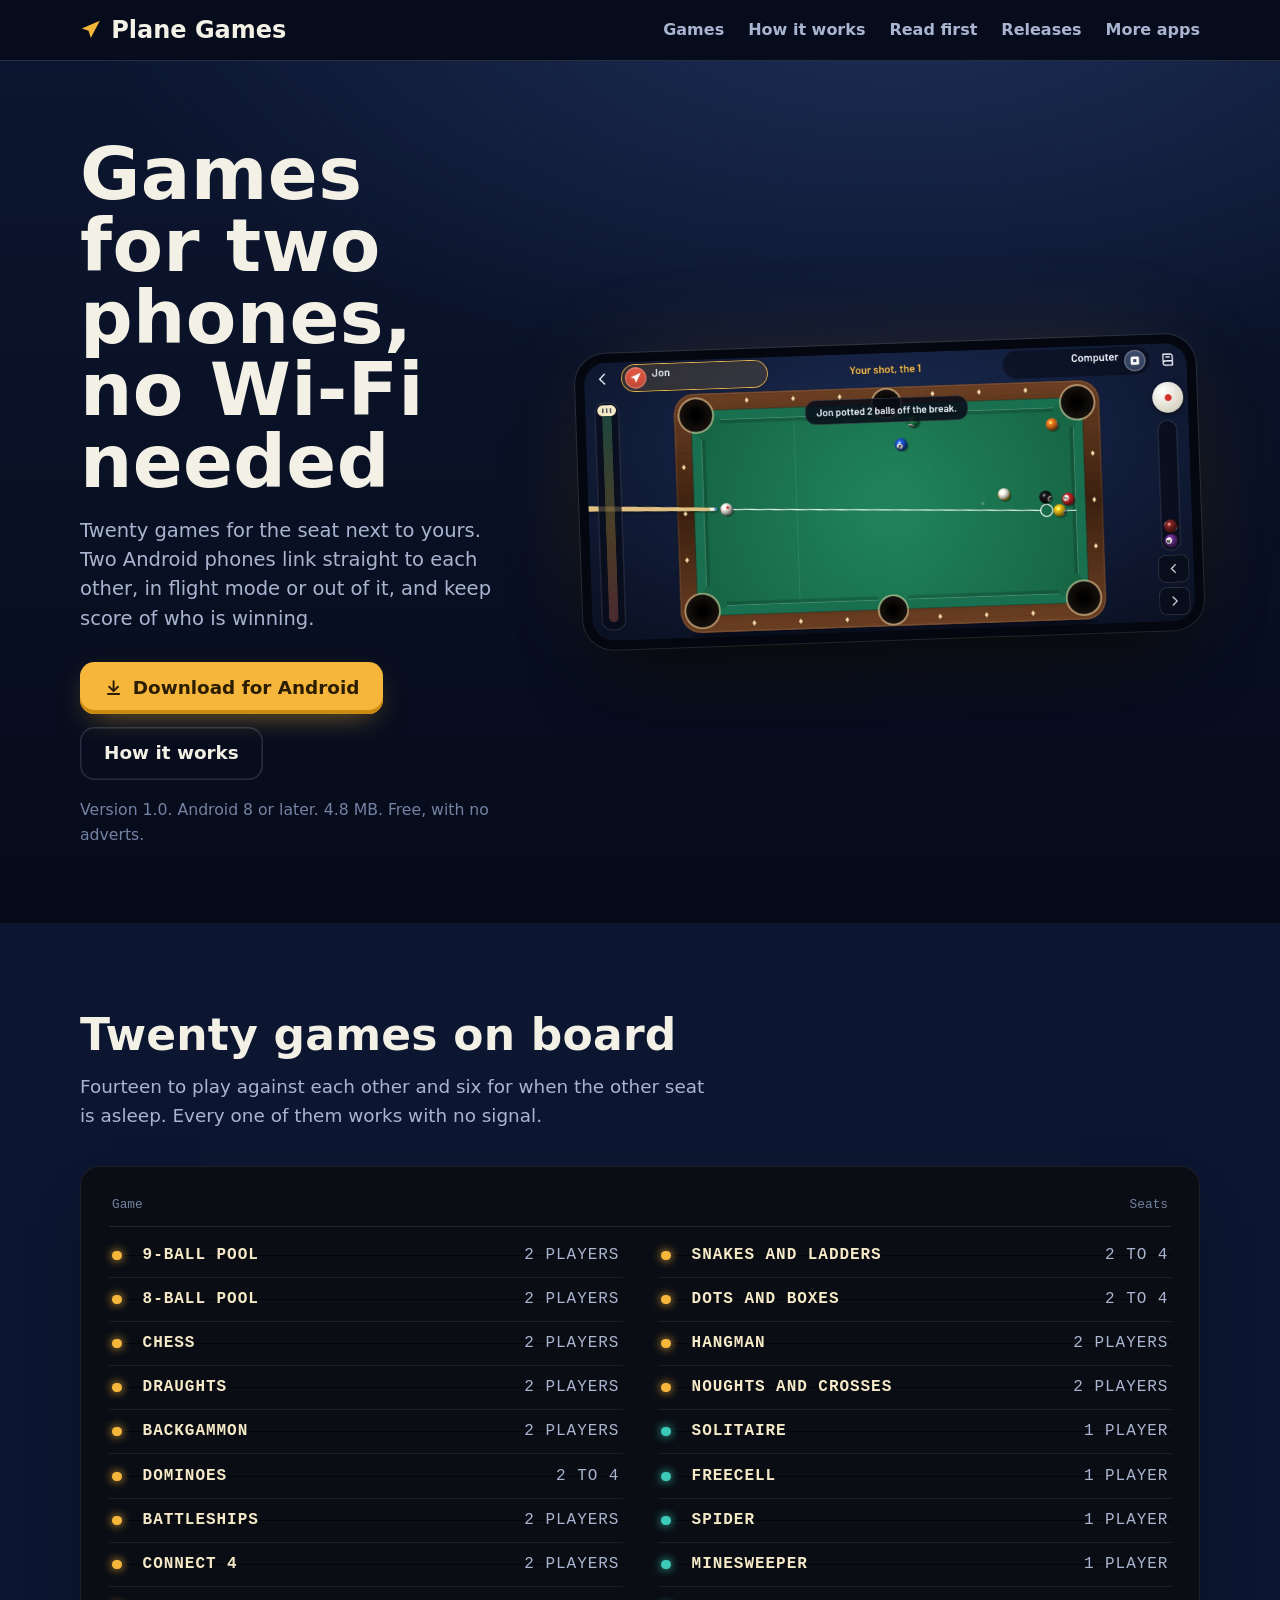
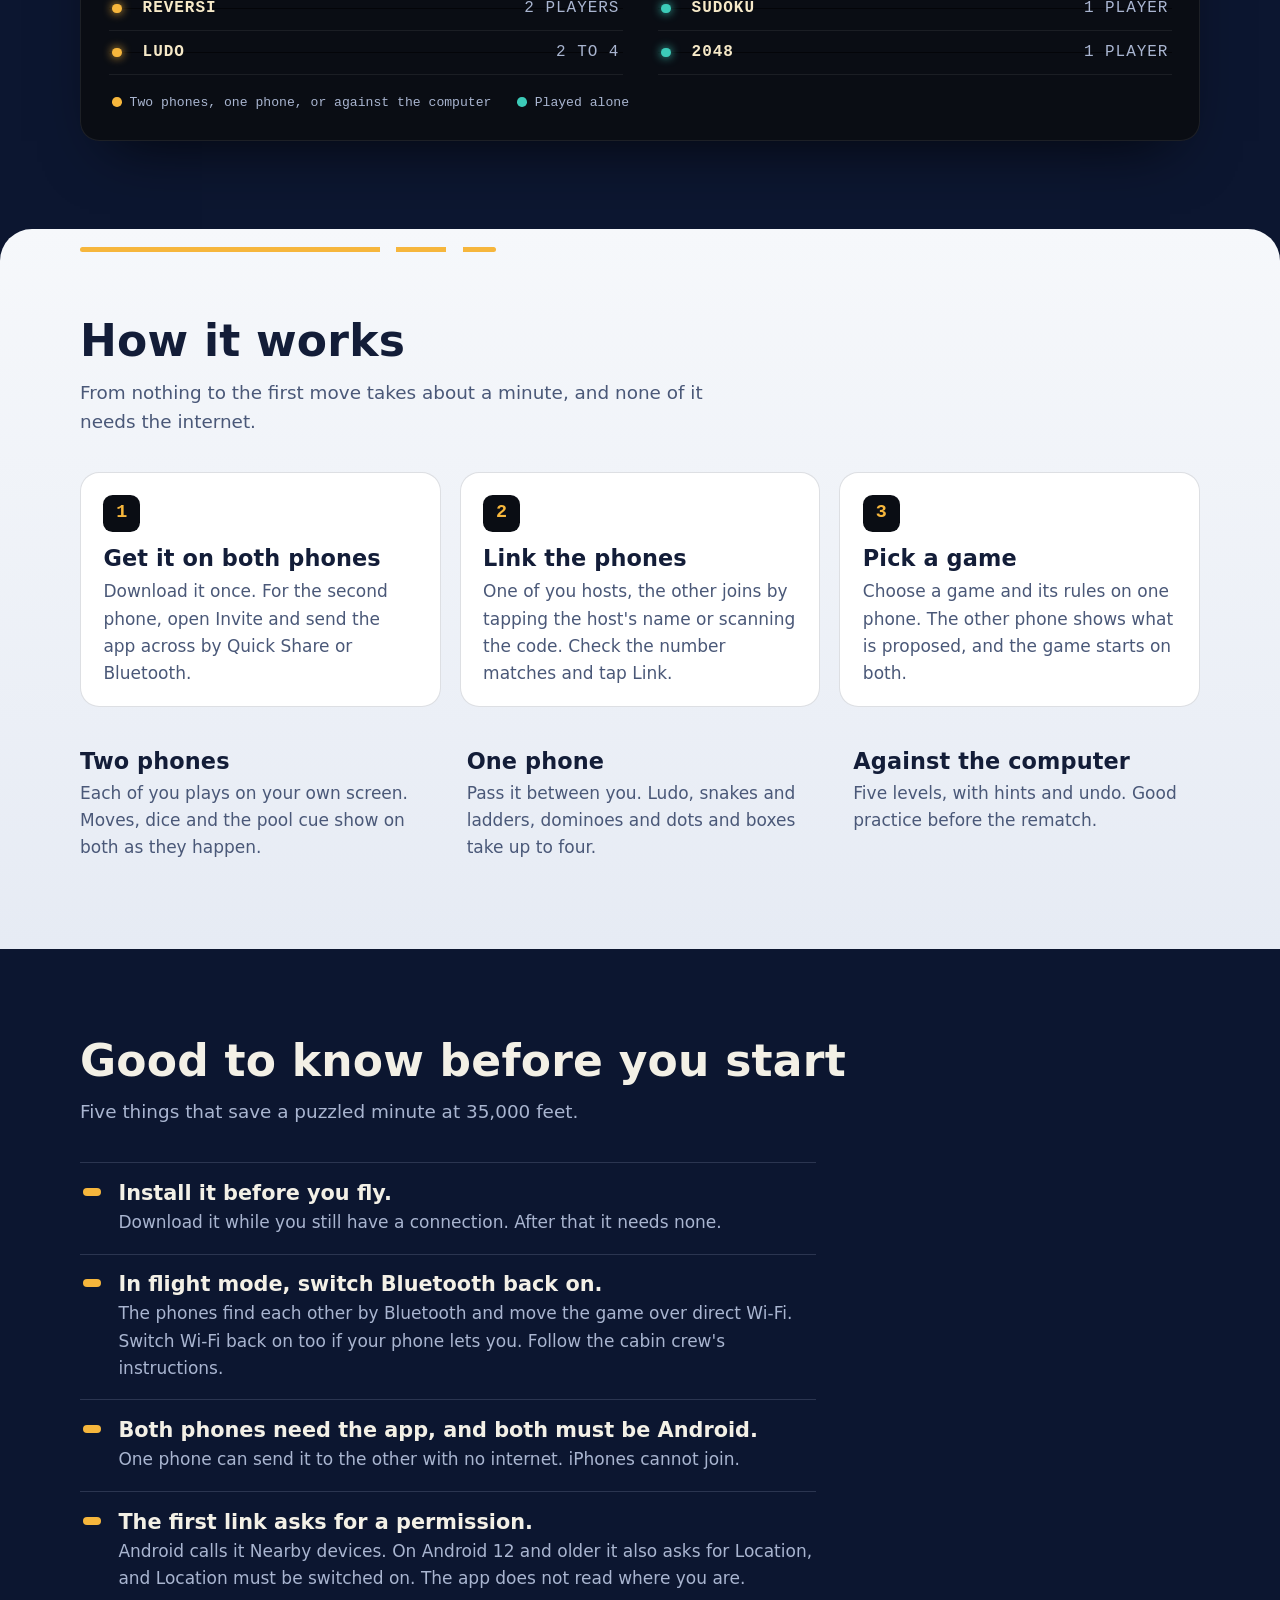
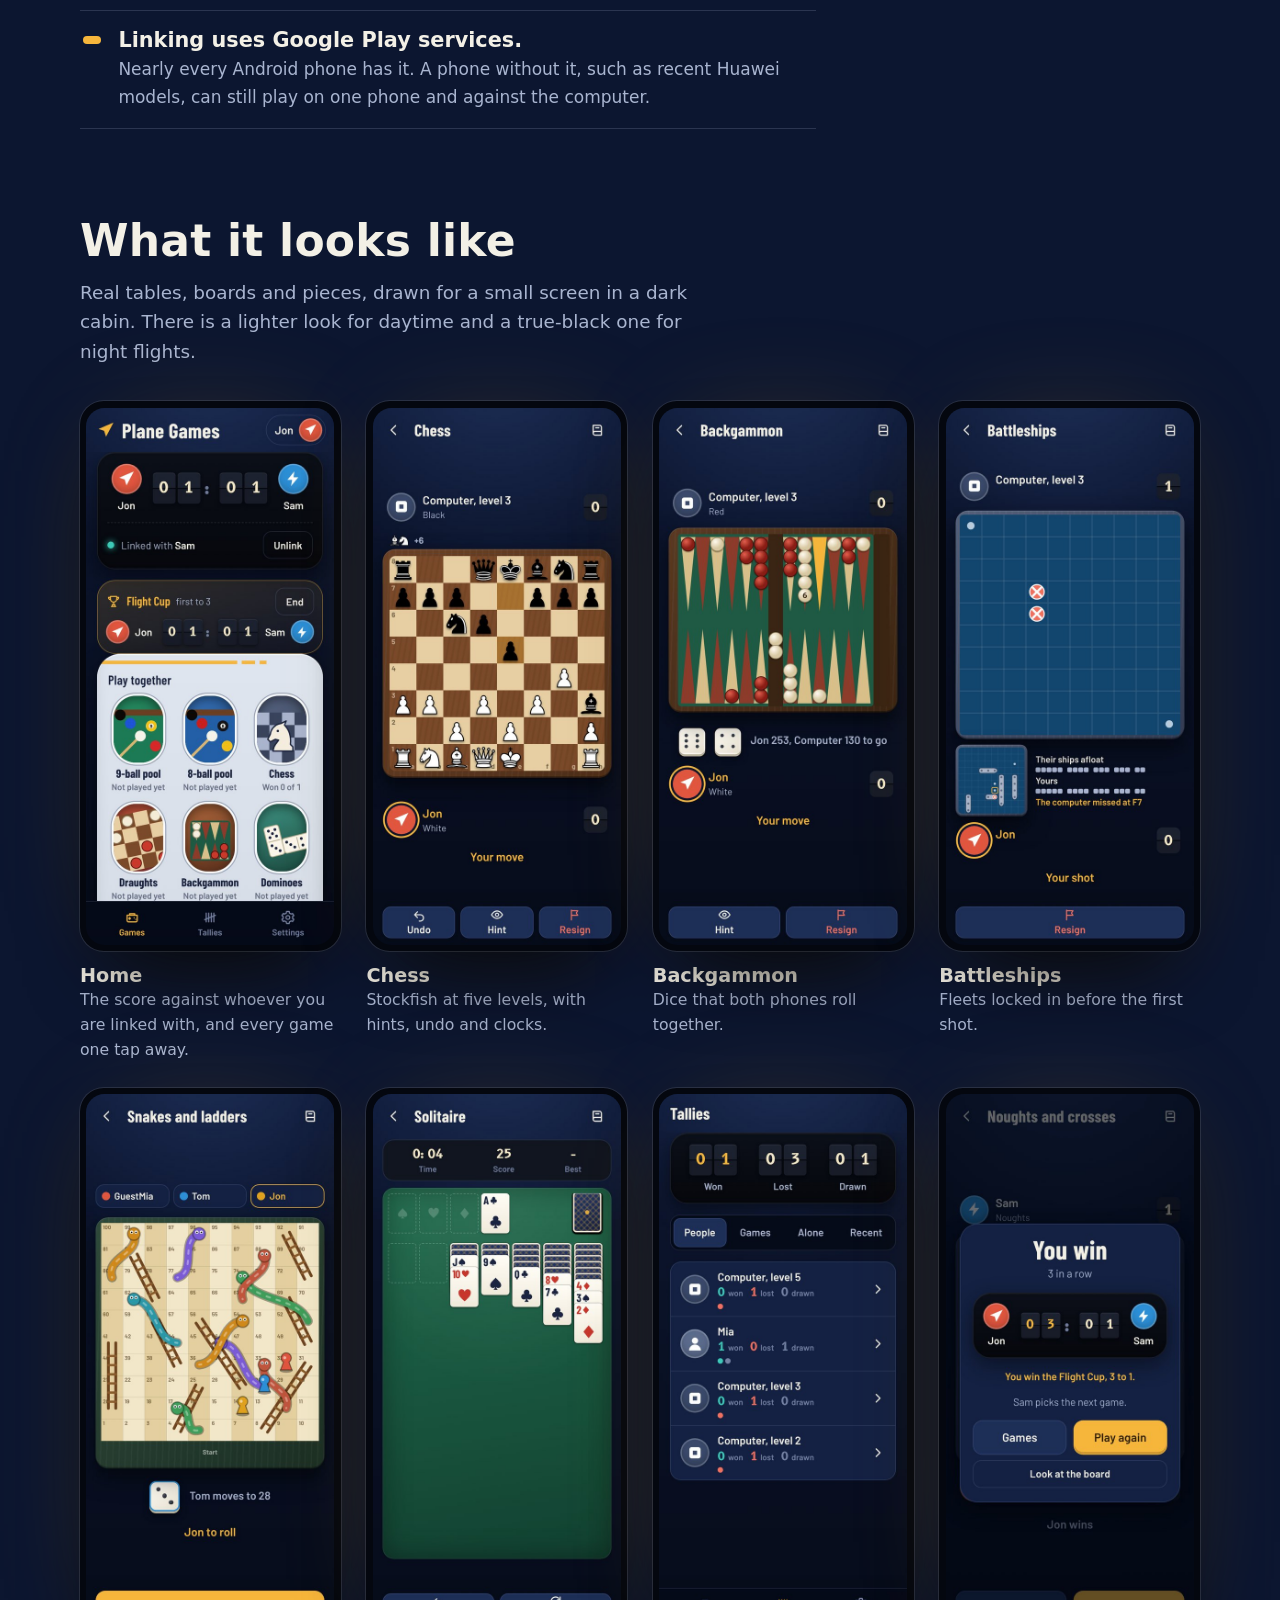
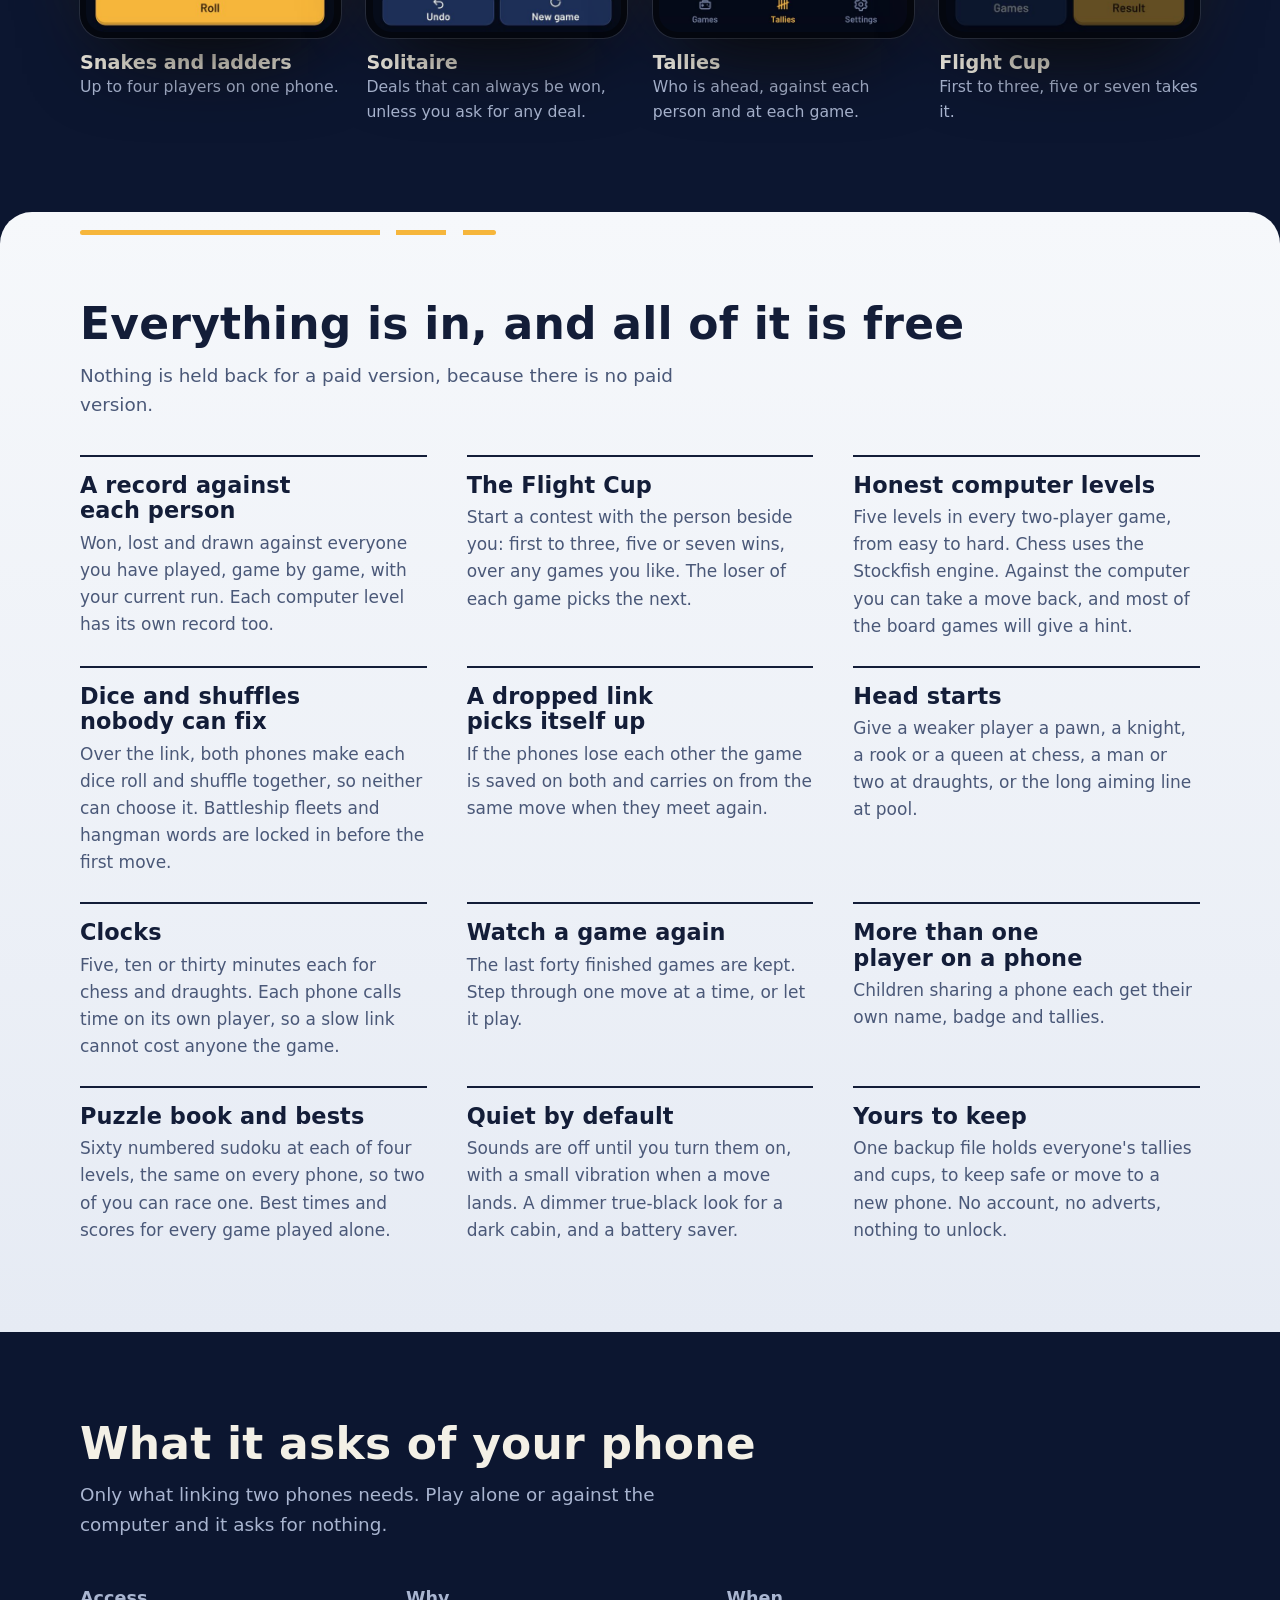
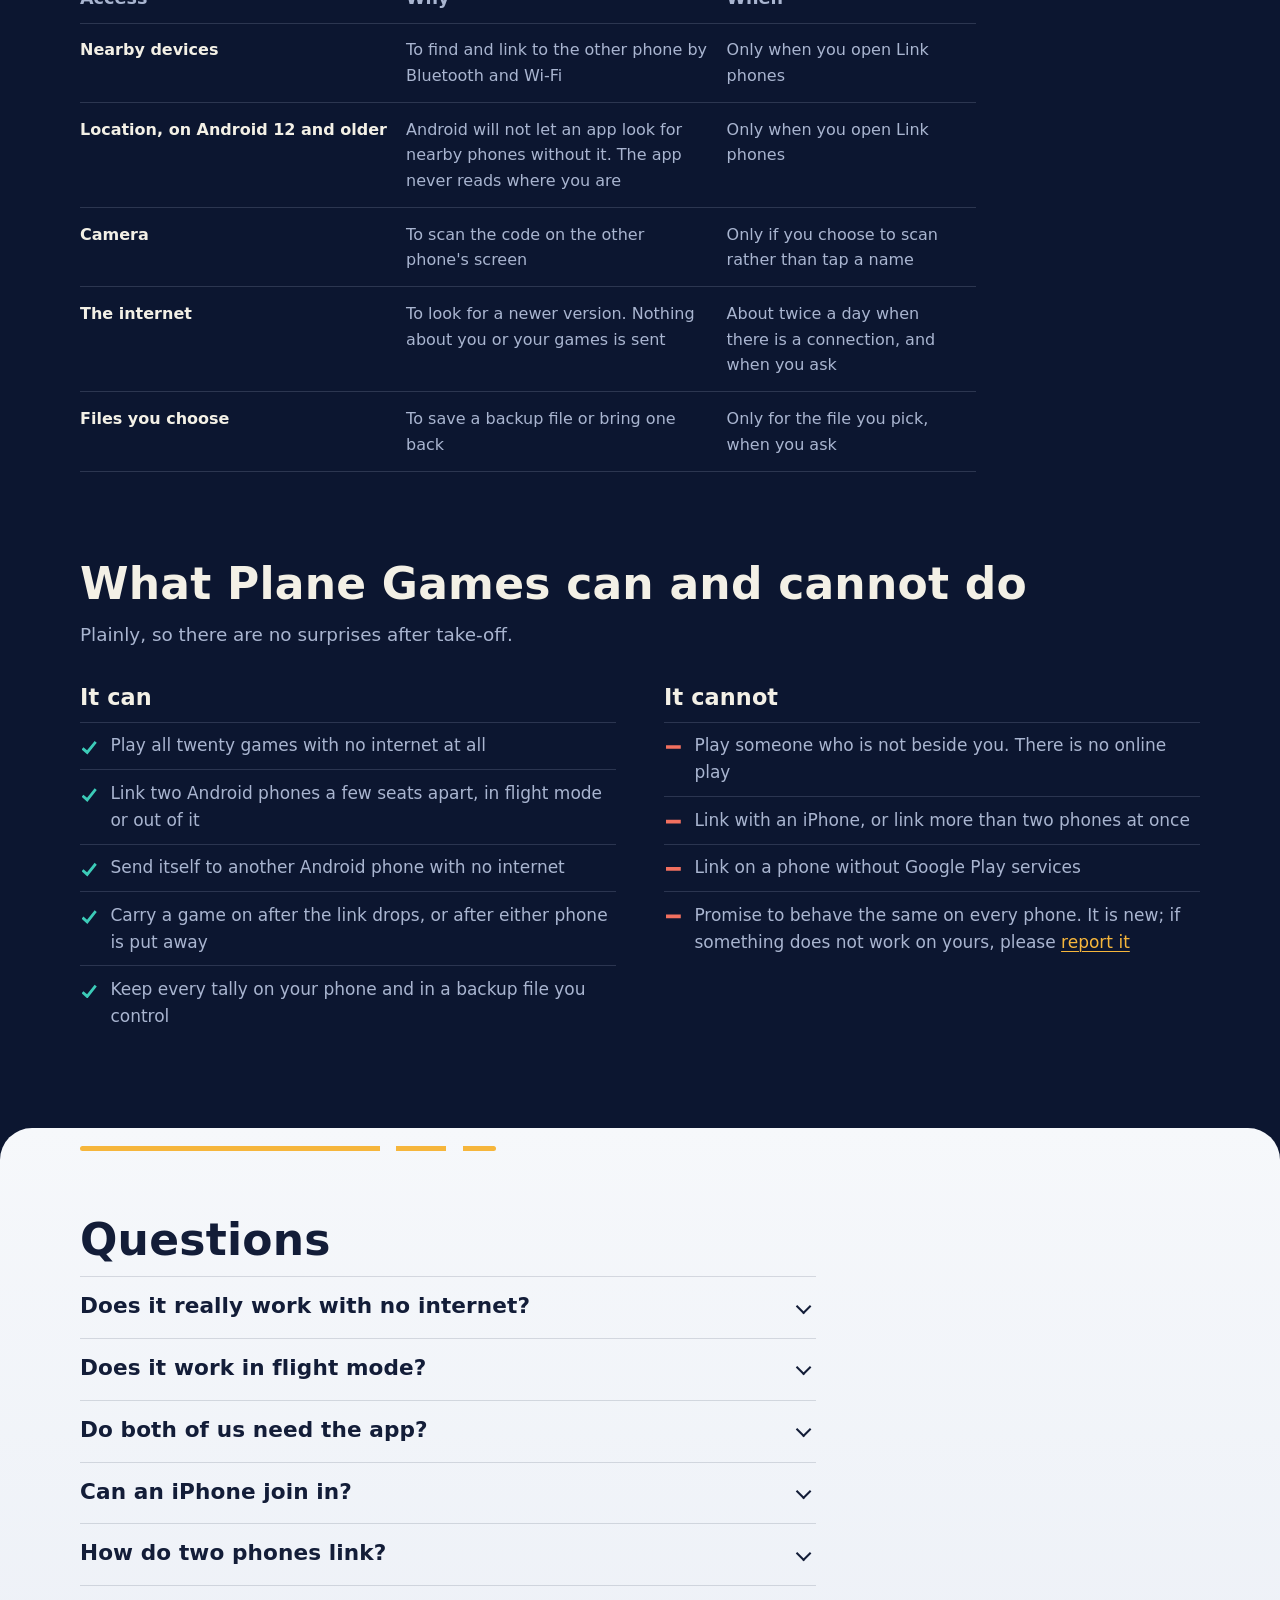
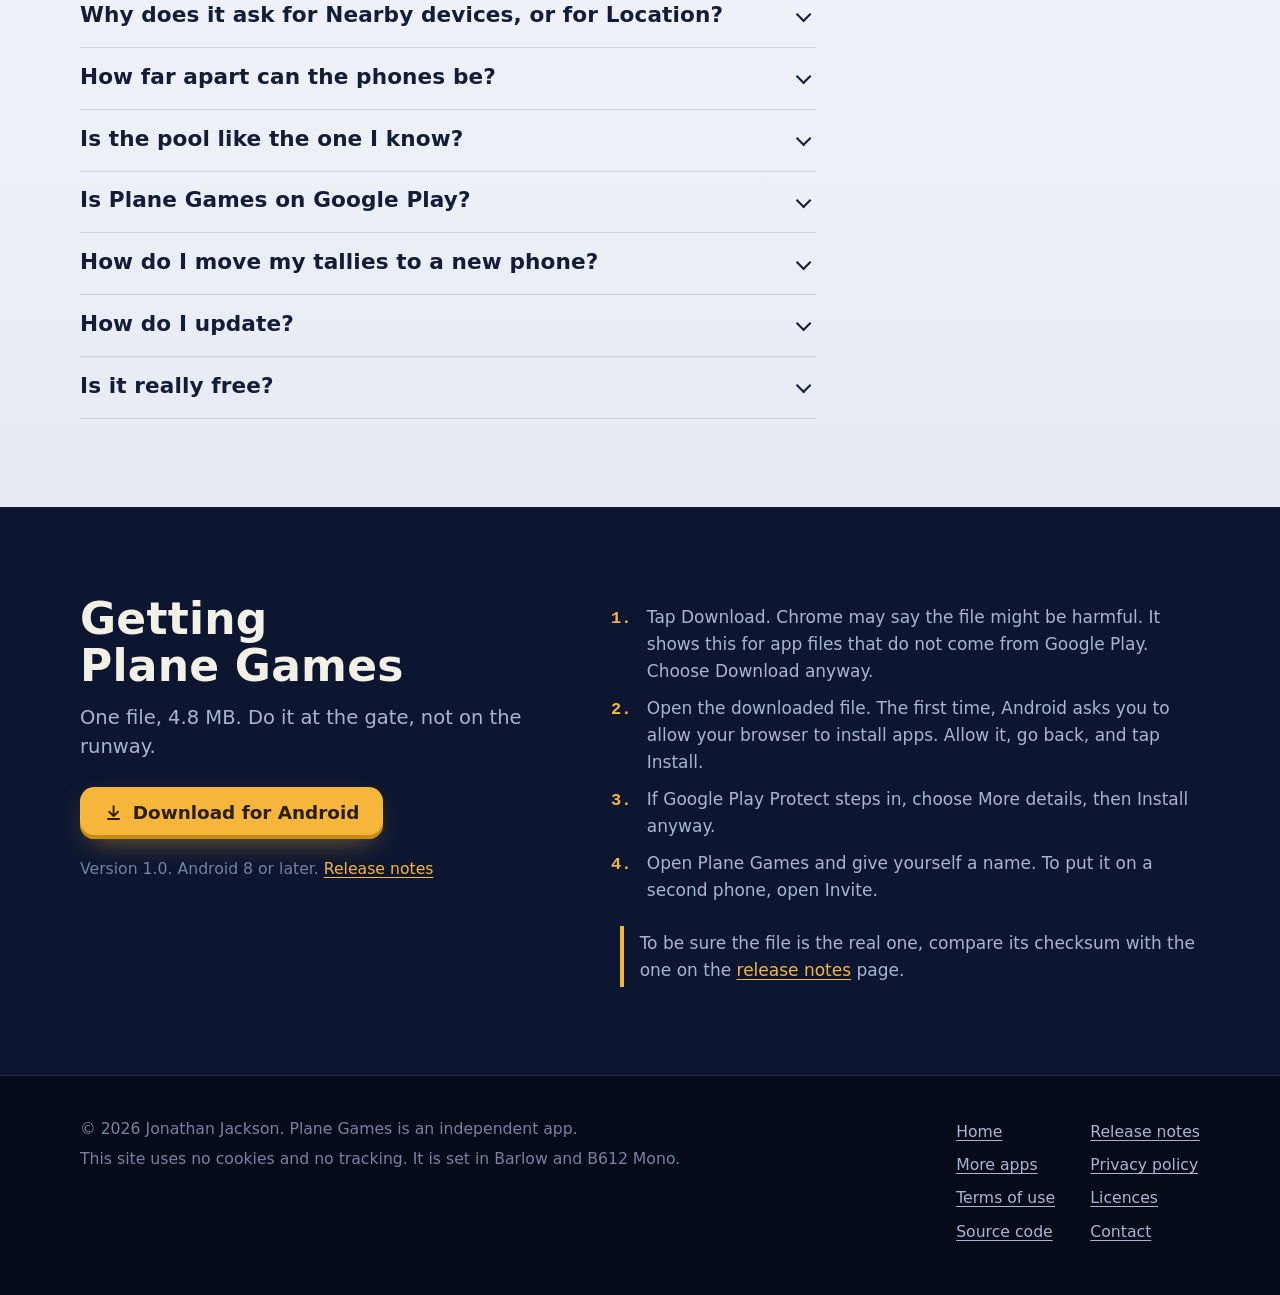
==== index.html @ 4ca59b84 "Plane Games 1.0: first public release" ====
<!DOCTYPE html>
<html lang="en-GB">
<head>
<meta charset="utf-8">
<meta name="viewport" content="width=device-width, initial-scale=1">
<title>Plane Games: offline games for two Android phones</title>
<meta name="description" content="Plane Games is a free Android app with twenty games for two phones or one, made to work with no internet. Pool, chess, draughts, backgammon, battleships and more. No adverts.">
<meta name="author" content="Jonathan Jackson">
<link rel="canonical" href="https://customgpter.github.io/plane-games/">
<meta name="theme-color" content="#0c1630">
<meta property="og:type" content="website">
<meta property="og:site_name" content="Plane Games">
<meta property="og:title" content="Plane Games: offline games for two Android phones">
<meta property="og:description" content="Plane Games is a free Android app with twenty games for two phones or one, made to work with no internet. Pool, chess, draughts, backgammon, battleships and more. No adverts.">
<meta property="og:url" content="https://customgpter.github.io/plane-games/">
<meta property="og:image" content="https://customgpter.github.io/plane-games/assets/og.png">
<meta property="og:image:width" content="1200">
<meta property="og:image:height" content="630">
<meta property="og:image:alt" content="The Plane Games paper-plane icon beside the words: games for two phones, no Wi-Fi needed">
<meta property="og:locale" content="en_GB">
<meta name="twitter:card" content="summary_large_image">
<link rel="icon" href="assets/favicon.svg" type="image/svg+xml">
<link rel="apple-touch-icon" href="assets/apple-touch-icon.png">
<link rel="preload" href="assets/fonts/barlow-condensed-latin-700-normal.woff2" as="font" type="font/woff2" crossorigin>
<link rel="preload" href="assets/fonts/barlow-latin-400-normal.woff2" as="font" type="font/woff2" crossorigin>
<link rel="stylesheet" href="assets/site.css?v=1">
<script type="application/ld+json">{"@context":"https://schema.org","@type":"SoftwareApplication","name":"Plane Games","url":"https://customgpter.github.io/plane-games/","description":"Plane Games is a free Android app with twenty games for two phones or one, made to work with no internet. Pool, chess, draughts, backgammon, battleships and more. No adverts.","applicationCategory":"GameApplication","operatingSystem":"Android 8 or later","softwareVersion":"1.0","downloadUrl":"https://github.com/CustomGPTer/plane-games/releases/latest/download/PlaneGames.apk","releaseNotes":"https://customgpter.github.io/plane-games/releases.html","offers":{"@type":"Offer","price":"0","priceCurrency":"GBP"},"inLanguage":"en-GB","image":"https://customgpter.github.io/plane-games/assets/og.png","author":{"@type":"Person","name":"Jonathan Jackson"}}</script>
</head>
<body>
<a class="skip" href="#main">Skip to content</a>
<header class="masthead">
<div class="wrap">
<a class="brand" href="./"><svg viewBox="0 0 24 24" aria-hidden="true"><path d="M22 2 2 10.5l7.5 2.5L12 21z"/></svg>Plane Games</a>
<nav aria-label="Main"><ul><li><a href="./#games">Games</a></li><li><a href="./#how">How it works</a></li><li><a href="./#first">Read first</a></li><li><a href="releases.html">Releases</a></li><li><a href="more-apps.html">More apps</a></li></ul></nav>
</div>
</header>
<main id="main">
<div class="hero">
<div class="wrap">
<div>
<h1>Games for two phones, no Wi&#8209;Fi needed</h1>
<p class="lede">Twenty games for the seat next to yours. Two Android phones link straight to each other, in flight mode or out of it, and keep score of who is winning.</p>
<p class="go"><a class="button" href="https://github.com/CustomGPTer/plane-games/releases/latest/download/PlaneGames.apk"><svg viewBox="0 0 24 24" aria-hidden="true"><path d="M12 4v12M6.5 11 12 16.5 17.5 11M5 20h14"/></svg>Download for Android</a><a class="button quiet" href="#how">How it works</a></p>
<p class="facts">Version 1.0. Android 8 or later. 4.8 MB. Free, with no adverts.</p>
</div>
<figure class="handset wide"><img src="assets/shots/pool.jpg" width="1560" height="720" alt="A game of 9-ball pool in Plane Games: the cue lined up on the 1 ball, with the power bar on the left and the spin control on the right"></figure>
</div>
</div>

<section id="games" aria-labelledby="games-h">
<div class="wrap">
<h2 id="games-h">Twenty games on board</h2>
<p class="intro">Fourteen to play against each other and six for when the other seat is asleep. Every one of them works with no signal.</p>
<div class="board">
<div class="board-head" aria-hidden="true"><span>Game</span><span>Seats</span></div>
<ul><li style="--i:0"><span>9-ball pool</span><span class="seats">2 players</span></li><li style="--i:1"><span>8-ball pool</span><span class="seats">2 players</span></li><li style="--i:2"><span>Chess</span><span class="seats">2 players</span></li><li style="--i:3"><span>Draughts</span><span class="seats">2 players</span></li><li style="--i:4"><span>Backgammon</span><span class="seats">2 players</span></li><li style="--i:5"><span>Dominoes</span><span class="seats">2 to 4</span></li><li style="--i:6"><span>Battleships</span><span class="seats">2 players</span></li><li style="--i:7"><span>Connect 4</span><span class="seats">2 players</span></li><li style="--i:8"><span>Reversi</span><span class="seats">2 players</span></li><li style="--i:9"><span>Ludo</span><span class="seats">2 to 4</span></li><li style="--i:10"><span>Snakes and ladders</span><span class="seats">2 to 4</span></li><li style="--i:11"><span>Dots and boxes</span><span class="seats">2 to 4</span></li><li style="--i:12"><span>Hangman</span><span class="seats">2 players</span></li><li style="--i:13"><span>Noughts and crosses</span><span class="seats">2 players</span></li><li style="--i:14" class="alone"><span>Solitaire</span><span class="seats">1 player</span></li><li style="--i:15" class="alone"><span>FreeCell</span><span class="seats">1 player</span></li><li style="--i:16" class="alone"><span>Spider</span><span class="seats">1 player</span></li><li style="--i:17" class="alone"><span>Minesweeper</span><span class="seats">1 player</span></li><li style="--i:18" class="alone"><span>Sudoku</span><span class="seats">1 player</span></li><li style="--i:19" class="alone"><span>2048</span><span class="seats">1 player</span></li></ul>
<p class="board-key"><span><i></i>Two phones, one phone, or against the computer</span><span><i class="t"></i>Played alone</span></p>
</div>
</div>
</section>

<section id="how" class="cloud" aria-labelledby="how-h">
<div class="wrap">
<h2 id="how-h">How it works</h2>
<p class="intro">From nothing to the first move takes about a minute, and none of it needs the internet.</p>
<ol class="steps">
<li><h3>Get it on both phones</h3><p>Download it once. For the second phone, open Invite and send the app across by Quick Share or Bluetooth.</p></li>
<li><h3>Link the phones</h3><p>One of you hosts, the other joins by tapping the host's name or scanning the code. Check the number matches and tap Link.</p></li>
<li><h3>Pick a game</h3><p>Choose a game and its rules on one phone. The other phone shows what is proposed, and the game starts on both.</p></li>
</ol>
<div class="ways">
<div><h3>Two phones</h3><p>Each of you plays on your own screen. Moves, dice and the pool cue show on both as they happen.</p></div>
<div><h3>One phone</h3><p>Pass it between you. Ludo, snakes and ladders, dominoes and dots and boxes take up to four.</p></div>
<div><h3>Against the computer</h3><p>Five levels, with hints and undo. Good practice before the rematch.</p></div>
</div>
</div>
</section>

<section id="first" aria-labelledby="first-h">
<div class="wrap">
<h2 id="first-h">Good to know before you start</h2>
<p class="intro">Five things that save a puzzled minute at 35,000 feet.</p>
<ul class="notes">
<li><strong>Install it before you fly.</strong><span>Download it while you still have a connection. After that it needs none.</span></li>
<li><strong>In flight mode, switch Bluetooth back on.</strong><span>The phones find each other by Bluetooth and move the game over direct Wi-Fi. Switch Wi-Fi back on too if your phone lets you. Follow the cabin crew's instructions.</span></li>
<li><strong>Both phones need the app, and both must be Android.</strong><span>One phone can send it to the other with no internet. iPhones cannot join.</span></li>
<li><strong>The first link asks for a permission.</strong><span>Android calls it Nearby devices. On Android 12 and older it also asks for Location, and Location must be switched on. The app does not read where you are.</span></li>
<li><strong>Linking uses Google Play services.</strong><span>Nearly every Android phone has it. A phone without it, such as recent Huawei models, can still play on one phone and against the computer.</span></li>
</ul>
</div>
</section>

<section id="look" aria-labelledby="look-h" style="padding-top:0">
<div class="wrap">
<h2 id="look-h">What it looks like</h2>
<p class="intro">Real tables, boards and pieces, drawn for a small screen in a dark cabin. There is a lighter look for daytime and a true-black one for night flights.</p>
<div class="screens">
<figure><div class="handset"><img loading="lazy" src="assets/shots/home.jpg" width="540" height="1170" alt="The home screen: a scoreboard against the linked player, a Flight Cup in progress, and the games shown as aeroplane windows"></div><figcaption><b>Home</b>The score against whoever you are linked with, and every game one tap away.</figcaption></figure>
<figure><div class="handset"><img loading="lazy" src="assets/shots/chess.jpg" width="540" height="1170" alt="A chess game against the computer on a walnut board"></div><figcaption><b>Chess</b>Stockfish at five levels, with hints, undo and clocks.</figcaption></figure>
<figure><div class="handset"><img loading="lazy" src="assets/shots/backgammon.jpg" width="540" height="1170" alt="A backgammon board with dice rolled and the pip count for each side"></div><figcaption><b>Backgammon</b>Dice that both phones roll together.</figcaption></figure>
<figure><div class="handset"><img loading="lazy" src="assets/shots/battleships.jpg" width="540" height="1170" alt="Battleships: the grid being fired at, with two hits, and the player's own fleet below"></div><figcaption><b>Battleships</b>Fleets locked in before the first shot.</figcaption></figure>
<figure><div class="handset"><img loading="lazy" src="assets/shots/snakes.jpg" width="540" height="1170" alt="Snakes and ladders with three players' counters on the board"></div><figcaption><b>Snakes and ladders</b>Up to four players on one phone.</figcaption></figure>
<figure><div class="handset"><img loading="lazy" src="assets/shots/solitaire.jpg" width="540" height="1170" alt="A game of solitaire on green felt, with the time and score above"></div><figcaption><b>Solitaire</b>Deals that can always be won, unless you ask for any deal.</figcaption></figure>
<figure><div class="handset"><img loading="lazy" src="assets/shots/tallies.jpg" width="540" height="1170" alt="The tallies screen, listing won, lost and drawn against each opponent"></div><figcaption><b>Tallies</b>Who is ahead, against each person and at each game.</figcaption></figure>
<figure><div class="handset"><img loading="lazy" src="assets/shots/cup.jpg" width="540" height="1170" alt="The result card at the end of a game, announcing the winner of a Flight Cup by three games to one"></div><figcaption><b>Flight Cup</b>First to three, five or seven takes it.</figcaption></figure>
</div>
</div>
</section>

<section id="features" class="cloud" aria-labelledby="features-h">
<div class="wrap">
<h2 id="features-h">Everything is in, and all of it is free</h2>
<p class="intro">Nothing is held back for a paid version, because there is no paid version.</p>
<ul class="features"><li><h3>A record against each person</h3><p>Won, lost and drawn against everyone you have played, game by game, with your current run. Each computer level has its own record too.</p></li><li><h3>The Flight Cup</h3><p>Start a contest with the person beside you: first to three, five or seven wins, over any games you like. The loser of each game picks the next.</p></li><li><h3>Honest computer levels</h3><p>Five levels in every two-player game, from easy to hard. Chess uses the Stockfish engine. Against the computer you can take a move back, and most of the board games will give a hint.</p></li><li><h3>Dice and shuffles nobody can fix</h3><p>Over the link, both phones make each dice roll and shuffle together, so neither can choose it. Battleship fleets and hangman words are locked in before the first move.</p></li><li><h3>A dropped link picks itself up</h3><p>If the phones lose each other the game is saved on both and carries on from the same move when they meet again.</p></li><li><h3>Head starts</h3><p>Give a weaker player a pawn, a knight, a rook or a queen at chess, a man or two at draughts, or the long aiming line at pool.</p></li><li><h3>Clocks</h3><p>Five, ten or thirty minutes each for chess and draughts. Each phone calls time on its own player, so a slow link cannot cost anyone the game.</p></li><li><h3>Watch a game again</h3><p>The last forty finished games are kept. Step through one move at a time, or let it play.</p></li><li><h3>More than one player on a phone</h3><p>Children sharing a phone each get their own name, badge and tallies.</p></li><li><h3>Puzzle book and bests</h3><p>Sixty numbered sudoku at each of four levels, the same on every phone, so two of you can race one. Best times and scores for every game played alone.</p></li><li><h3>Quiet by default</h3><p>Sounds are off until you turn them on, with a small vibration when a move lands. A dimmer true-black look for a dark cabin, and a battery saver.</p></li><li><h3>Yours to keep</h3><p>One backup file holds everyone's tallies and cups, to keep safe or move to a new phone. No account, no adverts, nothing to unlock.</p></li></ul>
</div>
</section>

<section id="permissions" aria-labelledby="permissions-h">
<div class="wrap">
<h2 id="permissions-h">What it asks of your phone</h2>
<p class="intro">Only what linking two phones needs. Play alone or against the computer and it asks for nothing.</p>
<div class="tablewrap"><table>
<thead><tr><th scope="col">Access</th><th scope="col">Why</th><th scope="col">When</th></tr></thead>
<tbody>
<tr><th scope="row">Nearby devices</th><td>To find and link to the other phone by Bluetooth and Wi-Fi</td><td>Only when you open Link phones</td></tr>
<tr><th scope="row">Location, on Android 12 and older</th><td>Android will not let an app look for nearby phones without it. The app never reads where you are</td><td>Only when you open Link phones</td></tr>
<tr><th scope="row">Camera</th><td>To scan the code on the other phone's screen</td><td>Only if you choose to scan rather than tap a name</td></tr>
<tr><th scope="row">The internet</th><td>To look for a newer version. Nothing about you or your games is sent</td><td>About twice a day when there is a connection, and when you ask</td></tr>
<tr><th scope="row">Files you choose</th><td>To save a backup file or bring one back</td><td>Only for the file you pick, when you ask</td></tr>
</tbody></table></div>
</div>
</section>

<section id="limits" aria-labelledby="limits-h" style="padding-top:0">
<div class="wrap">
<h2 id="limits-h">What Plane Games can and cannot do</h2>
<p class="intro">Plainly, so there are no surprises after take-off.</p>
<div class="pair">
<div><h3>It can</h3><ul>
<li>Play all twenty games with no internet at all</li>
<li>Link two Android phones a few seats apart, in flight mode or out of it</li>
<li>Send itself to another Android phone with no internet</li>
<li>Carry a game on after the link drops, or after either phone is put away</li>
<li>Keep every tally on your phone and in a backup file you control</li>
</ul></div>
<div class="no"><h3>It cannot</h3><ul>
<li>Play someone who is not beside you. There is no online play</li>
<li>Link with an iPhone, or link more than two phones at once</li>
<li>Link on a phone without Google Play services</li>
<li>Promise to behave the same on every phone. It is new; if something does not work on yours, please <a href="https://github.com/CustomGPTer/plane-games/issues">report it</a></li>
</ul></div>
</div>
</div>
</section>

<section id="questions" class="cloud" aria-labelledby="questions-h">
<div class="wrap">
<h2 id="questions-h">Questions</h2>
<div class="faq"><details><summary><h3>Does it really work with no internet?</h3></summary><div><p>Yes. Every game is inside the app. Two phones link straight to each other by Bluetooth and Wi-Fi, without a router, a hotspot or mobile data. The only time the app uses the internet is to look for a newer version, and it carries on quietly if there is none.</p></div></details><details><summary><h3>Does it work in flight mode?</h3></summary><div><p>Yes. Switch flight mode on, then switch Bluetooth back on, and Wi-Fi as well if your phone lets you. The link screen shows what is switched off and has a button for each. Games against the computer, games on one phone and the one-player games need nothing switched on at all.</p><p>Always follow the cabin crew's instructions about phones.</p></div></details><details><summary><h3>Do both of us need the app?</h3></summary><div><p>To play on two phones, yes. If the other person does not have it, open Invite in the app and choose Send the app: it goes from your phone to theirs by Quick Share or Bluetooth, with no internet. You can also play on one phone, passing it between you.</p></div></details><details><summary><h3>Can an iPhone join in?</h3></summary><div><p>No. Plane Games is for Android only, and two phones can link only if both run it. An iPhone owner can still play on your phone in pass-and-play.</p></div></details><details><summary><h3>How do two phones link?</h3></summary><div><p>Both open Link phones. One taps Host and the other taps Join, then taps the host's name or scans the code on the host's screen. Both phones show the same short number; check it matches and tap Link. Phones that have linked before can skip the number check.</p></div></details><details><summary><h3>Why does it ask for Nearby devices, or for Location?</h3></summary><div><p>Android will not let any app find a phone nearby without it. On Android 13 and later the permission is called Nearby devices. On Android 12 and older, Android also asks for Location and needs Location switched on while the phones find each other. Plane Games never reads where you are.</p></div></details><details><summary><h3>How far apart can the phones be?</h3></summary><div><p>Keep them within a few seats of each other. Walls, seat backs and people in between shorten the range.</p></div></details><details><summary><h3>Is the pool like the one I know?</h3></summary><div><p>It is 9-ball and 8-ball played by touch: drag to aim, set spin on the cue ball, pull the power bar back and let go. 8-ball can be played by UK pub rules, with two shots after a foul, or with ball in hand. The aiming line can be long, short or off.</p></div></details><details><summary><h3>Is Plane Games on Google Play?</h3></summary><div><p>No. It is downloaded from this site as an app file. That is why Chrome and Play Protect ask you to confirm when you install it.</p></div></details><details><summary><h3>How do I move my tallies to a new phone?</h3></summary><div><p>In Settings choose Save a backup file and send that file to the new phone. There, choose Bring back a backup and pick the file.</p></div></details><details><summary><h3>How do I update?</h3></summary><div><p>When there is internet the app looks for a newer version about twice a day and says so on the home screen. Download the new file from this site and open it; it installs over the old one and keeps your tallies. Settings also has Check for a newer version, and a button that copies the link where every version is published.</p></div></details><details><summary><h3>Is it really free?</h3></summary><div><p>Yes. There are no adverts, no purchases and no account, and the source code is published.</p></div></details></div>
</div>
</section>

<section id="get" aria-labelledby="get-h">
<div class="wrap">
<div class="get-card">
<div>
<h2 id="get-h">Getting Plane Games</h2>
<p class="lede" style="margin:.8rem 0 1.6rem">One file, 4.8 MB. Do it at the gate, not on the runway.</p>
<p class="go"><a class="button" href="https://github.com/CustomGPTer/plane-games/releases/latest/download/PlaneGames.apk"><svg viewBox="0 0 24 24" aria-hidden="true"><path d="M12 4v12M6.5 11 12 16.5 17.5 11M5 20h14"/></svg>Download for Android</a></p>
<p class="facts">Version 1.0. Android 8 or later. <a href="releases.html">Release notes</a></p>
</div>
<div>
<ol>
<li>Tap Download. Chrome may say the file might be harmful. It shows this for app files that do not come from Google Play. Choose Download anyway.</li>
<li>Open the downloaded file. The first time, Android asks you to allow your browser to install apps. Allow it, go back, and tap Install.</li>
<li>If Google Play Protect steps in, choose More details, then Install anyway.</li>
<li>Open Plane Games and give yourself a name. To put it on a second phone, open Invite.</li>
</ol>
<p class="warn">To be sure the file is the real one, compare its checksum with the one on the <a href="releases.html#checking">release notes</a> page.</p>
</div>
</div>
</div>
</section>
</main>
<footer class="colophon">
<div class="wrap">
<div>
<p>&copy; 2026 Jonathan Jackson. Plane Games is an independent app.</p>
<p>This site uses no cookies and no tracking. It is set in Barlow and B612 Mono.</p>
</div>
<nav aria-label="Footer"><ul>
<li><a href="./">Home</a></li>
<li><a href="releases.html">Release notes</a></li>
<li><a href="more-apps.html">More apps</a></li>
<li><a href="privacy.html">Privacy policy</a></li>
<li><a href="terms.html">Terms of use</a></li>
<li><a href="licences.html">Licences</a></li>
<li><a href="https://github.com/CustomGPTer/plane-games">Source code</a></li>
<li><a href="https://github.com/CustomGPTer/plane-games/issues">Contact</a></li>
</ul></nav>
</div>
</footer>
</body>
</html>
---- assets/site.css ----
/* Plane Games website. Night sky, amber, and a departures board. */
@font-face{font-family:"Barlow";font-weight:400;font-style:normal;font-display:swap;src:url(fonts/barlow-latin-400-normal.woff2) format("woff2")}
@font-face{font-family:"Barlow";font-weight:600;font-style:normal;font-display:swap;src:url(fonts/barlow-latin-600-normal.woff2) format("woff2")}
@font-face{font-family:"Barlow Condensed";font-weight:600;font-style:normal;font-display:swap;src:url(fonts/barlow-condensed-latin-600-normal.woff2) format("woff2")}
@font-face{font-family:"Barlow Condensed";font-weight:700;font-style:normal;font-display:swap;src:url(fonts/barlow-condensed-latin-700-normal.woff2) format("woff2")}
@font-face{font-family:"B612 Mono";font-weight:400;font-style:normal;font-display:swap;src:url(fonts/b612-mono-latin-400-normal.woff2) format("woff2")}
@font-face{font-family:"B612 Mono";font-weight:700;font-style:normal;font-display:swap;src:url(fonts/b612-mono-latin-700-normal.woff2) format("woff2")}

:root{
  --night:#060b19;--sky:#0c1630;--dusk:#142142;--haze:#1d2e57;
  --line:rgba(169,181,208,.2);
  --ink:#f3f0e6;--soft:#a9b5d0;--faint:#7482a3;
  --amber:#f6b63c;--amber-deep:#c98a12;--amber-ink:#2b1d00;
  --teal:#3ccbb8;--coral:#f2705f;
  --flap:#0a0d14;--flap-ink:#f6e9c8;
  --cloud:#e6ebf4;--cloud-2:#f6f8fb;--cloud-ink:#131d38;--cloud-soft:#4a5878;--cloud-line:rgba(19,29,56,.14);
  --body:"Barlow",system-ui,-apple-system,"Segoe UI",sans-serif;
  --head:"Barlow Condensed","Barlow",system-ui,sans-serif;
  --mono:"B612 Mono",ui-monospace,"SFMono-Regular",Menlo,monospace;
  --wrap:70rem;--measure:40rem;
}
*,*::before,*::after{box-sizing:border-box}
html{-webkit-text-size-adjust:100%;scroll-behavior:smooth;scroll-padding-top:5rem}
body{margin:0;font:400 1.0625rem/1.6 var(--body);color:var(--ink);background:var(--sky);-webkit-font-smoothing:antialiased}
img,svg{max-width:100%;height:auto;display:block}
a{color:var(--amber);text-underline-offset:.18em;text-decoration-thickness:.07em}
a:hover{color:#ffd17a}
:focus-visible{outline:3px solid var(--amber);outline-offset:3px;border-radius:4px}
h1,h2,h3{font-family:var(--head);font-weight:600;line-height:1.08;margin:0;letter-spacing:.005em;text-wrap:balance}
h1{font-size:clamp(2.7rem,6.4vw,4.6rem);font-weight:700;line-height:.98}
h2{font-size:clamp(2rem,3.6vw,2.75rem)}
h3{font-size:1.4rem;line-height:1.15}
p{margin:0 0 1em}
ul,ol{margin:0 0 1em;padding-left:1.2em}
li{margin:.3em 0}
strong{font-weight:600}
.wrap{width:min(100% - 2.5rem,var(--wrap));margin-inline:auto}
.measure{max-width:var(--measure)}
.skip{position:absolute;left:-999px;top:0;background:var(--amber);color:var(--amber-ink);padding:.6rem 1rem;font-weight:600;z-index:20}
.skip:focus{left:.5rem;top:.5rem}
.lede{font-size:1.22rem;line-height:1.5;color:var(--soft);max-width:34rem}

/* ---------- masthead */
.masthead{position:sticky;top:0;z-index:10;background:rgba(6,11,25,.86);backdrop-filter:blur(10px);-webkit-backdrop-filter:blur(10px);border-bottom:1px solid var(--line)}
.masthead .wrap{display:flex;align-items:center;gap:1rem;min-height:3.75rem}
.brand{display:flex;align-items:center;gap:.6rem;font:700 1.5rem/1 var(--head);color:var(--ink);text-decoration:none;margin-right:auto}
.brand:hover{color:var(--ink)}
.brand svg{width:1.35rem;height:1.35rem;fill:var(--amber)}
.masthead nav ul{display:flex;gap:.2rem 1.5rem;list-style:none;margin:0;padding:0;font-weight:600;font-size:1rem}
.masthead nav li{margin:0}
.masthead nav a{color:var(--soft);text-decoration:none;display:inline-block;padding:.5rem 0}
.masthead nav a:hover,.masthead nav a[aria-current]{color:var(--ink)}
.masthead nav a[aria-current]{box-shadow:inset 0 -2px 0 var(--amber)}
@media (max-width:47rem){
  .masthead .wrap{flex-wrap:wrap;padding-block:.5rem;min-height:0;gap:.1rem 1rem}
  .masthead nav{flex:0 0 100%;overflow-x:auto;scrollbar-width:none}
  .masthead nav::-webkit-scrollbar{display:none}
  .masthead nav ul{flex-wrap:nowrap;white-space:nowrap;gap:1.3rem}
  html{scroll-padding-top:7rem}
}

/* ---------- buttons */
.button{display:inline-flex;align-items:center;justify-content:center;gap:.6rem;font:600 1.15rem/1.2 var(--body);color:var(--amber-ink);background:var(--amber);padding:.95rem 1.5rem;border-radius:.9rem;text-decoration:none;box-shadow:inset 0 -4px 0 var(--amber-deep),0 10px 30px -12px rgba(246,182,60,.6);transition:transform .12s ease,background .12s ease}
.button:hover{color:var(--amber-ink);background:#ffc655;transform:translateY(-1px)}
.button:active{transform:translateY(2px);box-shadow:inset 0 -1px 0 var(--amber-deep)}
.button svg{width:1.2rem;height:1.2rem;fill:none;stroke:currentColor;stroke-width:2.4;stroke-linecap:round;stroke-linejoin:round}
.button.quiet{background:transparent;color:var(--ink);box-shadow:inset 0 0 0 1.5px var(--line)}
.button.quiet:hover{background:rgba(255,255,255,.06);color:var(--ink)}
.facts{font-size:.98rem;color:var(--faint);margin:1rem 0 0}

/* ---------- hero */
.hero{position:relative;overflow:hidden;background:radial-gradient(90% 70% at 70% -10%,var(--haze),transparent 70%),linear-gradient(var(--sky),var(--night))}
.hero .wrap{display:grid;gap:2.5rem;padding-block:clamp(2.5rem,6vw,5rem) clamp(3rem,6vw,5.5rem);align-items:center}
@media (min-width:62rem){.hero .wrap{grid-template-columns:minmax(0,5fr) minmax(0,7fr);gap:3.5rem}}
.hero h1{margin-bottom:1.1rem}
.hero .lede{margin-bottom:1.8rem}
.hero .go{display:flex;flex-wrap:wrap;gap:.8rem 1rem;align-items:center}
.handset{position:relative;margin:0;border-radius:1.9rem;padding:.55rem;background:#04070f;box-shadow:0 0 0 1px rgba(255,255,255,.1),0 40px 80px -30px rgba(0,0,0,.9),0 0 120px -40px rgba(246,182,60,.25)}
.handset img{border-radius:1.4rem;width:100%}
.handset.wide{transform:rotate(-2deg)}
@media (max-width:62rem){.handset.wide{transform:none}}

/* ---------- sections */
section{padding-block:clamp(3.2rem,7vw,5.5rem)}
section > .wrap > h2{margin-bottom:.8rem}
section .intro{color:var(--soft);font-size:1.15rem;max-width:var(--measure);margin-bottom:2.2rem}
.cloud{background:linear-gradient(var(--cloud-2),var(--cloud));color:var(--cloud-ink);border-radius:2rem 2rem 0 0;position:relative}
.cloud + section:not(.cloud){margin-top:0}
.cloud::before{content:"";position:absolute;left:max(1.25rem,calc(50% - var(--wrap) / 2));top:1.1rem;width:min(26rem,60%);height:5px;border-radius:3px;background:linear-gradient(90deg,var(--amber) 0 72%,transparent 72% 76%,var(--amber) 76% 88%,transparent 88% 92%,var(--amber) 92% 100%)}
.cloud .intro,.cloud .soft{color:var(--cloud-soft)}
.cloud a{color:#8a5a00}
.cloud a:hover{color:#5e3d00}
.cloud .button{color:var(--amber-ink)}
.cloud.end{border-radius:2rem}
.gap{height:2rem}

/* ---------- departures board */
.board{background:var(--flap);border-radius:1.2rem;padding:clamp(1rem,2.5vw,1.8rem);box-shadow:inset 0 0 0 1px rgba(255,255,255,.08),0 30px 60px -30px rgba(0,0,0,.8);font-family:var(--mono);color:var(--flap-ink)}
.board-head{display:flex;justify-content:space-between;gap:1rem;font-size:.8rem;color:var(--faint);padding:0 .2rem .7rem;border-bottom:1px solid rgba(255,255,255,.1);margin-bottom:.4rem}
.board ul{list-style:none;margin:0;padding:0;display:grid;column-gap:2.2rem}
@media (min-width:52rem){.board ul{grid-template-columns:1fr 1fr;grid-auto-flow:column;grid-template-rows:repeat(10,auto)}}
.board li{margin:0;display:grid;grid-template-columns:1.1rem minmax(0,1fr) auto;align-items:center;gap:.8rem;padding:.55rem .2rem;border-bottom:1px solid rgba(255,255,255,.07);background:linear-gradient(transparent calc(50% - .5px),rgba(0,0,0,.55) calc(50% - .5px) calc(50% + .5px),transparent calc(50% + .5px));text-transform:uppercase;font-size:clamp(.82rem,1.6vw,1rem);font-weight:700;letter-spacing:.06em}
.board li::before{content:"";width:.6rem;height:.6rem;border-radius:50%;background:var(--amber);box-shadow:0 0 10px var(--amber)}
.board li.alone::before{background:var(--teal);box-shadow:0 0 10px var(--teal)}
.board .seats{font-weight:400;color:var(--soft);white-space:nowrap}
.board-key{display:flex;flex-wrap:wrap;gap:.4rem 1.6rem;margin:1rem .2rem 0;font-size:.82rem;color:var(--soft)}
.board-key span{display:inline-flex;align-items:center;gap:.5rem}
.board-key i{width:.6rem;height:.6rem;border-radius:50%;background:var(--amber)}
.board-key i.t{background:var(--teal)}
@media (prefers-reduced-motion:no-preference){
  .board li{animation:flap .5s both cubic-bezier(.2,.7,.2,1);animation-delay:calc(var(--i) * 45ms)}
  @keyframes flap{from{opacity:0;transform:perspective(30rem) rotateX(-80deg);transform-origin:50% 0}to{opacity:1;transform:none}}
}

/* ---------- steps */
.steps{list-style:none;margin:0;padding:0;display:grid;gap:1.2rem;counter-reset:step}
@media (min-width:52rem){.steps{grid-template-columns:repeat(3,1fr)}}
.steps li{margin:0;background:#fff;border:1px solid var(--cloud-line);border-radius:1.2rem;padding:1.4rem 1.4rem 1.2rem;counter-increment:step}
.steps li::before{content:counter(step);display:grid;place-items:center;width:2.3rem;height:2.3rem;border-radius:.6rem;background:var(--flap);color:var(--amber);font:700 1.15rem/1 var(--mono);margin-bottom:.9rem}
.steps h3{margin-bottom:.4rem}
.steps p{margin:0;color:var(--cloud-soft)}
.ways{display:grid;gap:1rem 2.5rem;margin-top:2.6rem}
@media (min-width:52rem){.ways{grid-template-columns:repeat(3,1fr)}}
.ways h3{margin-bottom:.3rem}
.ways p{margin:0;color:var(--cloud-soft)}

/* ---------- notes list */
.notes{list-style:none;margin:0;padding:0;display:grid;gap:0;max-width:46rem}
.notes li{margin:0;padding:1.1rem 0 1.1rem 2.4rem;border-top:1px solid var(--line);position:relative}
.notes li:last-child{border-bottom:1px solid var(--line)}
.notes li::before{content:"";position:absolute;left:.2rem;top:1.55rem;width:1.1rem;height:.5rem;border-radius:.25rem;background:var(--amber)}
.notes strong{display:block;font:600 1.3rem/1.2 var(--head);margin-bottom:.2rem}
.notes span{color:var(--soft)}

/* ---------- screens */
.screens{display:grid;grid-template-columns:repeat(2,minmax(0,1fr));gap:1.2rem}
@media (min-width:52rem){.screens{grid-template-columns:repeat(4,minmax(0,1fr));gap:1.6rem}}
.screens figure{margin:0}
.screens .handset{border-radius:1.5rem;padding:.4rem}
.screens .handset img{border-radius:1.15rem}
.screens figcaption{margin-top:.8rem;font-size:.98rem;color:var(--soft)}
.screens figcaption b{display:block;color:var(--ink);font:600 1.2rem/1.2 var(--head)}
.screens .span{grid-column:1 / -1}
@media (min-width:52rem){.screens .span{grid-column:span 2}}

/* ---------- features */
.features{display:grid;gap:1.6rem 2.5rem;margin:0;padding:0;list-style:none}
@media (min-width:44rem){.features{grid-template-columns:repeat(2,1fr)}}
@media (min-width:66rem){.features{grid-template-columns:repeat(3,1fr)}}
.features li{margin:0;padding-top:1rem;border-top:2px solid var(--cloud-ink)}
.features h3{margin-bottom:.35rem}
.features p{margin:0;color:var(--cloud-soft)}

/* ---------- tables */
.tablewrap{overflow-x:auto}
table{border-collapse:collapse;width:100%;max-width:56rem;font-size:1rem}
th,td{text-align:left;vertical-align:top;padding:.85rem 1.2rem .85rem 0;border-top:1px solid var(--line)}
thead th{border-top:0;font:600 1.1rem/1.2 var(--head);color:var(--soft)}
tbody th{font-weight:600;white-space:nowrap}
tbody tr:last-child > *{border-bottom:1px solid var(--line)}
td{color:var(--soft)}
.cloud th,.cloud td{border-color:var(--cloud-line)}
.cloud td,.cloud thead th{color:var(--cloud-soft)}
@media (max-width:40rem){
  table,thead,tbody{display:block}
  thead{position:absolute;left:-999rem}
  tr{display:block;padding:.9rem 0;border-top:1px solid var(--line)}
  .cloud tr{border-color:var(--cloud-line)}
  th,td{display:block;border:0 !important;padding:0 0 .2rem;white-space:normal !important}
}

/* ---------- two columns: can and cannot */
.pair{display:grid;gap:2rem 3rem}
@media (min-width:52rem){.pair{grid-template-columns:1fr 1fr}}
.pair h3{margin-bottom:.7rem}
.pair ul{list-style:none;padding:0;margin:0}
.pair li{padding:.6rem 0 .6rem 1.9rem;border-top:1px solid var(--line);position:relative;margin:0;color:var(--soft)}
.pair li::before{content:"";position:absolute;left:.1rem;top:1.05rem;width:.95rem;height:.95rem;background:var(--teal);clip-path:polygon(12% 52%,0 66%,38% 100%,100% 22%,86% 10%,36% 72%)}
.pair .no li::before{background:var(--coral);clip-path:polygon(0 38%,100% 38%,100% 62%,0 62%)}

/* ---------- questions */
.faq{max-width:46rem}
.faq details{border-top:1px solid var(--cloud-line)}
.faq details:last-child{border-bottom:1px solid var(--cloud-line)}
.faq summary{cursor:pointer;list-style:none;padding:1.05rem 2.5rem 1.05rem 0;position:relative}
.faq summary::-webkit-details-marker{display:none}
.faq summary h3{display:inline;font-size:1.35rem}
.faq summary::after{content:"";position:absolute;right:.4rem;top:1.45rem;width:.7rem;height:.7rem;border-right:2.5px solid var(--cloud-ink);border-bottom:2.5px solid var(--cloud-ink);transform:rotate(45deg);transition:transform .15s ease}
.faq details[open] summary::after{transform:translateY(.3rem) rotate(-135deg)}
.faq details > div{padding:0 0 1.1rem;color:var(--cloud-soft);max-width:var(--measure)}
.faq details > div p:last-child{margin-bottom:0}

/* ---------- get */
.get-card{display:grid;gap:2rem 3.5rem;align-items:start}
@media (min-width:56rem){.get-card{grid-template-columns:5fr 6fr}}
.get-card ol{padding-left:1.3em;color:var(--soft);margin:0}
.get-card ol li{padding-left:.3em;margin:.55em 0}
.get-card ol li::marker{font-family:var(--mono);font-weight:700;color:var(--amber)}
.warn{border-left:4px solid var(--amber);padding:.2rem 0 .2rem 1rem;color:var(--soft);margin:1.4rem 0 0;max-width:var(--measure)}

/* ---------- document pages */
.doc{padding-block:clamp(2.5rem,6vw,4.5rem) 4rem}
.doc h1{font-size:clamp(2.4rem,5vw,3.5rem);margin-bottom:1rem}
.doc h2{font-size:1.9rem;margin:2.6rem 0 .7rem}
.doc h3{margin:1.8rem 0 .4rem}
.doc .measure > p,.doc .measure > ul,.doc .measure > ol{color:var(--soft)}
.doc .measure > .lede{color:var(--soft)}
.doc .measure{max-width:44rem}
.toc{background:var(--dusk);border:1px solid var(--line);border-radius:1rem;padding:1.1rem 1.4rem;margin:1.8rem 0}
.toc strong{display:block;font:600 1.2rem/1.2 var(--head);margin-bottom:.4rem}
.toc ul{list-style:none;padding:0;margin:0;columns:2;column-gap:2rem}
.toc li{margin:.25rem 0;break-inside:avoid}
@media (max-width:36rem){.toc ul{columns:1}}
.release{border-top:1px solid var(--line);padding-top:1.6rem;margin-top:2.4rem}
.release .when{color:var(--faint);margin:0 0 .6rem}
.pill{display:inline-block;font:700 .78rem/1 var(--mono);color:var(--amber-ink);background:var(--amber);border-radius:.4rem;padding:.3rem .5rem;margin-right:.6rem;vertical-align:.15em}
code,.sum{font-family:var(--mono);font-size:.88em;overflow-wrap:anywhere}
.sum{display:block;background:var(--flap);color:var(--flap-ink);padding:.8rem 1rem;border-radius:.6rem;margin:.6rem 0 1rem}
.dl{background:var(--dusk);border:1px solid var(--line);border-radius:1.2rem;padding:1.4rem 1.5rem;margin:1.6rem 0 0}
.dl p{color:var(--soft)}
.dl p:last-child{margin-bottom:0}

/* ---------- more apps */
.mapps{list-style:none;margin:2.4rem 0 0;padding:0;display:grid;gap:1.4rem}
@media (min-width:50rem){.mapps{grid-template-columns:repeat(2,minmax(0,1fr))}}
.mapp{margin:0;display:flex;flex-direction:column;background:var(--dusk);border:1px solid var(--line);border-radius:1.2rem;overflow:hidden}
.mapp-cover{position:relative;height:6.5rem;background:linear-gradient(135deg,var(--b),var(--b2));overflow:hidden}
.mapp-cover svg{position:absolute;right:-1.2rem;top:-1.6rem;width:11rem;height:11rem;max-width:none;opacity:.22}
.mapp-body{display:flex;flex-direction:column;flex:1;padding:0 1.5rem 1.4rem}
.mapp-icon{width:4.25rem;height:4.25rem;border-radius:1rem;margin-top:-2.1rem;position:relative;box-shadow:0 0 0 4px var(--dusk)}
.doc .mapp h2{font-size:1.7rem;margin:.9rem 0 .1rem}
.mapp-kind{color:var(--ink);margin:0 0 .8rem;font-weight:600}
.mapp-say{color:var(--soft);margin:0 0 1.2rem}
.mapp-go{display:flex;flex-wrap:wrap;align-items:center;gap:.7rem 1.4rem;margin:auto 0 0;font-weight:600}
.mapp-go .button{font-size:1rem;padding:.75rem 1.15rem}
.mapp-needs{font-size:.92rem;color:var(--faint);margin:.9rem 0 0}

/* ---------- footer */
.colophon{background:var(--night);border-top:1px solid var(--line);padding-block:2.5rem 3rem;color:var(--faint);font-size:.98rem}
.colophon .wrap{display:grid;gap:1.5rem 3rem}
@media (min-width:52rem){.colophon .wrap{grid-template-columns:1fr auto}}
.colophon p{margin:0 0 .3rem}
.colophon ul{list-style:none;margin:0;padding:0;display:grid;grid-template-columns:repeat(2,auto);gap:.1rem 2.2rem}
.colophon li{margin:0}
.colophon a{color:var(--soft);display:inline-block;padding-block:.2rem}
.colophon a:hover{color:var(--ink)}
.lost{min-height:60vh;display:grid;align-content:center}
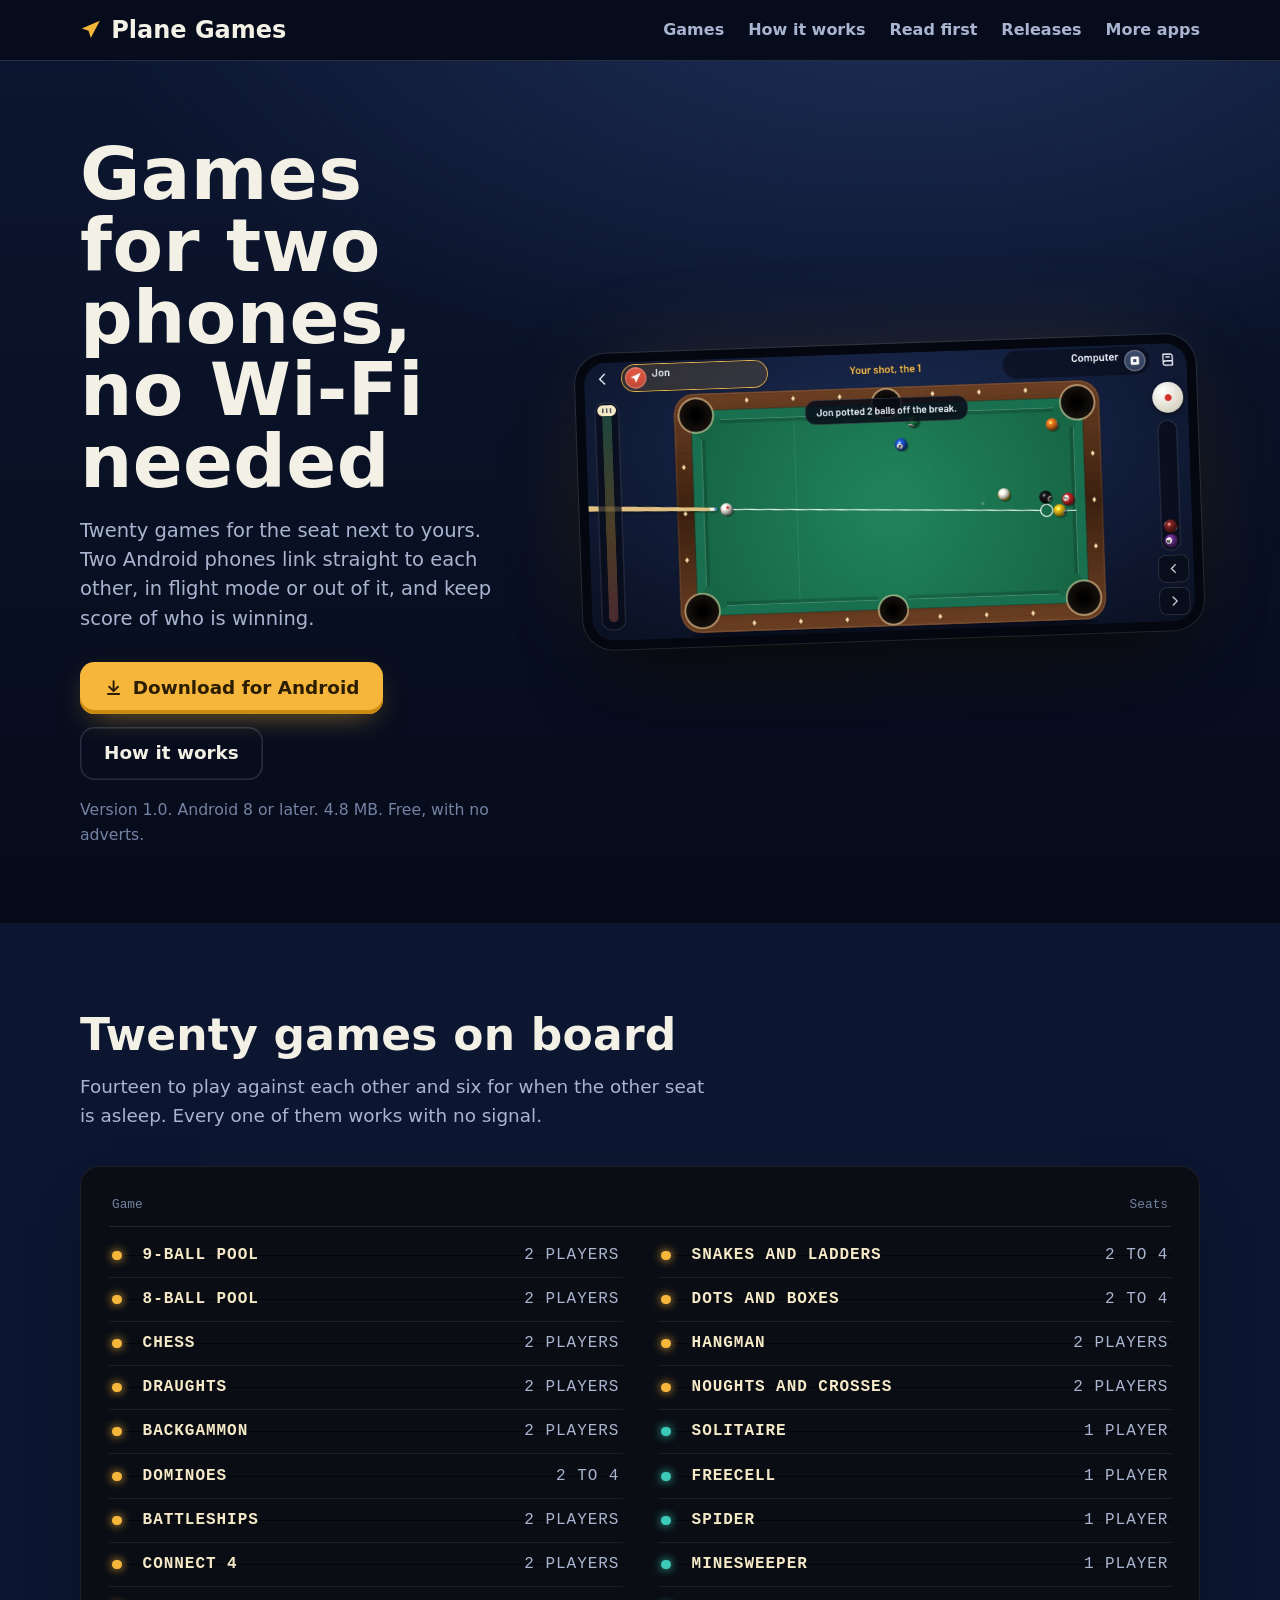
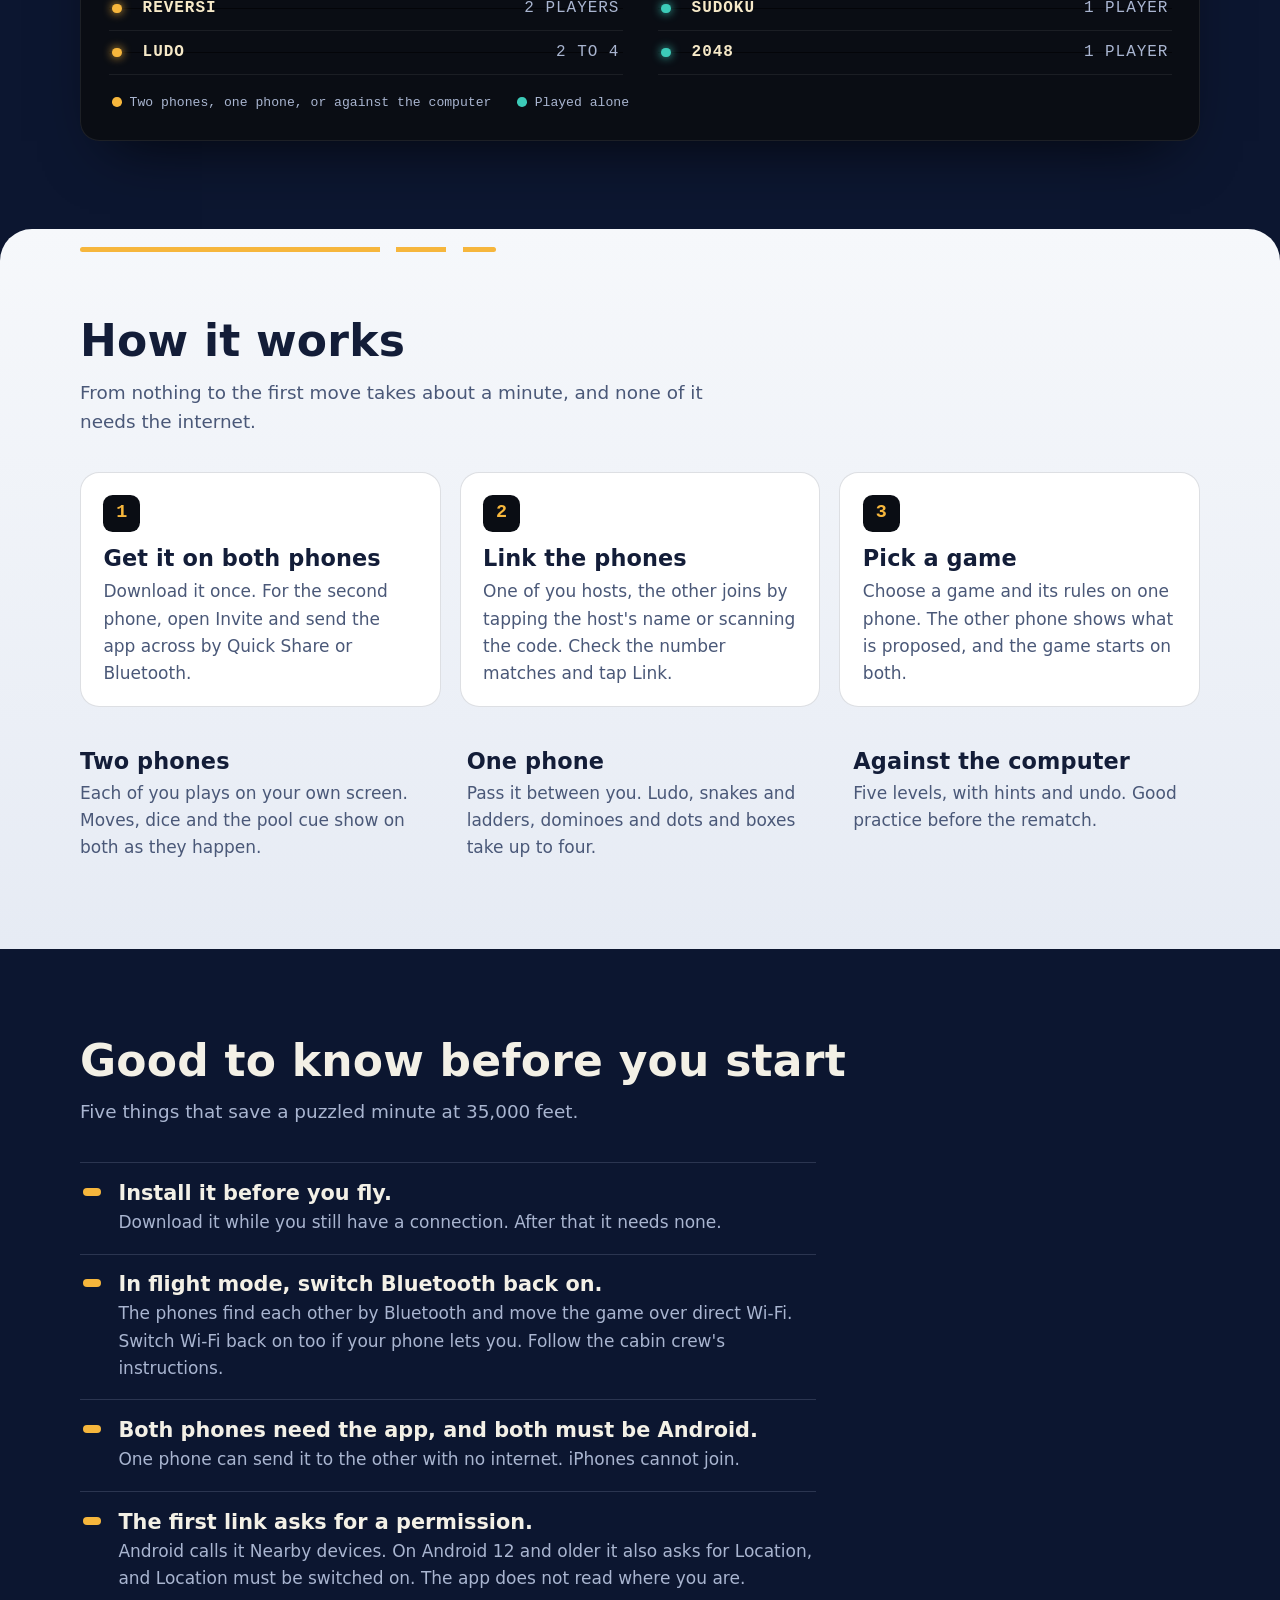
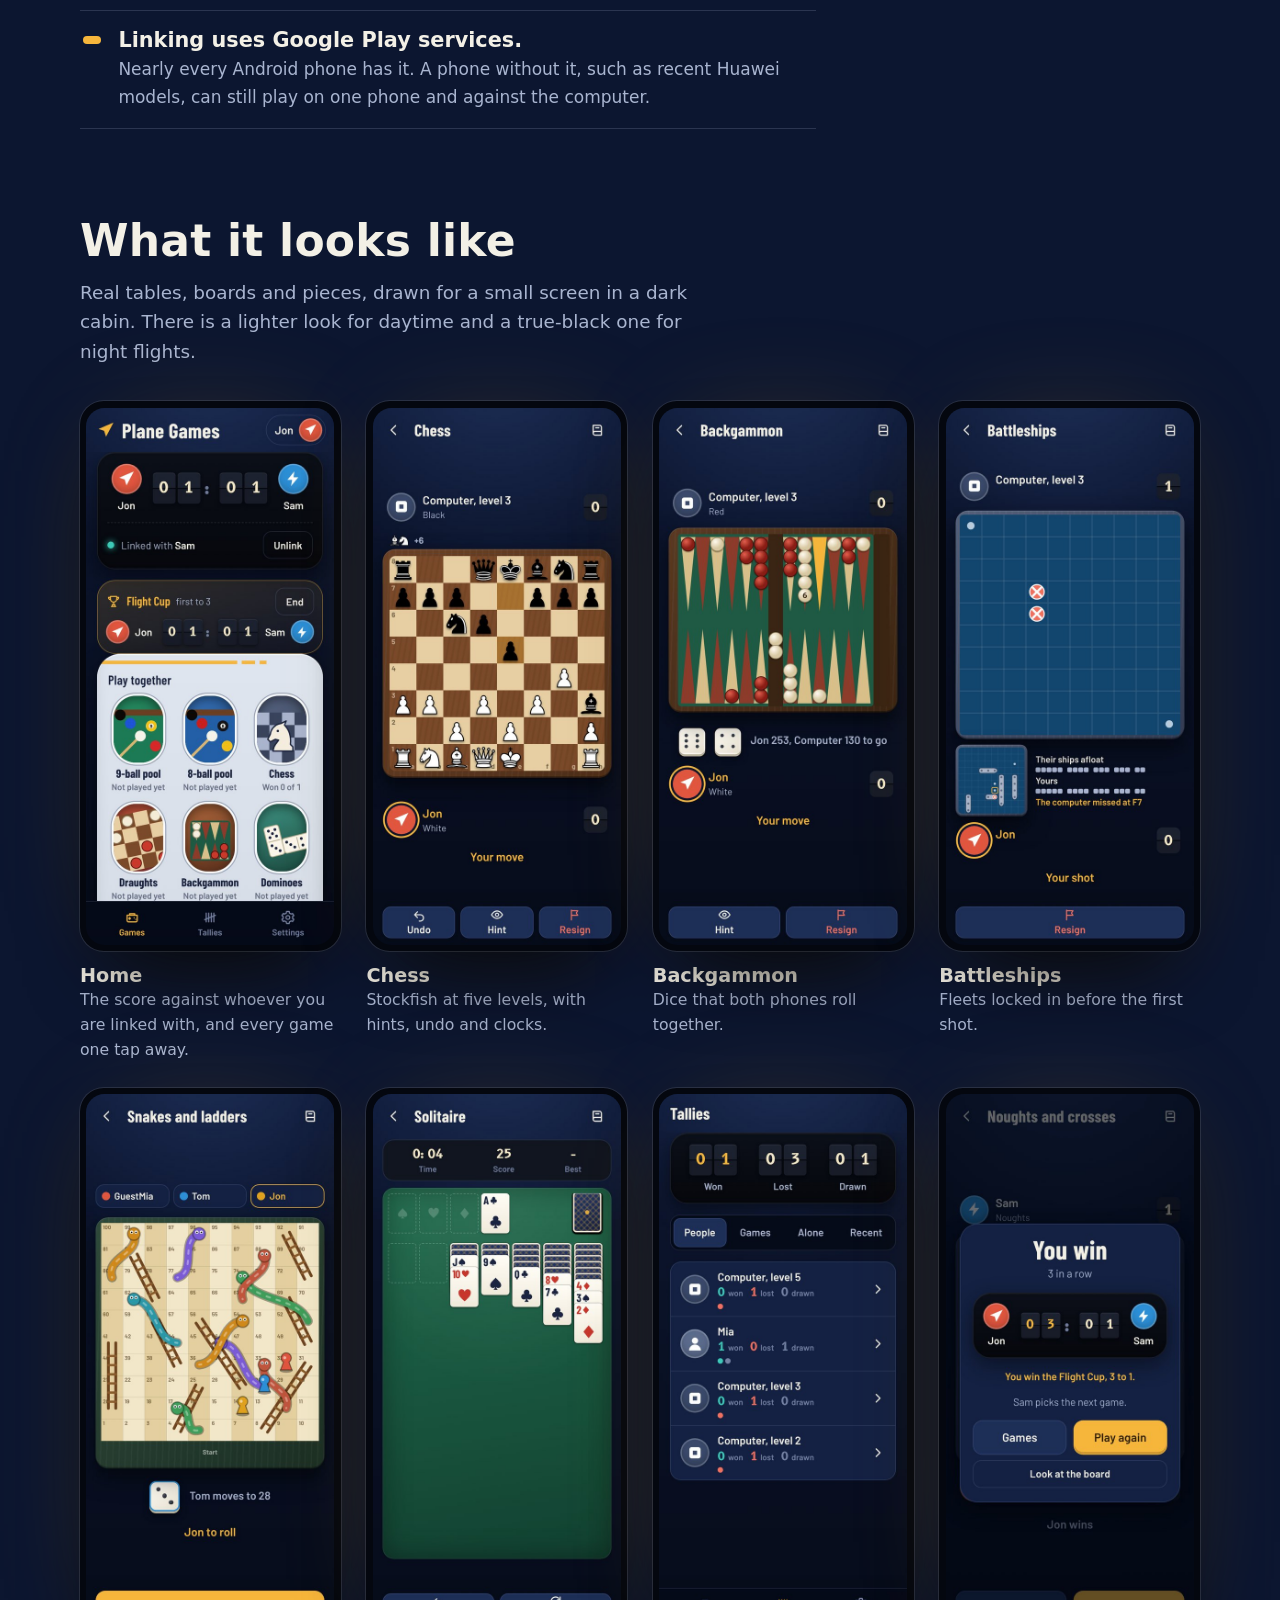
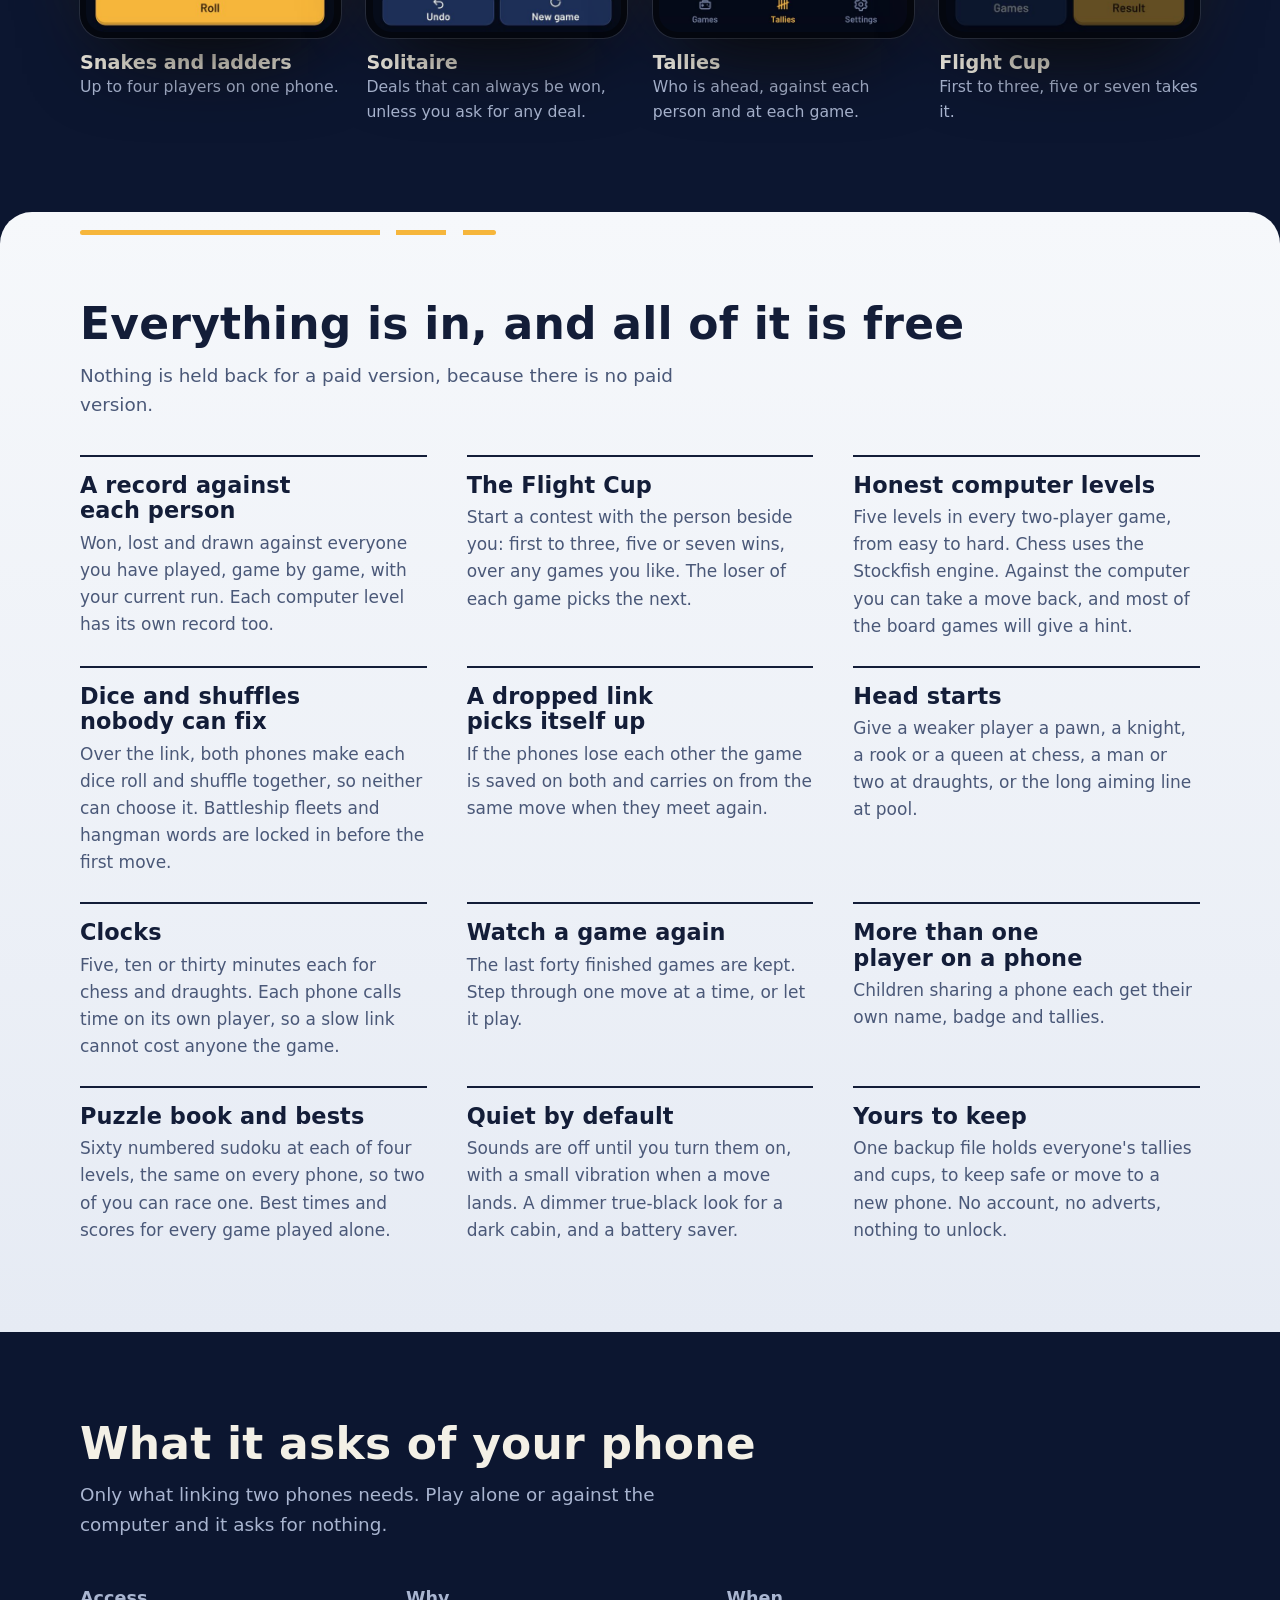
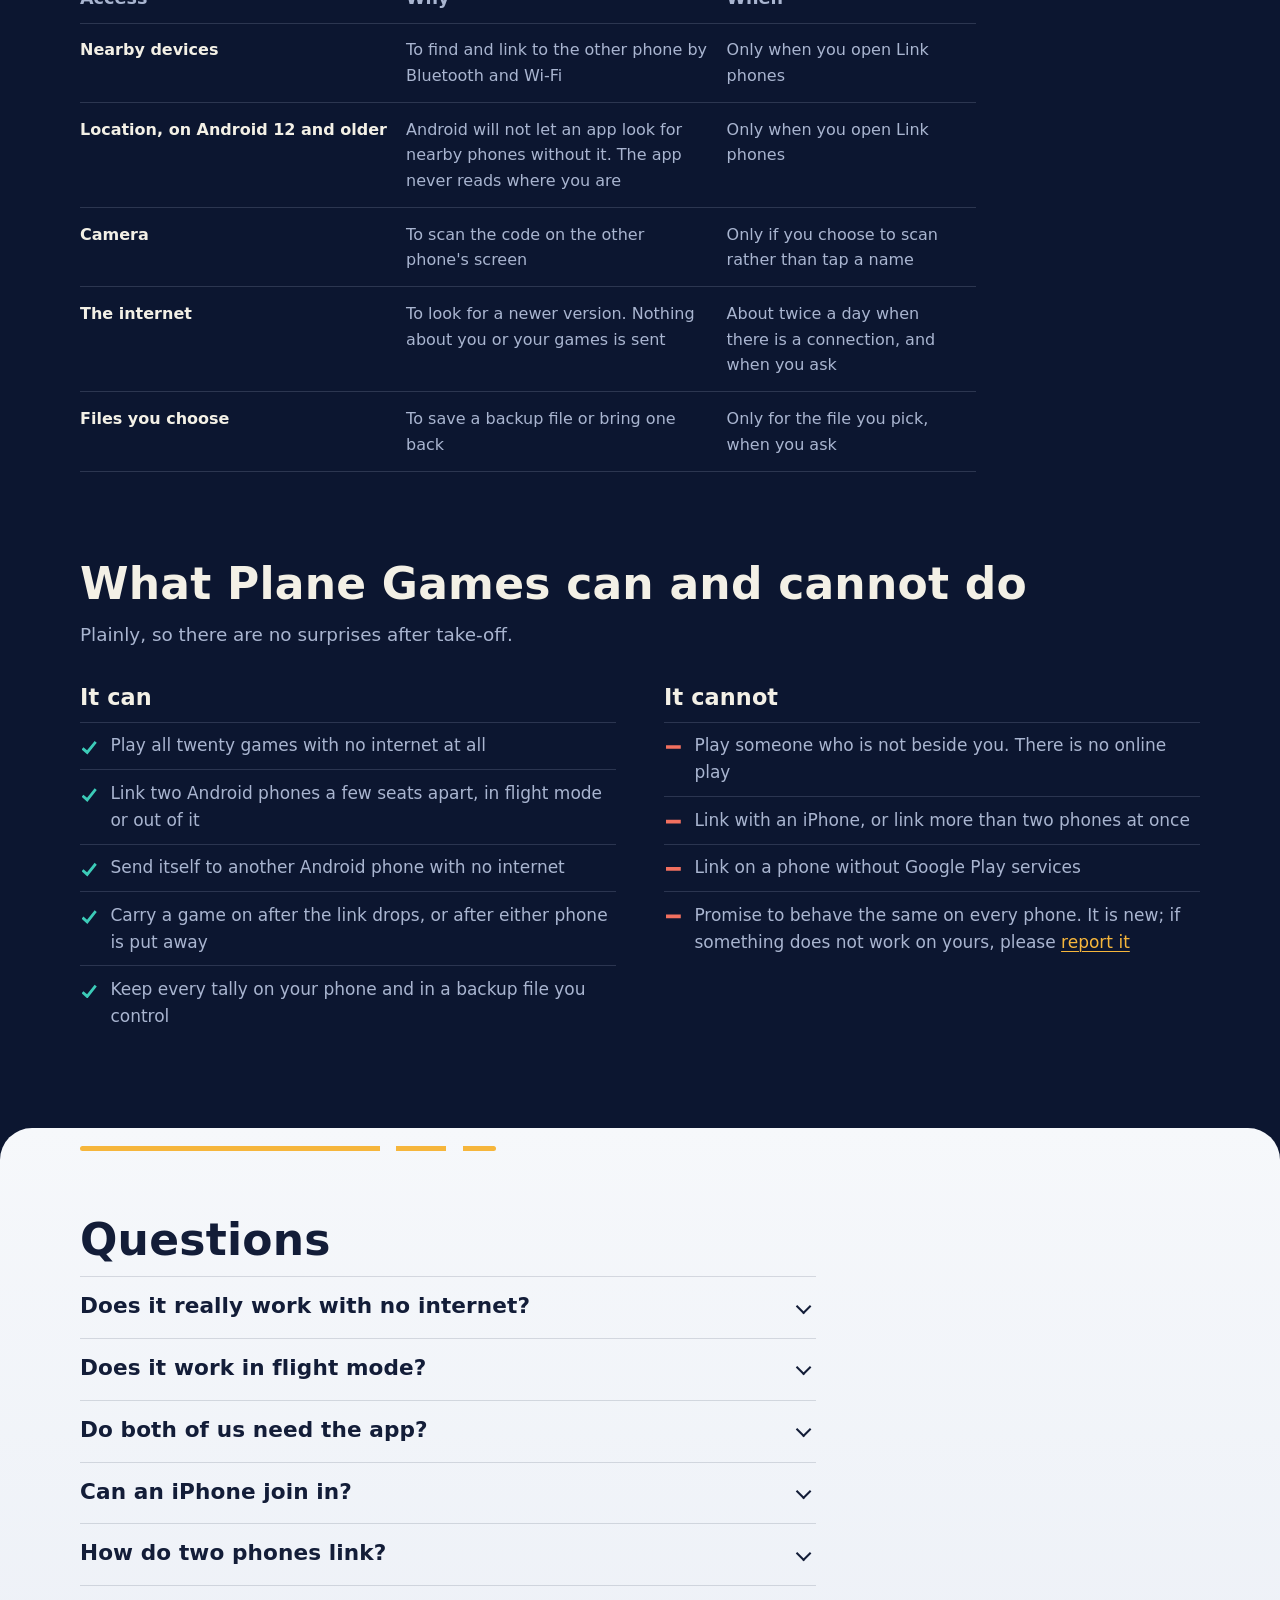
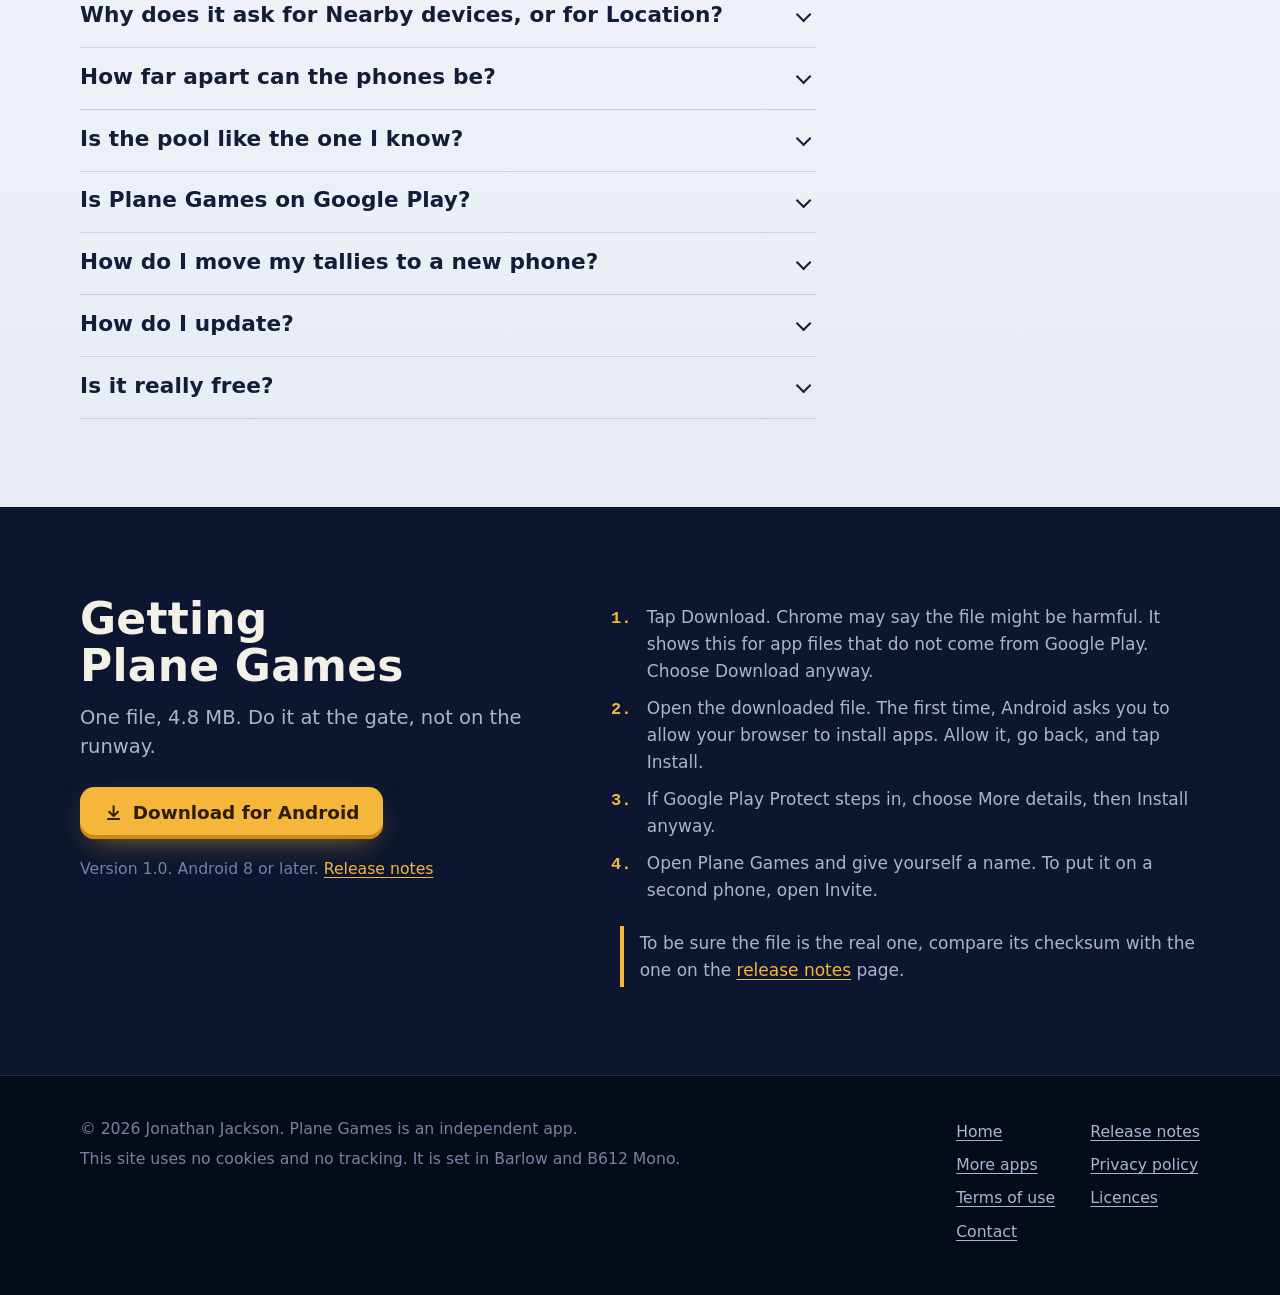
==== commit 61bdfc84: "Website and app releases only: the app's source code is no longer published" ====
--- a/index.html
+++ b/index.html
@@ -156,7 +156,7 @@
 <section id="questions" class="cloud" aria-labelledby="questions-h">
 <div class="wrap">
 <h2 id="questions-h">Questions</h2>
-<div class="faq"><details><summary><h3>Does it really work with no internet?</h3></summary><div><p>Yes. Every game is inside the app. Two phones link straight to each other by Bluetooth and Wi-Fi, without a router, a hotspot or mobile data. The only time the app uses the internet is to look for a newer version, and it carries on quietly if there is none.</p></div></details><details><summary><h3>Does it work in flight mode?</h3></summary><div><p>Yes. Switch flight mode on, then switch Bluetooth back on, and Wi-Fi as well if your phone lets you. The link screen shows what is switched off and has a button for each. Games against the computer, games on one phone and the one-player games need nothing switched on at all.</p><p>Always follow the cabin crew's instructions about phones.</p></div></details><details><summary><h3>Do both of us need the app?</h3></summary><div><p>To play on two phones, yes. If the other person does not have it, open Invite in the app and choose Send the app: it goes from your phone to theirs by Quick Share or Bluetooth, with no internet. You can also play on one phone, passing it between you.</p></div></details><details><summary><h3>Can an iPhone join in?</h3></summary><div><p>No. Plane Games is for Android only, and two phones can link only if both run it. An iPhone owner can still play on your phone in pass-and-play.</p></div></details><details><summary><h3>How do two phones link?</h3></summary><div><p>Both open Link phones. One taps Host and the other taps Join, then taps the host's name or scans the code on the host's screen. Both phones show the same short number; check it matches and tap Link. Phones that have linked before can skip the number check.</p></div></details><details><summary><h3>Why does it ask for Nearby devices, or for Location?</h3></summary><div><p>Android will not let any app find a phone nearby without it. On Android 13 and later the permission is called Nearby devices. On Android 12 and older, Android also asks for Location and needs Location switched on while the phones find each other. Plane Games never reads where you are.</p></div></details><details><summary><h3>How far apart can the phones be?</h3></summary><div><p>Keep them within a few seats of each other. Walls, seat backs and people in between shorten the range.</p></div></details><details><summary><h3>Is the pool like the one I know?</h3></summary><div><p>It is 9-ball and 8-ball played by touch: drag to aim, set spin on the cue ball, pull the power bar back and let go. 8-ball can be played by UK pub rules, with two shots after a foul, or with ball in hand. The aiming line can be long, short or off.</p></div></details><details><summary><h3>Is Plane Games on Google Play?</h3></summary><div><p>No. It is downloaded from this site as an app file. That is why Chrome and Play Protect ask you to confirm when you install it.</p></div></details><details><summary><h3>How do I move my tallies to a new phone?</h3></summary><div><p>In Settings choose Save a backup file and send that file to the new phone. There, choose Bring back a backup and pick the file.</p></div></details><details><summary><h3>How do I update?</h3></summary><div><p>When there is internet the app looks for a newer version about twice a day and says so on the home screen. Download the new file from this site and open it; it installs over the old one and keeps your tallies. Settings also has Check for a newer version, and a button that copies the link where every version is published.</p></div></details><details><summary><h3>Is it really free?</h3></summary><div><p>Yes. There are no adverts, no purchases and no account, and the source code is published.</p></div></details></div>
+<div class="faq"><details><summary><h3>Does it really work with no internet?</h3></summary><div><p>Yes. Every game is inside the app. Two phones link straight to each other by Bluetooth and Wi-Fi, without a router, a hotspot or mobile data. The only time the app uses the internet is to look for a newer version, and it carries on quietly if there is none.</p></div></details><details><summary><h3>Does it work in flight mode?</h3></summary><div><p>Yes. Switch flight mode on, then switch Bluetooth back on, and Wi-Fi as well if your phone lets you. The link screen shows what is switched off and has a button for each. Games against the computer, games on one phone and the one-player games need nothing switched on at all.</p><p>Always follow the cabin crew's instructions about phones.</p></div></details><details><summary><h3>Do both of us need the app?</h3></summary><div><p>To play on two phones, yes. If the other person does not have it, open Invite in the app and choose Send the app: it goes from your phone to theirs by Quick Share or Bluetooth, with no internet. You can also play on one phone, passing it between you.</p></div></details><details><summary><h3>Can an iPhone join in?</h3></summary><div><p>No. Plane Games is for Android only, and two phones can link only if both run it. An iPhone owner can still play on your phone in pass-and-play.</p></div></details><details><summary><h3>How do two phones link?</h3></summary><div><p>Both open Link phones. One taps Host and the other taps Join, then taps the host's name or scans the code on the host's screen. Both phones show the same short number; check it matches and tap Link. Phones that have linked before can skip the number check.</p></div></details><details><summary><h3>Why does it ask for Nearby devices, or for Location?</h3></summary><div><p>Android will not let any app find a phone nearby without it. On Android 13 and later the permission is called Nearby devices. On Android 12 and older, Android also asks for Location and needs Location switched on while the phones find each other. Plane Games never reads where you are.</p></div></details><details><summary><h3>How far apart can the phones be?</h3></summary><div><p>Keep them within a few seats of each other. Walls, seat backs and people in between shorten the range.</p></div></details><details><summary><h3>Is the pool like the one I know?</h3></summary><div><p>It is 9-ball and 8-ball played by touch: drag to aim, set spin on the cue ball, pull the power bar back and let go. 8-ball can be played by UK pub rules, with two shots after a foul, or with ball in hand. The aiming line can be long, short or off.</p></div></details><details><summary><h3>Is Plane Games on Google Play?</h3></summary><div><p>No. It is downloaded from this site as an app file. That is why Chrome and Play Protect ask you to confirm when you install it.</p></div></details><details><summary><h3>How do I move my tallies to a new phone?</h3></summary><div><p>In Settings choose Save a backup file and send that file to the new phone. There, choose Bring back a backup and pick the file.</p></div></details><details><summary><h3>How do I update?</h3></summary><div><p>When there is internet the app looks for a newer version about twice a day and says so on the home screen. Download the new file from this site and open it; it installs over the old one and keeps your tallies. Settings also has Check for a newer version, and a button that copies the link where every version is published.</p></div></details><details><summary><h3>Is it really free?</h3></summary><div><p>Yes. There are no adverts, no purchases and no account.</p></div></details></div>
 </div>
 </section>
 
@@ -195,7 +195,6 @@
 <li><a href="privacy.html">Privacy policy</a></li>
 <li><a href="terms.html">Terms of use</a></li>
 <li><a href="licences.html">Licences</a></li>
-<li><a href="https://github.com/CustomGPTer/plane-games">Source code</a></li>
 <li><a href="https://github.com/CustomGPTer/plane-games/issues">Contact</a></li>
 </ul></nav>
 </div>
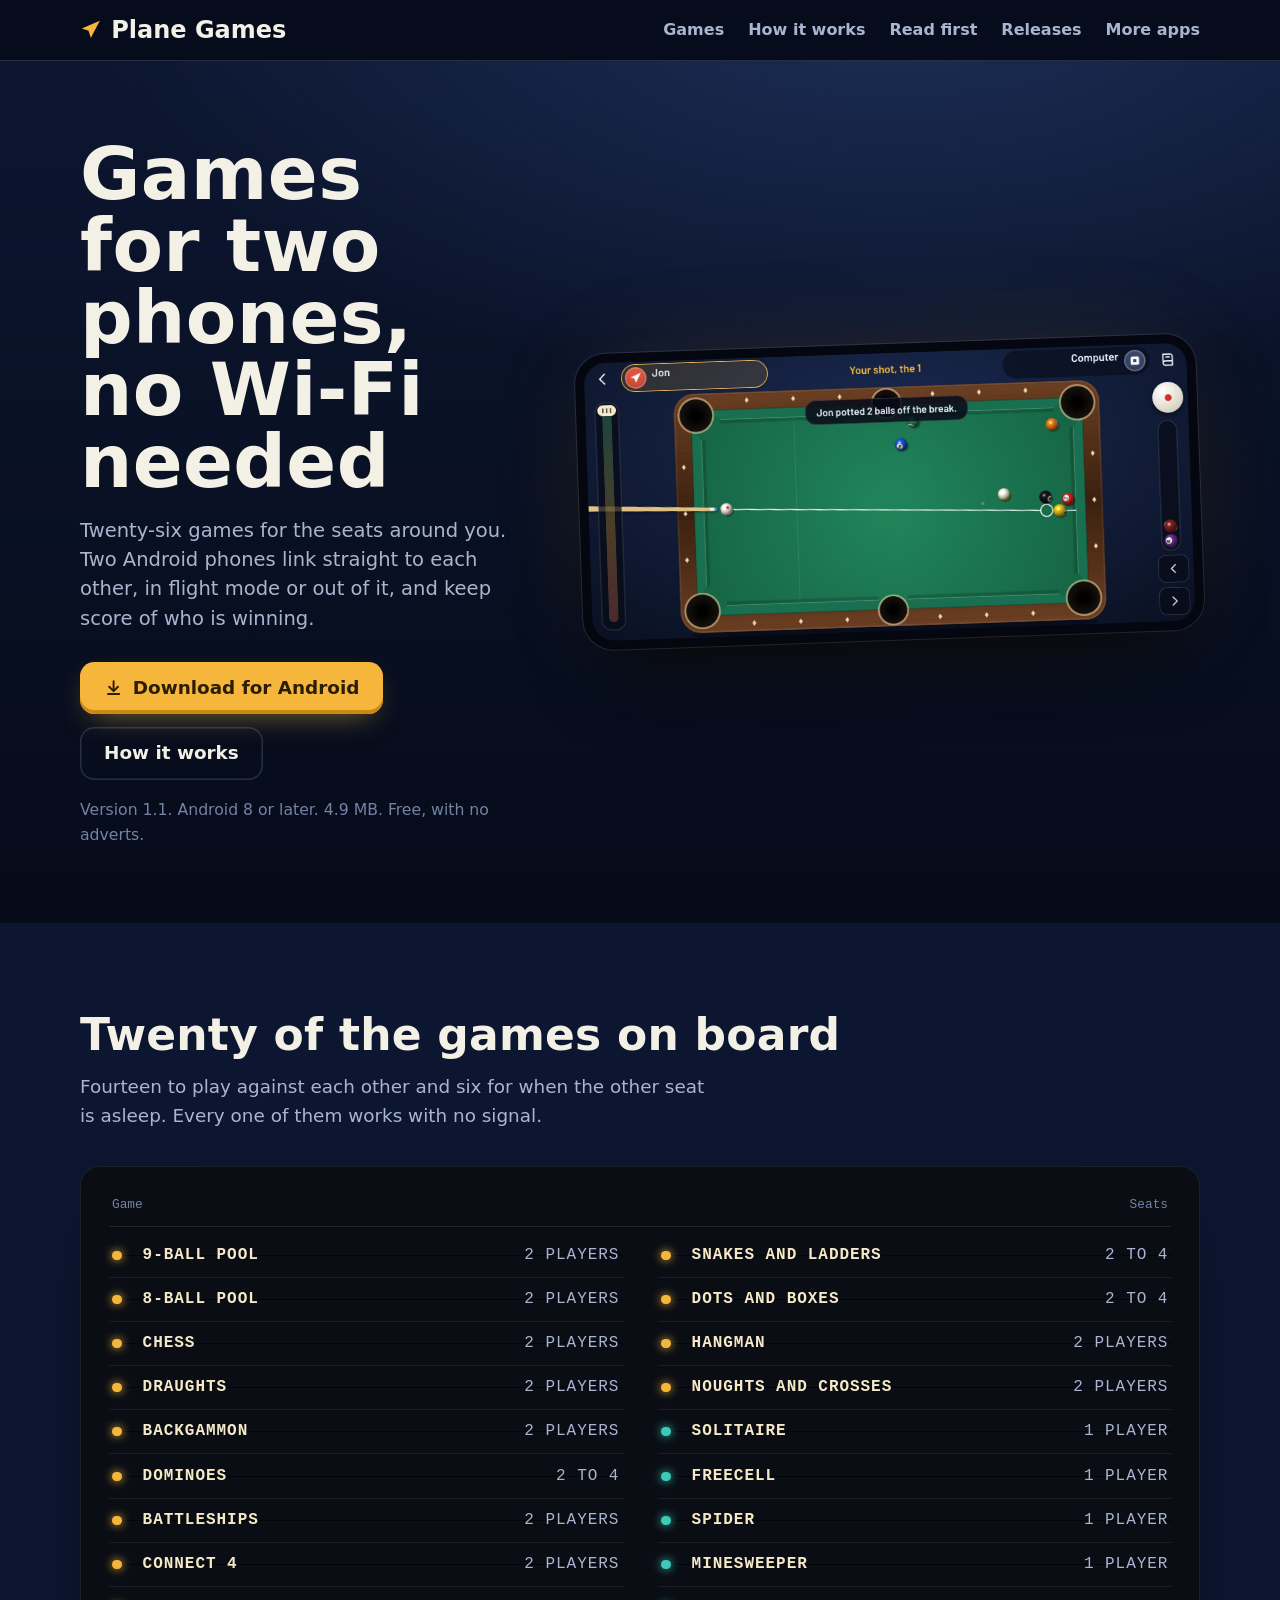
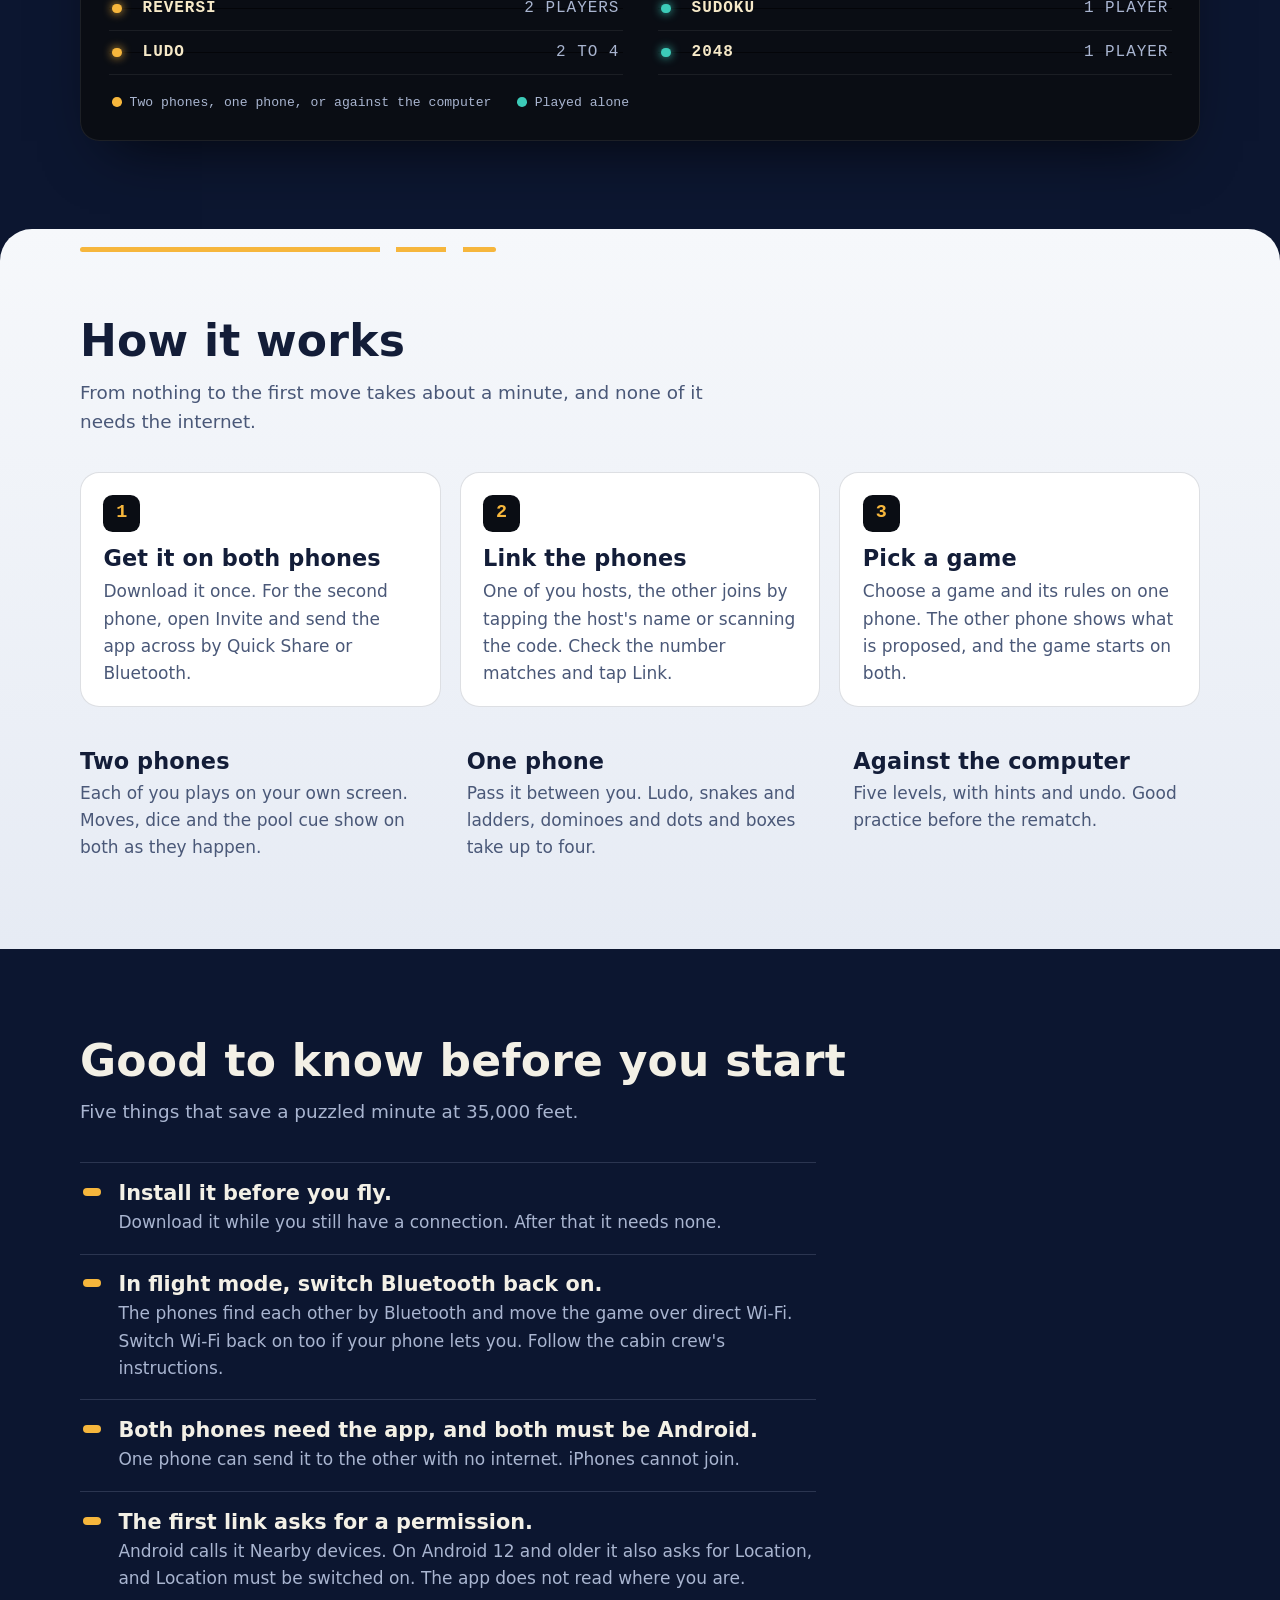
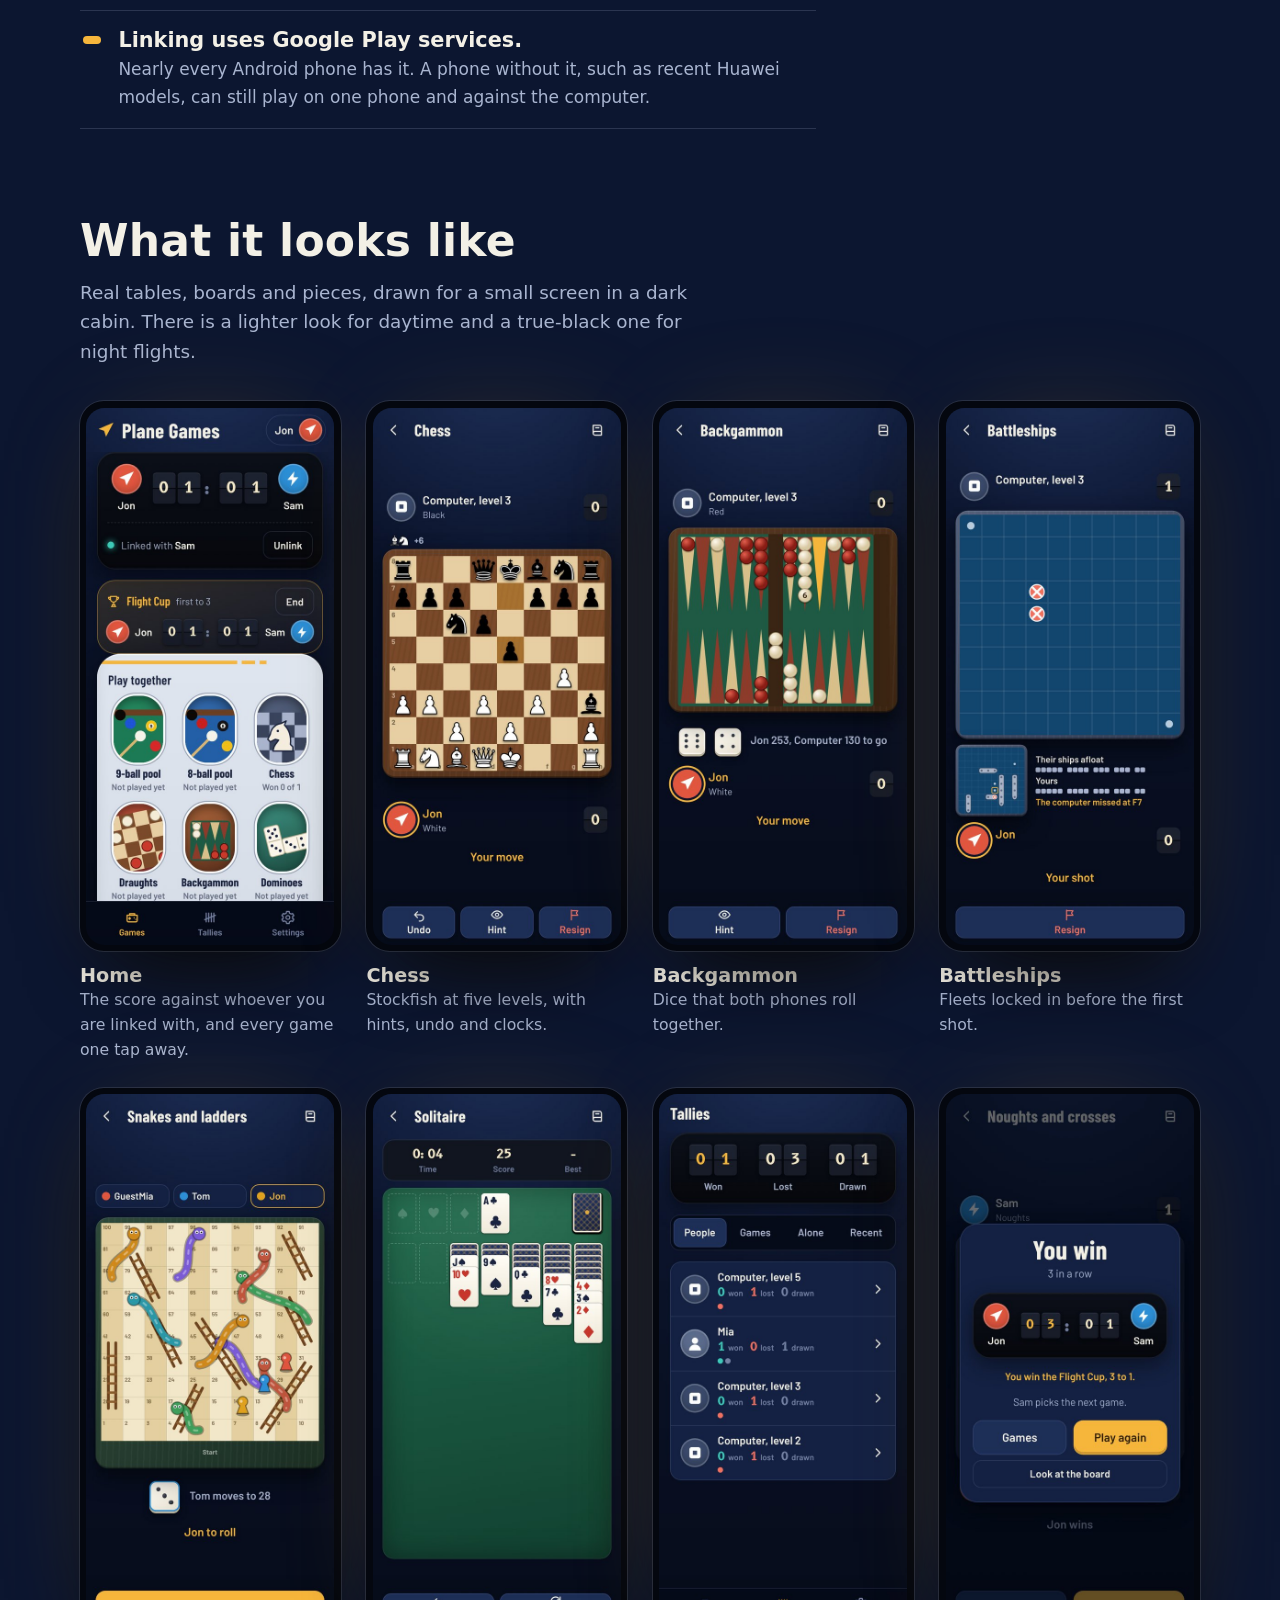
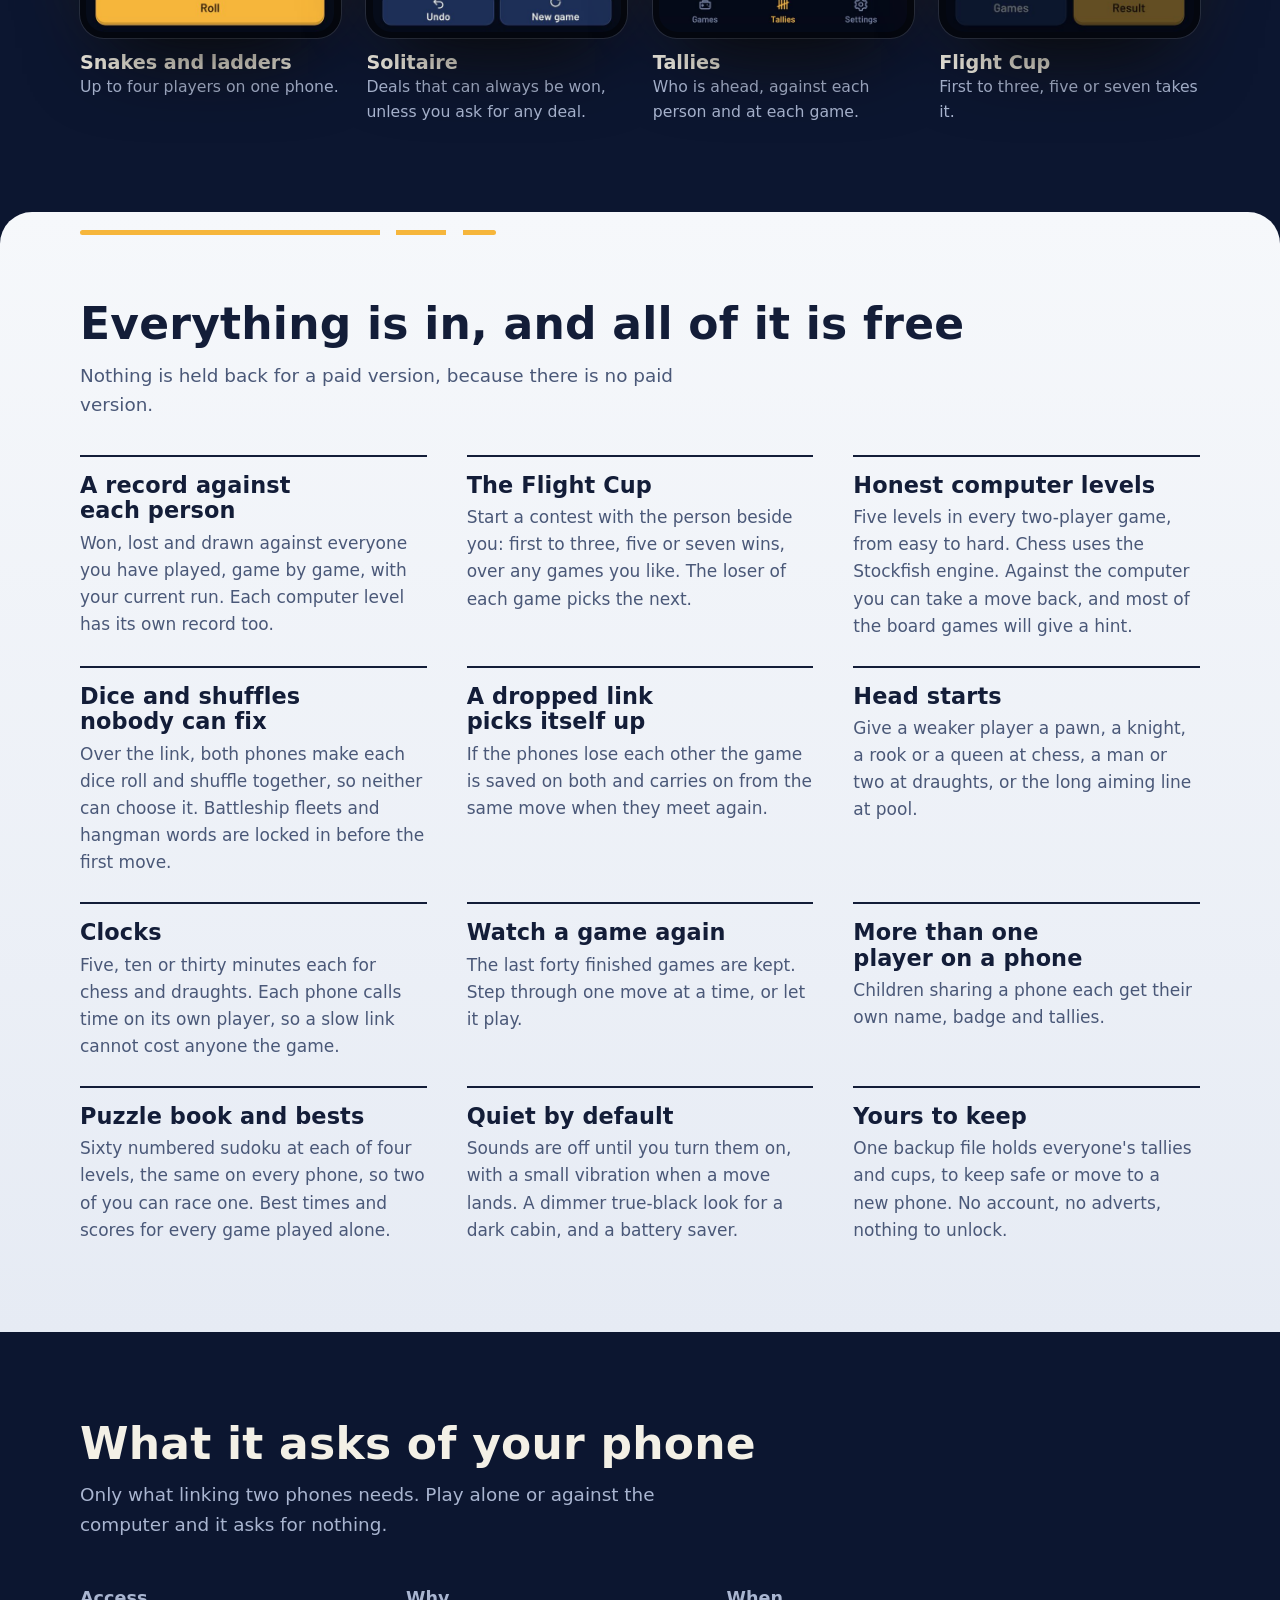
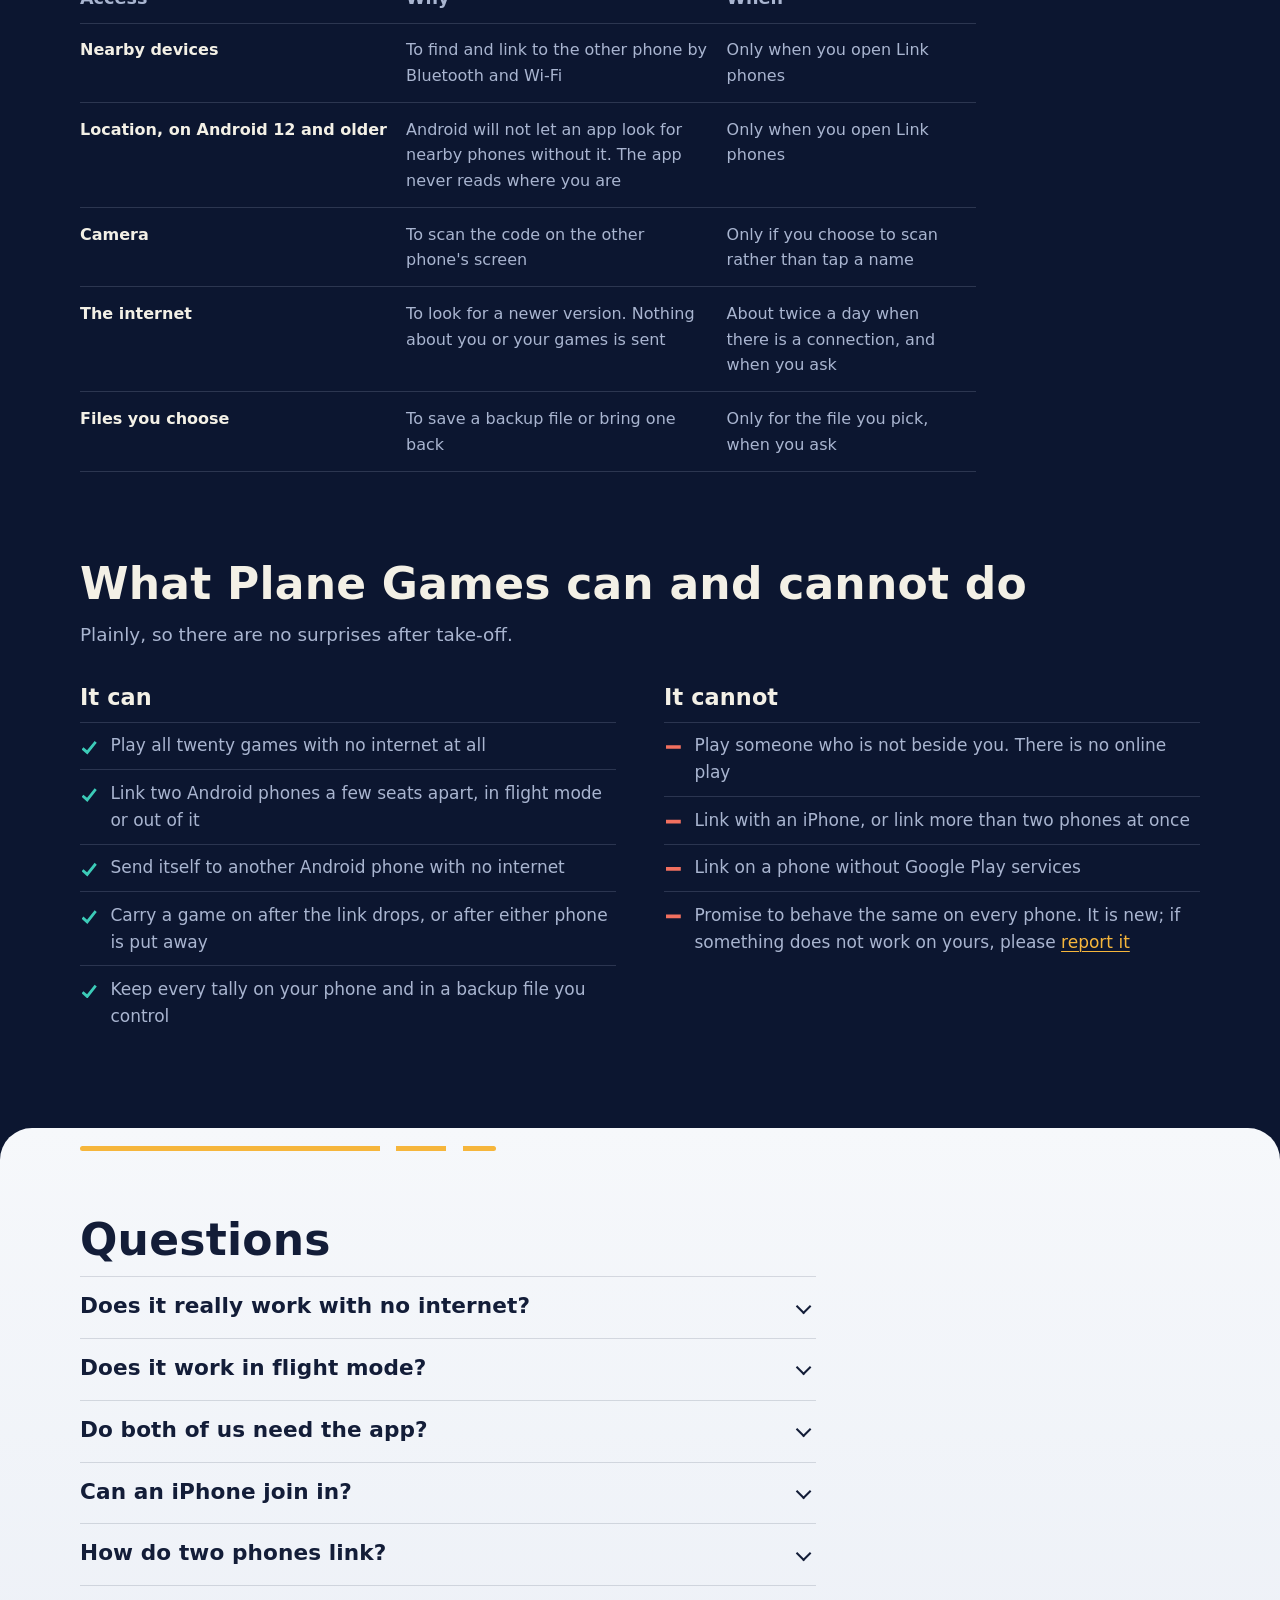
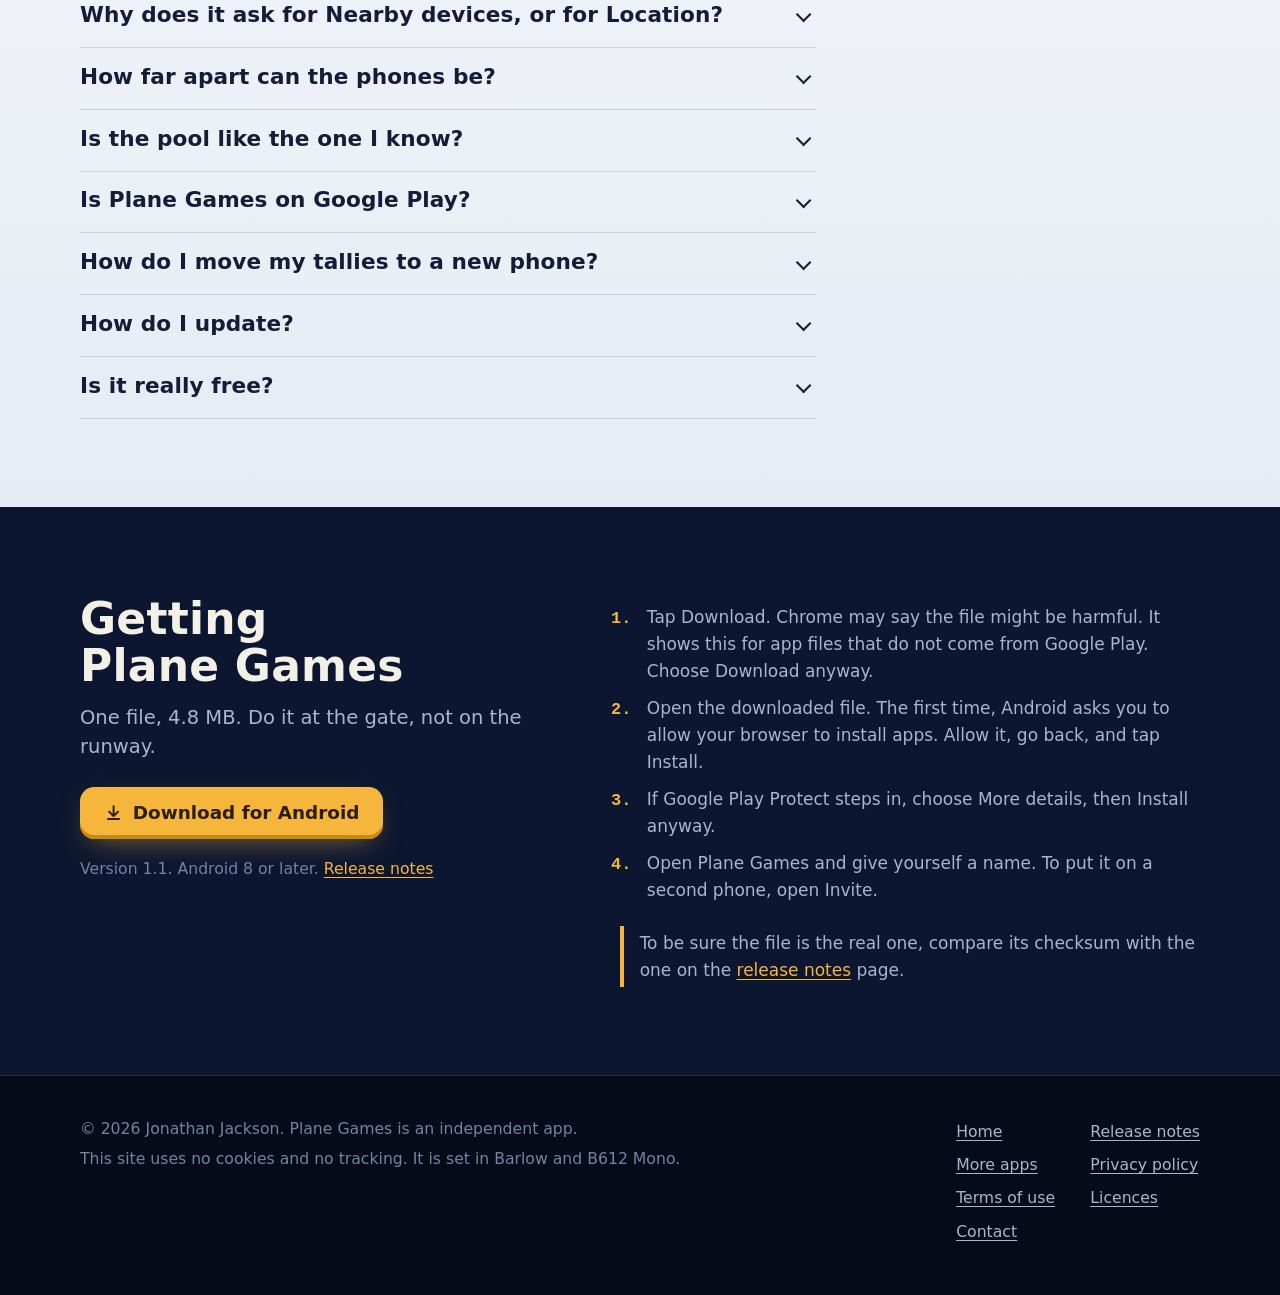
==== commit 92cb8c3b: "Plane Games 1.1 on the site, and the full app list" ====
--- a/index.html
+++ b/index.html
@@ -4,14 +4,14 @@
 <meta charset="utf-8">
 <meta name="viewport" content="width=device-width, initial-scale=1">
 <title>Plane Games: offline games for two Android phones</title>
-<meta name="description" content="Plane Games is a free Android app with twenty games for two phones or one, made to work with no internet. Pool, chess, draughts, backgammon, battleships and more. No adverts.">
+<meta name="description" content="Plane Games is a free Android app with twenty-six games for up to four phones or one, made to work with no internet. Pool, chess, draughts, backgammon, battleships and more. No adverts.">
 <meta name="author" content="Jonathan Jackson">
 <link rel="canonical" href="https://customgpter.github.io/plane-games/">
 <meta name="theme-color" content="#0c1630">
 <meta property="og:type" content="website">
 <meta property="og:site_name" content="Plane Games">
 <meta property="og:title" content="Plane Games: offline games for two Android phones">
-<meta property="og:description" content="Plane Games is a free Android app with twenty games for two phones or one, made to work with no internet. Pool, chess, draughts, backgammon, battleships and more. No adverts.">
+<meta property="og:description" content="Plane Games is a free Android app with twenty-six games for up to four phones or one, made to work with no internet. Pool, chess, draughts, backgammon, battleships and more. No adverts.">
 <meta property="og:url" content="https://customgpter.github.io/plane-games/">
 <meta property="og:image" content="https://customgpter.github.io/plane-games/assets/og.png">
 <meta property="og:image:width" content="1200">
@@ -24,7 +24,7 @@
 <link rel="preload" href="assets/fonts/barlow-condensed-latin-700-normal.woff2" as="font" type="font/woff2" crossorigin>
 <link rel="preload" href="assets/fonts/barlow-latin-400-normal.woff2" as="font" type="font/woff2" crossorigin>
 <link rel="stylesheet" href="assets/site.css?v=1">
-<script type="application/ld+json">{"@context":"https://schema.org","@type":"SoftwareApplication","name":"Plane Games","url":"https://customgpter.github.io/plane-games/","description":"Plane Games is a free Android app with twenty games for two phones or one, made to work with no internet. Pool, chess, draughts, backgammon, battleships and more. No adverts.","applicationCategory":"GameApplication","operatingSystem":"Android 8 or later","softwareVersion":"1.0","downloadUrl":"https://github.com/CustomGPTer/plane-games/releases/latest/download/PlaneGames.apk","releaseNotes":"https://customgpter.github.io/plane-games/releases.html","offers":{"@type":"Offer","price":"0","priceCurrency":"GBP"},"inLanguage":"en-GB","image":"https://customgpter.github.io/plane-games/assets/og.png","author":{"@type":"Person","name":"Jonathan Jackson"}}</script>
+<script type="application/ld+json">{"@context":"https://schema.org","@type":"SoftwareApplication","name":"Plane Games","url":"https://customgpter.github.io/plane-games/","description":"Plane Games is a free Android app with twenty-six games for up to four phones or one, made to work with no internet. Pool, chess, draughts, backgammon, battleships and more. No adverts.","applicationCategory":"GameApplication","operatingSystem":"Android 8 or later","softwareVersion":"1.1","downloadUrl":"https://github.com/CustomGPTer/plane-games/releases/latest/download/PlaneGames.apk","releaseNotes":"https://customgpter.github.io/plane-games/releases.html","offers":{"@type":"Offer","price":"0","priceCurrency":"GBP"},"inLanguage":"en-GB","image":"https://customgpter.github.io/plane-games/assets/og.png","author":{"@type":"Person","name":"Jonathan Jackson"}}</script>
 </head>
 <body>
 <a class="skip" href="#main">Skip to content</a>
@@ -39,9 +39,9 @@
 <div class="wrap">
 <div>
 <h1>Games for two phones, no Wi&#8209;Fi needed</h1>
-<p class="lede">Twenty games for the seat next to yours. Two Android phones link straight to each other, in flight mode or out of it, and keep score of who is winning.</p>
+<p class="lede">Twenty-six games for the seats around you. Two Android phones link straight to each other, in flight mode or out of it, and keep score of who is winning.</p>
 <p class="go"><a class="button" href="https://github.com/CustomGPTer/plane-games/releases/latest/download/PlaneGames.apk"><svg viewBox="0 0 24 24" aria-hidden="true"><path d="M12 4v12M6.5 11 12 16.5 17.5 11M5 20h14"/></svg>Download for Android</a><a class="button quiet" href="#how">How it works</a></p>
-<p class="facts">Version 1.0. Android 8 or later. 4.8 MB. Free, with no adverts.</p>
+<p class="facts">Version 1.1. Android 8 or later. 4.9 MB. Free, with no adverts.</p>
 </div>
 <figure class="handset wide"><img src="assets/shots/pool.jpg" width="1560" height="720" alt="A game of 9-ball pool in Plane Games: the cue lined up on the 1 ball, with the power bar on the left and the spin control on the right"></figure>
 </div>
@@ -49,7 +49,7 @@
 
 <section id="games" aria-labelledby="games-h">
 <div class="wrap">
-<h2 id="games-h">Twenty games on board</h2>
+<h2 id="games-h">Twenty of the games on board</h2>
 <p class="intro">Fourteen to play against each other and six for when the other seat is asleep. Every one of them works with no signal.</p>
 <div class="board">
 <div class="board-head" aria-hidden="true"><span>Game</span><span>Seats</span></div>
@@ -167,7 +167,7 @@
 <h2 id="get-h">Getting Plane Games</h2>
 <p class="lede" style="margin:.8rem 0 1.6rem">One file, 4.8 MB. Do it at the gate, not on the runway.</p>
 <p class="go"><a class="button" href="https://github.com/CustomGPTer/plane-games/releases/latest/download/PlaneGames.apk"><svg viewBox="0 0 24 24" aria-hidden="true"><path d="M12 4v12M6.5 11 12 16.5 17.5 11M5 20h14"/></svg>Download for Android</a></p>
-<p class="facts">Version 1.0. Android 8 or later. <a href="releases.html">Release notes</a></p>
+<p class="facts">Version 1.1. Android 8 or later. <a href="releases.html">Release notes</a></p>
 </div>
 <div>
 <ol>
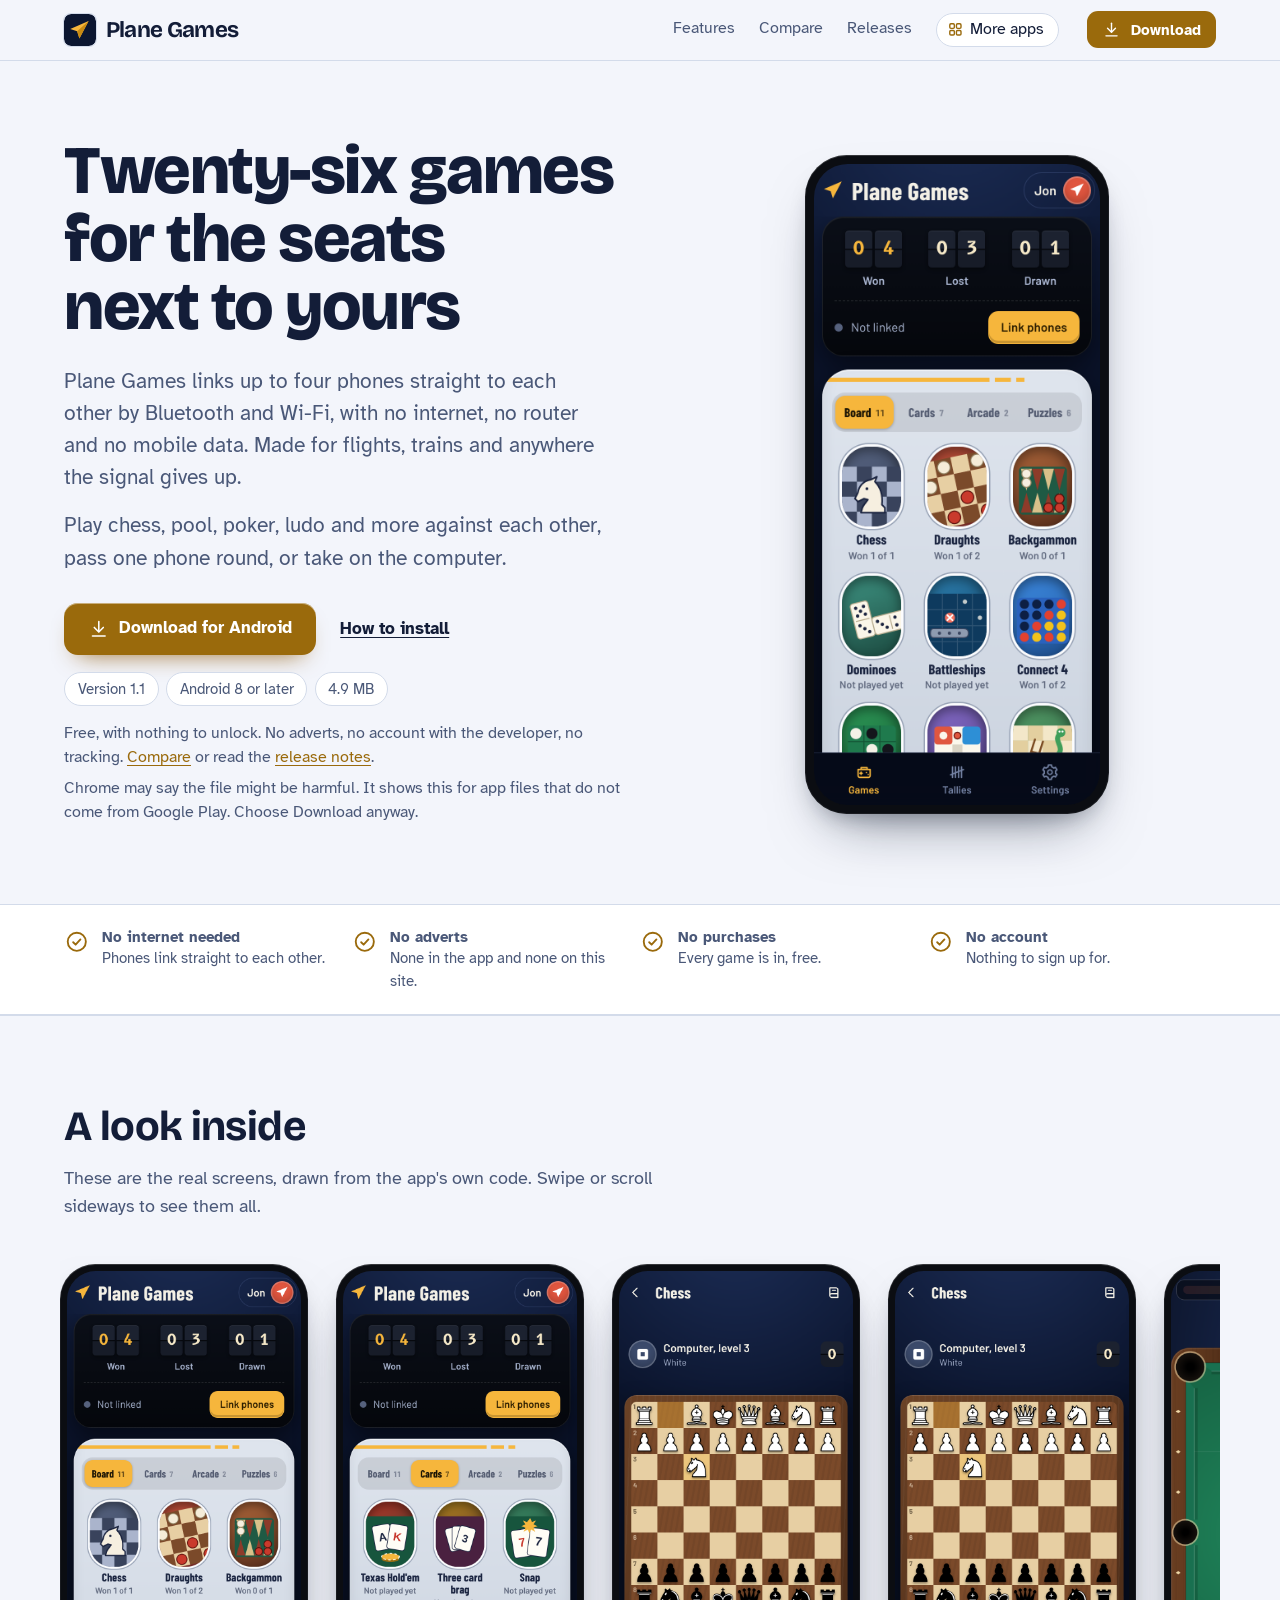
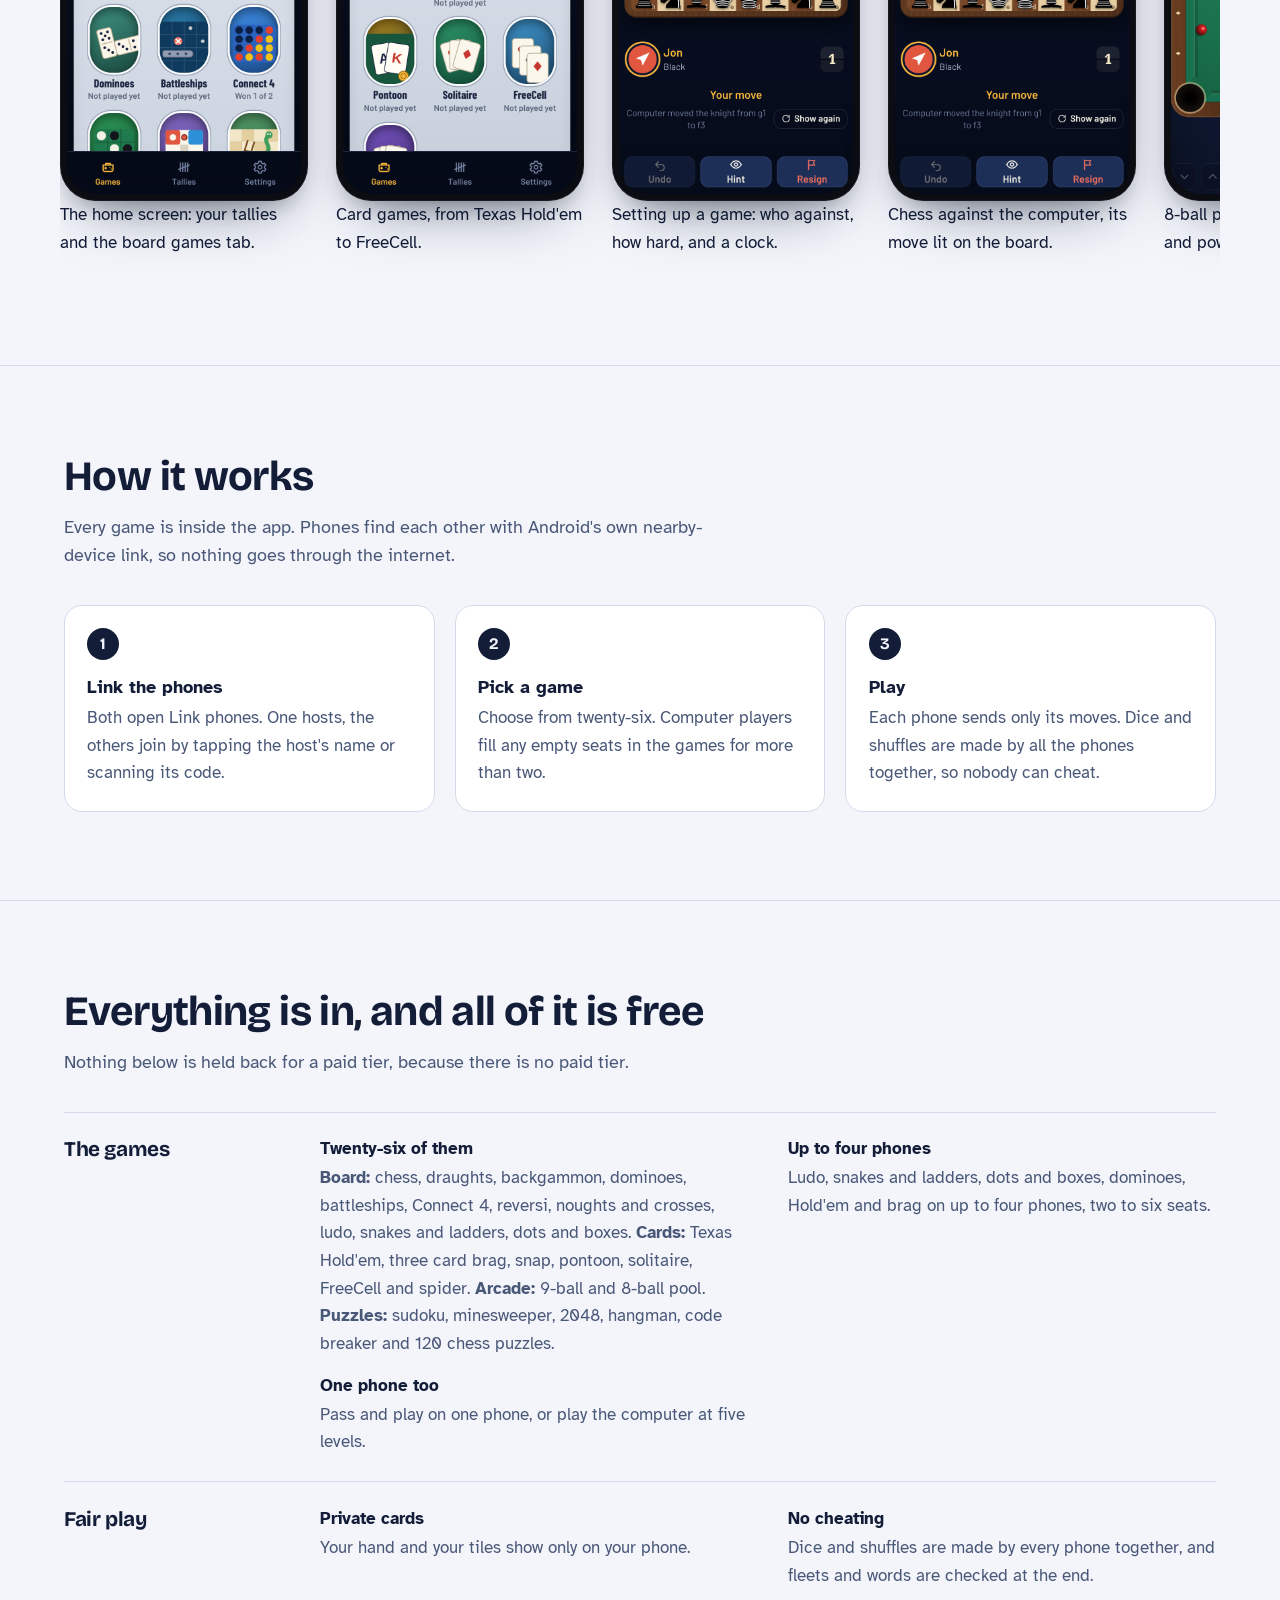
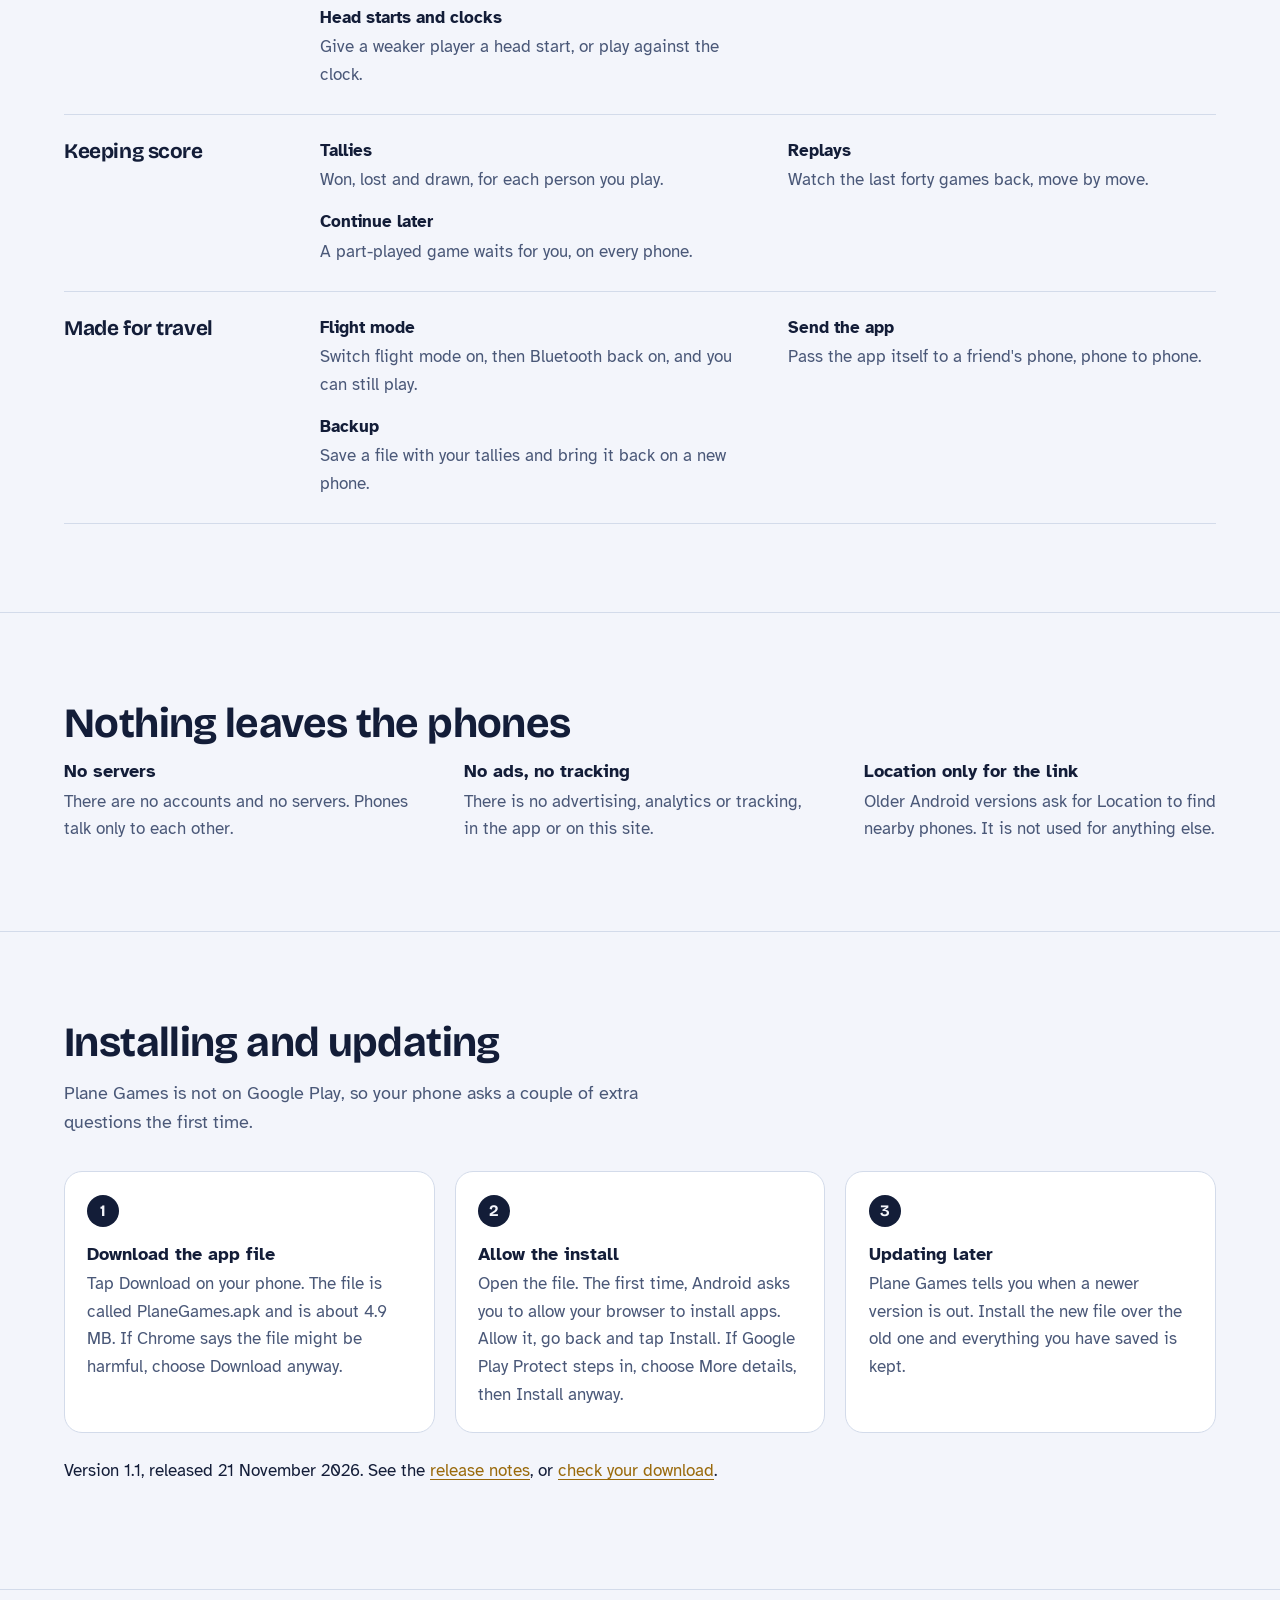
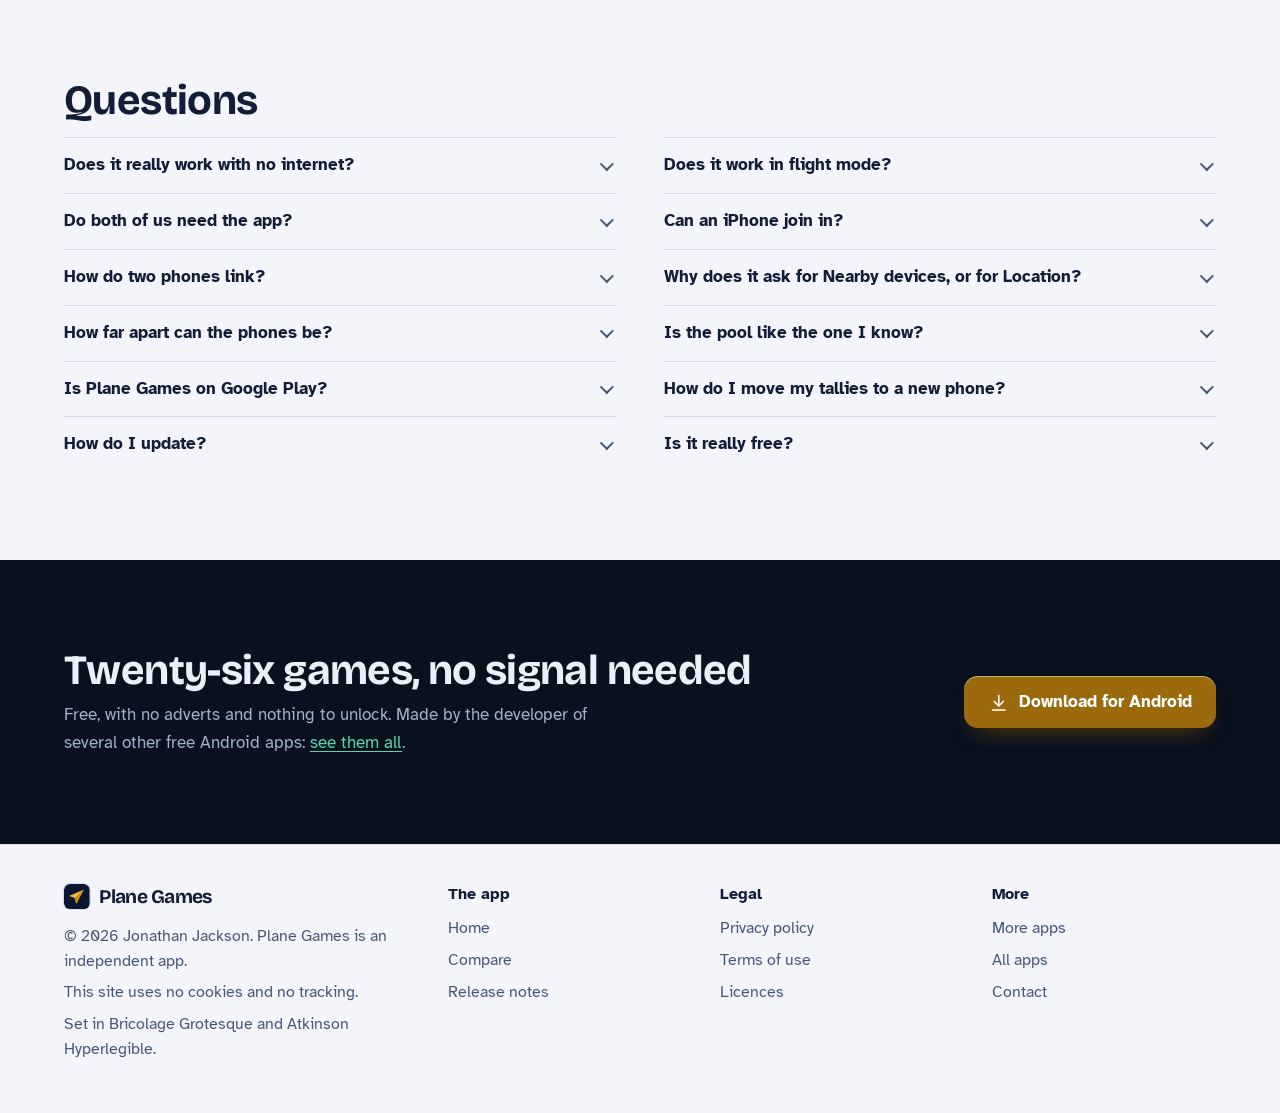
==== commit cf7cea2f: "Rebuild the site on the house layout, with all twenty-six games, screens from the app and a compare " ====
--- a/index.html
+++ b/index.html
@@ -3,198 +3,138 @@
 <head>
 <meta charset="utf-8">
 <meta name="viewport" content="width=device-width, initial-scale=1">
-<title>Plane Games: offline games for two Android phones</title>
-<meta name="description" content="Plane Games is a free Android app with twenty-six games for up to four phones or one, made to work with no internet. Pool, chess, draughts, backgammon, battleships and more. No adverts.">
+<title>Plane Games: twenty-six free games for up to four phones, with no internet</title>
+<meta name="description" content="Plane Games is a free Android app with twenty-six games for up to four phones or one, made to work with no internet. Pool, chess, poker, ludo, battleships and more. No adverts.">
 <meta name="author" content="Jonathan Jackson">
 <link rel="canonical" href="https://customgpter.github.io/plane-games/">
-<meta name="theme-color" content="#0c1630">
+<meta name="theme-color" content="#f3f5fb" media="(prefers-color-scheme: light)">
+<meta name="theme-color" content="#0c1630" media="(prefers-color-scheme: dark)">
 <meta property="og:type" content="website">
 <meta property="og:site_name" content="Plane Games">
-<meta property="og:title" content="Plane Games: offline games for two Android phones">
-<meta property="og:description" content="Plane Games is a free Android app with twenty-six games for up to four phones or one, made to work with no internet. Pool, chess, draughts, backgammon, battleships and more. No adverts.">
+<meta property="og:title" content="Plane Games: twenty-six free games for up to four phones, with no internet">
+<meta property="og:description" content="Plane Games is a free Android app with twenty-six games for up to four phones or one, made to work with no internet. Pool, chess, poker, ludo, battleships and more. No adverts.">
 <meta property="og:url" content="https://customgpter.github.io/plane-games/">
 <meta property="og:image" content="https://customgpter.github.io/plane-games/assets/og.png">
 <meta property="og:image:width" content="1200">
 <meta property="og:image:height" content="630">
-<meta property="og:image:alt" content="The Plane Games paper-plane icon beside the words: games for two phones, no Wi-Fi needed">
+<meta property="og:image:alt" content="Plane Games&#x27; home screen with the board games tab open">
 <meta property="og:locale" content="en_GB">
 <meta name="twitter:card" content="summary_large_image">
-<link rel="icon" href="assets/favicon.svg" type="image/svg+xml">
-<link rel="apple-touch-icon" href="assets/apple-touch-icon.png">
-<link rel="preload" href="assets/fonts/barlow-condensed-latin-700-normal.woff2" as="font" type="font/woff2" crossorigin>
-<link rel="preload" href="assets/fonts/barlow-latin-400-normal.woff2" as="font" type="font/woff2" crossorigin>
-<link rel="stylesheet" href="assets/site.css?v=1">
-<script type="application/ld+json">{"@context":"https://schema.org","@type":"SoftwareApplication","name":"Plane Games","url":"https://customgpter.github.io/plane-games/","description":"Plane Games is a free Android app with twenty-six games for up to four phones or one, made to work with no internet. Pool, chess, draughts, backgammon, battleships and more. No adverts.","applicationCategory":"GameApplication","operatingSystem":"Android 8 or later","softwareVersion":"1.1","downloadUrl":"https://github.com/CustomGPTer/plane-games/releases/latest/download/PlaneGames.apk","releaseNotes":"https://customgpter.github.io/plane-games/releases.html","offers":{"@type":"Offer","price":"0","priceCurrency":"GBP"},"inLanguage":"en-GB","image":"https://customgpter.github.io/plane-games/assets/og.png","author":{"@type":"Person","name":"Jonathan Jackson"}}</script>
+<link rel="icon" href="./assets/favicon.svg" type="image/svg+xml">
+<link rel="apple-touch-icon" href="./assets/apple-touch-icon.png">
+<link rel="preload" href="./assets/fonts/bricolage-grotesque-latin.woff2" as="font" type="font/woff2" crossorigin>
+<link rel="preload" href="./assets/fonts/atkinson-hyperlegible-latin-400-normal.woff2" as="font" type="font/woff2" crossorigin>
+<link rel="stylesheet" href="./assets/site.css?v=1">
+<link rel="stylesheet" href="./assets/house.css?v=1">
+<link rel="stylesheet" href="./assets/apps-list.css?v=1">
+<script src="./assets/apps-list.js?v=1" defer></script>
+<script type="application/ld+json">{"@context":"https://schema.org","@type":"SoftwareApplication","name":"Plane Games","url":"https://customgpter.github.io/plane-games/","description":"Plane Games is a free Android app with twenty-six games for up to four phones or one, made to work with no internet. Pool, chess, poker, ludo, battleships and more. No adverts.","applicationCategory":"GameApplication","operatingSystem":"Android 8 or later","softwareVersion":"1.1","downloadUrl":"https://github.com/CustomGPTer/plane-games/releases/latest/download/PlaneGames.apk","releaseNotes":"https://customgpter.github.io/plane-games/releases.html","offers":{"@type":"Offer","price":"0","priceCurrency":"GBP"},"inLanguage":"en-GB","image":"https://customgpter.github.io/plane-games/assets/og.png","featureList":["Twenty-six of them","Up to four phones","One phone too","Private cards","No cheating","Head starts and clocks","Tallies","Replays","Continue later","Flight mode","Send the app","Backup"],"author":{"@type":"Person","name":"Jonathan Jackson"}}</script>
+<script type="application/ld+json">{"@context":"https://schema.org","@type":"FAQPage","mainEntity":[{"@type":"Question","name":"Does it really work with no internet?","acceptedAnswer":{"@type":"Answer","text":"Yes. Every game is inside the app. Two phones link straight to each other by Bluetooth and Wi-Fi, without a router, a hotspot or mobile data. The only time the app uses the internet is to look for a newer version, and it carries on quietly if there is none."}},{"@type":"Question","name":"Does it work in flight mode?","acceptedAnswer":{"@type":"Answer","text":"Yes. Switch flight mode on, then switch Bluetooth back on, and Wi-Fi as well if your phone lets you. The link screen shows what is switched off and has a button for each. Games against the computer, games on one phone and the one-player games need nothing switched on at all. Always follow the cabin crew's instructions about phones."}},{"@type":"Question","name":"Do both of us need the app?","acceptedAnswer":{"@type":"Answer","text":"To play on two phones, yes. If the other person does not have it, open Invite in the app and choose Send the app: it goes from your phone to theirs by Quick Share or Bluetooth, with no internet. You can also play on one phone, passing it between you."}},{"@type":"Question","name":"Can an iPhone join in?","acceptedAnswer":{"@type":"Answer","text":"No. Plane Games is for Android only, and two phones can link only if both run it. An iPhone owner can still play on your phone in pass-and-play."}},{"@type":"Question","name":"How do two phones link?","acceptedAnswer":{"@type":"Answer","text":"Both open Link phones. One taps Host and the other taps Join, then taps the host's name or scans the code on the host's screen. Both phones show the same short number; check it matches and tap Link. Phones that have linked before can skip the number check."}},{"@type":"Question","name":"Why does it ask for Nearby devices, or for Location?","acceptedAnswer":{"@type":"Answer","text":"Android will not let any app find a phone nearby without it. On Android 13 and later the permission is called Nearby devices. On Android 12 and older, Android also asks for Location and needs Location switched on while the phones find each other. Plane Games never reads where you are."}},{"@type":"Question","name":"How far apart can the phones be?","acceptedAnswer":{"@type":"Answer","text":"Keep them within a few seats of each other. Walls, seat backs and people in between shorten the range."}},{"@type":"Question","name":"Is the pool like the one I know?","acceptedAnswer":{"@type":"Answer","text":"It is 9-ball and 8-ball played by touch: drag to aim, set spin on the cue ball, pull the power bar back and let go. 8-ball can be played by UK pub rules, with two shots after a foul, or with ball in hand. The aiming line can be long, short or off."}},{"@type":"Question","name":"Is Plane Games on Google Play?","acceptedAnswer":{"@type":"Answer","text":"No. It is downloaded from this site as an app file. That is why Chrome and Play Protect ask you to confirm when you install it."}},{"@type":"Question","name":"How do I move my tallies to a new phone?","acceptedAnswer":{"@type":"Answer","text":"In Settings choose Save a backup file and send that file to the new phone. There, choose Bring back a backup and pick the file."}},{"@type":"Question","name":"How do I update?","acceptedAnswer":{"@type":"Answer","text":"When there is internet the app looks for a newer version about twice a day and says so on the home screen. Download the new file from this site and open it; it installs over the old one and keeps your tallies. Settings also has Check for a newer version, and a button that copies the link where every version is published."}},{"@type":"Question","name":"Is it really free?","acceptedAnswer":{"@type":"Answer","text":"Yes. There are no adverts, no purchases and no account."}}]}</script>
 </head>
 <body>
 <a class="skip" href="#main">Skip to content</a>
 <header class="masthead">
 <div class="wrap">
-<a class="brand" href="./"><svg viewBox="0 0 24 24" aria-hidden="true"><path d="M22 2 2 10.5l7.5 2.5L12 21z"/></svg>Plane Games</a>
-<nav aria-label="Main"><ul><li><a href="./#games">Games</a></li><li><a href="./#how">How it works</a></li><li><a href="./#first">Read first</a></li><li><a href="releases.html">Releases</a></li><li><a href="more-apps.html">More apps</a></li></ul></nav>
+<a class="brand" href="./" aria-label="Plane Games home"><svg viewBox="0 0 108 108" aria-hidden="true"><rect width="108" height="108" rx="24" fill="#0c1630"/><path fill="#f6b63c" d="M83 24 21 50.400l23.300 7.800L52 83z"/><path fill="#c98a12" d="M83 24 44.300 58.200 52 83z"/></svg><span>Plane Games</span></a>
+<nav aria-label="Main"><ul><li><a href="./#features">Features</a></li><li><a href="./compare.html">Compare</a></li><li><a href="./releases.html">Releases</a></li><li><a class="more-apps" href="./more-apps.html"><svg class="ico" viewBox="0 0 24 24" aria-hidden="true"><rect x="4" y="4" width="6.5" height="6.5" rx="1.6"/><rect x="13.5" y="4" width="6.5" height="6.5" rx="1.6"/><rect x="4" y="13.5" width="6.5" height="6.5" rx="1.6"/><rect x="13.5" y="13.5" width="6.5" height="6.5" rx="1.6"/></svg>More apps</a></li></ul></nav>
+<a class="button small" href="https://github.com/CustomGPTer/plane-games/releases/latest/download/PlaneGames.apk"><svg class="ico" viewBox="0 0 24 24" aria-hidden="true"><path d="M12 4v11"/><path d="M7 10.5l5 5 5-5"/><path d="M5 20h14"/></svg>Download</a>
 </div>
 </header>
 <main id="main">
 <div class="hero">
-<div class="wrap">
-<div>
-<h1>Games for two phones, no Wi&#8209;Fi needed</h1>
-<p class="lede">Twenty-six games for the seats around you. Two Android phones link straight to each other, in flight mode or out of it, and keep score of who is winning.</p>
-<p class="go"><a class="button" href="https://github.com/CustomGPTer/plane-games/releases/latest/download/PlaneGames.apk"><svg viewBox="0 0 24 24" aria-hidden="true"><path d="M12 4v12M6.5 11 12 16.5 17.5 11M5 20h14"/></svg>Download for Android</a><a class="button quiet" href="#how">How it works</a></p>
-<p class="facts">Version 1.1. Android 8 or later. 4.9 MB. Free, with no adverts.</p>
+<div class="wrap hero-grid">
+<div class="hero-copy">
+<h1>Twenty-six games for the seats next to yours</h1>
+<p class="lede">Plane Games links up to four phones straight to each other by Bluetooth and Wi-Fi, with no internet, no router and no mobile data. Made for flights, trains and anywhere the signal gives up.</p><p class="lede">Play chess, pool, poker, ludo and more against each other, pass one phone round, or take on the computer.</p>
+
+<p class="get" id="download"><a class="button" href="https://github.com/CustomGPTer/plane-games/releases/latest/download/PlaneGames.apk"><svg class="ico" viewBox="0 0 24 24" aria-hidden="true"><path d="M12 4v11"/><path d="M7 10.5l5 5 5-5"/><path d="M5 20h14"/></svg>Download for Android</a><a class="aside" href="#install">How to install</a></p>
+<ul class="pills"><li>Version 1.1</li><li>Android 8 or later</li><li>4.9 MB</li></ul>
+<p class="facts">Free, with nothing to unlock. No adverts, no account with the developer, no tracking. <a href="compare.html">Compare</a> or read the <a href="releases.html">release notes</a>.</p>
+<p class="facts">Chrome may say the file might be harmful. It shows this for app files that do not come from Google Play. Choose Download anyway.</p>
 </div>
-<figure class="handset wide"><img src="assets/shots/pool.jpg" width="1560" height="720" alt="A game of 9-ball pool in Plane Games: the cue lined up on the 1 ball, with the power bar on the left and the spin control on the right"></figure>
+<div class="hero-phone"><div class="phone"><img src="./assets/screens/home.png" alt="The home screen: your tallies and the board games tab." width="393" height="852" fetchpriority="high"></div></div>
 </div>
 </div>
 
-<section id="games" aria-labelledby="games-h">
+<section class="promises" aria-label="In short">
+<div class="wrap"><ul><li><svg class="ico" viewBox="0 0 24 24" aria-hidden="true"><circle cx="12" cy="12" r="8.5"/><path d="M8.6 12.4l2.3 2.3 4.5-4.9"/></svg><span><b>No internet needed</b><span>Phones link straight to each other.</span></span></li><li><svg class="ico" viewBox="0 0 24 24" aria-hidden="true"><circle cx="12" cy="12" r="8.5"/><path d="M8.6 12.4l2.3 2.3 4.5-4.9"/></svg><span><b>No adverts</b><span>None in the app and none on this site.</span></span></li><li><svg class="ico" viewBox="0 0 24 24" aria-hidden="true"><circle cx="12" cy="12" r="8.5"/><path d="M8.6 12.4l2.3 2.3 4.5-4.9"/></svg><span><b>No purchases</b><span>Every game is in, free.</span></span></li><li><svg class="ico" viewBox="0 0 24 24" aria-hidden="true"><circle cx="12" cy="12" r="8.5"/><path d="M8.6 12.4l2.3 2.3 4.5-4.9"/></svg><span><b>No account</b><span>Nothing to sign up for.</span></span></li></ul></div>
+</section>
+
+<section id="screens" aria-labelledby="screens-h">
 <div class="wrap">
-<h2 id="games-h">Twenty of the games on board</h2>
-<p class="intro">Fourteen to play against each other and six for when the other seat is asleep. Every one of them works with no signal.</p>
-<div class="board">
-<div class="board-head" aria-hidden="true"><span>Game</span><span>Seats</span></div>
-<ul><li style="--i:0"><span>9-ball pool</span><span class="seats">2 players</span></li><li style="--i:1"><span>8-ball pool</span><span class="seats">2 players</span></li><li style="--i:2"><span>Chess</span><span class="seats">2 players</span></li><li style="--i:3"><span>Draughts</span><span class="seats">2 players</span></li><li style="--i:4"><span>Backgammon</span><span class="seats">2 players</span></li><li style="--i:5"><span>Dominoes</span><span class="seats">2 to 4</span></li><li style="--i:6"><span>Battleships</span><span class="seats">2 players</span></li><li style="--i:7"><span>Connect 4</span><span class="seats">2 players</span></li><li style="--i:8"><span>Reversi</span><span class="seats">2 players</span></li><li style="--i:9"><span>Ludo</span><span class="seats">2 to 4</span></li><li style="--i:10"><span>Snakes and ladders</span><span class="seats">2 to 4</span></li><li style="--i:11"><span>Dots and boxes</span><span class="seats">2 to 4</span></li><li style="--i:12"><span>Hangman</span><span class="seats">2 players</span></li><li style="--i:13"><span>Noughts and crosses</span><span class="seats">2 players</span></li><li style="--i:14" class="alone"><span>Solitaire</span><span class="seats">1 player</span></li><li style="--i:15" class="alone"><span>FreeCell</span><span class="seats">1 player</span></li><li style="--i:16" class="alone"><span>Spider</span><span class="seats">1 player</span></li><li style="--i:17" class="alone"><span>Minesweeper</span><span class="seats">1 player</span></li><li style="--i:18" class="alone"><span>Sudoku</span><span class="seats">1 player</span></li><li style="--i:19" class="alone"><span>2048</span><span class="seats">1 player</span></li></ul>
-<p class="board-key"><span><i></i>Two phones, one phone, or against the computer</span><span><i class="t"></i>Played alone</span></p>
-</div>
+<h2 id="screens-h">A look inside</h2>
+<p class="intro">These are the real screens, drawn from the app&#x27;s own code. Swipe or scroll sideways to see them all.</p>
+<div class="gallery" tabindex="0" role="region" aria-label="Screens from Plane Games"><figure class="shot"><div class="phone"><img src="./assets/screens/home.png" alt="The home screen: your tallies and the board games tab." width="393" height="852" loading="eager" decoding="async"></div><figcaption>The home screen: your tallies and the board games tab.</figcaption></figure><figure class="shot"><div class="phone"><img src="./assets/screens/cards.png" alt="Card games, from Texas Hold&#x27;em to FreeCell." width="393" height="852" loading="eager" decoding="async"></div><figcaption>Card games, from Texas Hold&#x27;em to FreeCell.</figcaption></figure><figure class="shot"><div class="phone"><img src="./assets/screens/setup.png" alt="Setting up a game: who against, how hard, and a clock." width="393" height="852" loading="eager" decoding="async"></div><figcaption>Setting up a game: who against, how hard, and a clock.</figcaption></figure><figure class="shot"><div class="phone"><img src="./assets/screens/chess.png" alt="Chess against the computer, its move lit on the board." width="393" height="852" loading="eager" decoding="async"></div><figcaption>Chess against the computer, its move lit on the board.</figcaption></figure><figure class="shot"><div class="phone"><img src="./assets/screens/pool.png" alt="8-ball pool by touch: aim, spin and power." width="393" height="852" loading="eager" decoding="async"></div><figcaption>8-ball pool by touch: aim, spin and power.</figcaption></figure><figure class="shot"><div class="phone"><img src="./assets/screens/holdem.png" alt="Texas Hold&#x27;em, with private cards between linked phones." width="393" height="852" loading="eager" decoding="async"></div><figcaption>Texas Hold&#x27;em, with private cards between linked phones.</figcaption></figure><figure class="shot"><div class="phone"><img src="./assets/screens/battleships.png" alt="Battleships: place your fleet, then lock it in." width="393" height="852" loading="eager" decoding="async"></div><figcaption>Battleships: place your fleet, then lock it in.</figcaption></figure><figure class="shot"><div class="phone"><img src="./assets/screens/tallies.png" alt="Tallies of who has beaten whom." width="393" height="852" loading="eager" decoding="async"></div><figcaption>Tallies of who has beaten whom.</figcaption></figure></div>
 </div>
 </section>
 
-<section id="how" class="cloud" aria-labelledby="how-h">
+<section id="how" aria-labelledby="how-h">
 <div class="wrap">
 <h2 id="how-h">How it works</h2>
-<p class="intro">From nothing to the first move takes about a minute, and none of it needs the internet.</p>
-<ol class="steps">
-<li><h3>Get it on both phones</h3><p>Download it once. For the second phone, open Invite and send the app across by Quick Share or Bluetooth.</p></li>
-<li><h3>Link the phones</h3><p>One of you hosts, the other joins by tapping the host's name or scanning the code. Check the number matches and tap Link.</p></li>
-<li><h3>Pick a game</h3><p>Choose a game and its rules on one phone. The other phone shows what is proposed, and the game starts on both.</p></li>
-</ol>
-<div class="ways">
-<div><h3>Two phones</h3><p>Each of you plays on your own screen. Moves, dice and the pool cue show on both as they happen.</p></div>
-<div><h3>One phone</h3><p>Pass it between you. Ludo, snakes and ladders, dominoes and dots and boxes take up to four.</p></div>
-<div><h3>Against the computer</h3><p>Five levels, with hints and undo. Good practice before the rematch.</p></div>
-</div>
+<p class="intro">Every game is inside the app. Phones find each other with Android's own nearby-device link, so nothing goes through the internet.</p>
+<ol class="steps"><li><h3>Link the phones</h3><p>Both open Link phones. One hosts, the others join by tapping the host's name or scanning its code.</p></li><li><h3>Pick a game</h3><p>Choose from twenty-six. Computer players fill any empty seats in the games for more than two.</p></li><li><h3>Play</h3><p>Each phone sends only its moves. Dice and shuffles are made by all the phones together, so nobody can cheat.</p></li></ol>
 </div>
 </section>
 
-<section id="first" aria-labelledby="first-h">
+<section id="features" aria-labelledby="features-h">
 <div class="wrap">
-<h2 id="first-h">Good to know before you start</h2>
-<p class="intro">Five things that save a puzzled minute at 35,000 feet.</p>
-<ul class="notes">
-<li><strong>Install it before you fly.</strong><span>Download it while you still have a connection. After that it needs none.</span></li>
-<li><strong>In flight mode, switch Bluetooth back on.</strong><span>The phones find each other by Bluetooth and move the game over direct Wi-Fi. Switch Wi-Fi back on too if your phone lets you. Follow the cabin crew's instructions.</span></li>
-<li><strong>Both phones need the app, and both must be Android.</strong><span>One phone can send it to the other with no internet. iPhones cannot join.</span></li>
-<li><strong>The first link asks for a permission.</strong><span>Android calls it Nearby devices. On Android 12 and older it also asks for Location, and Location must be switched on. The app does not read where you are.</span></li>
-<li><strong>Linking uses Google Play services.</strong><span>Nearly every Android phone has it. A phone without it, such as recent Huawei models, can still play on one phone and against the computer.</span></li>
-</ul>
+<h2 id="features-h">Everything is in, and all of it is free</h2>
+<p class="intro">Nothing below is held back for a paid tier, because there is no paid tier.</p>
+<div class="groups"><div class="group"><h3>The games</h3><dl><div><dt>Twenty-six of them</dt><dd><b>Board:</b> chess, draughts, backgammon, dominoes, battleships, Connect 4, reversi, noughts and crosses, ludo, snakes and ladders, dots and boxes. <b>Cards:</b> Texas Hold'em, three card brag, snap, pontoon, solitaire, FreeCell and spider. <b>Arcade:</b> 9-ball and 8-ball pool. <b>Puzzles:</b> sudoku, minesweeper, 2048, hangman, code breaker and 120 chess puzzles.</dd></div><div><dt>Up to four phones</dt><dd>Ludo, snakes and ladders, dots and boxes, dominoes, Hold'em and brag on up to four phones, two to six seats.</dd></div><div><dt>One phone too</dt><dd>Pass and play on one phone, or play the computer at five levels.</dd></div></dl></div><div class="group"><h3>Fair play</h3><dl><div><dt>Private cards</dt><dd>Your hand and your tiles show only on your phone.</dd></div><div><dt>No cheating</dt><dd>Dice and shuffles are made by every phone together, and fleets and words are checked at the end.</dd></div><div><dt>Head starts and clocks</dt><dd>Give a weaker player a head start, or play against the clock.</dd></div></dl></div><div class="group"><h3>Keeping score</h3><dl><div><dt>Tallies</dt><dd>Won, lost and drawn, for each person you play.</dd></div><div><dt>Replays</dt><dd>Watch the last forty games back, move by move.</dd></div><div><dt>Continue later</dt><dd>A part-played game waits for you, on every phone.</dd></div></dl></div><div class="group"><h3>Made for travel</h3><dl><div><dt>Flight mode</dt><dd>Switch flight mode on, then Bluetooth back on, and you can still play.</dd></div><div><dt>Send the app</dt><dd>Pass the app itself to a friend's phone, phone to phone.</dd></div><div><dt>Backup</dt><dd>Save a file with your tallies and bring it back on a new phone.</dd></div></dl></div></div>
 </div>
 </section>
 
-<section id="look" aria-labelledby="look-h" style="padding-top:0">
+<section id="privacy" aria-labelledby="privacy-h">
 <div class="wrap">
-<h2 id="look-h">What it looks like</h2>
-<p class="intro">Real tables, boards and pieces, drawn for a small screen in a dark cabin. There is a lighter look for daytime and a true-black one for night flights.</p>
-<div class="screens">
-<figure><div class="handset"><img loading="lazy" src="assets/shots/home.jpg" width="540" height="1170" alt="The home screen: a scoreboard against the linked player, a Flight Cup in progress, and the games shown as aeroplane windows"></div><figcaption><b>Home</b>The score against whoever you are linked with, and every game one tap away.</figcaption></figure>
-<figure><div class="handset"><img loading="lazy" src="assets/shots/chess.jpg" width="540" height="1170" alt="A chess game against the computer on a walnut board"></div><figcaption><b>Chess</b>Stockfish at five levels, with hints, undo and clocks.</figcaption></figure>
-<figure><div class="handset"><img loading="lazy" src="assets/shots/backgammon.jpg" width="540" height="1170" alt="A backgammon board with dice rolled and the pip count for each side"></div><figcaption><b>Backgammon</b>Dice that both phones roll together.</figcaption></figure>
-<figure><div class="handset"><img loading="lazy" src="assets/shots/battleships.jpg" width="540" height="1170" alt="Battleships: the grid being fired at, with two hits, and the player's own fleet below"></div><figcaption><b>Battleships</b>Fleets locked in before the first shot.</figcaption></figure>
-<figure><div class="handset"><img loading="lazy" src="assets/shots/snakes.jpg" width="540" height="1170" alt="Snakes and ladders with three players' counters on the board"></div><figcaption><b>Snakes and ladders</b>Up to four players on one phone.</figcaption></figure>
-<figure><div class="handset"><img loading="lazy" src="assets/shots/solitaire.jpg" width="540" height="1170" alt="A game of solitaire on green felt, with the time and score above"></div><figcaption><b>Solitaire</b>Deals that can always be won, unless you ask for any deal.</figcaption></figure>
-<figure><div class="handset"><img loading="lazy" src="assets/shots/tallies.jpg" width="540" height="1170" alt="The tallies screen, listing won, lost and drawn against each opponent"></div><figcaption><b>Tallies</b>Who is ahead, against each person and at each game.</figcaption></figure>
-<figure><div class="handset"><img loading="lazy" src="assets/shots/cup.jpg" width="540" height="1170" alt="The result card at the end of a game, announcing the winner of a Flight Cup by three games to one"></div><figcaption><b>Flight Cup</b>First to three, five or seven takes it.</figcaption></figure>
-</div>
+<h2 id="privacy-h">Nothing leaves the phones</h2>
+<ul class="plain"><li><h3>No servers</h3><p>There are no accounts and no servers. Phones talk only to each other.</p></li><li><h3>No ads, no tracking</h3><p>There is no advertising, analytics or tracking, in the app or on this site.</p></li><li><h3>Location only for the link</h3><p>Older Android versions ask for Location to find nearby phones. It is not used for anything else.</p></li></ul>
 </div>
 </section>
 
-<section id="features" class="cloud" aria-labelledby="features-h">
+<section id="install" aria-labelledby="install-h">
 <div class="wrap">
-<h2 id="features-h">Everything is in, and all of it is free</h2>
-<p class="intro">Nothing is held back for a paid version, because there is no paid version.</p>
-<ul class="features"><li><h3>A record against each person</h3><p>Won, lost and drawn against everyone you have played, game by game, with your current run. Each computer level has its own record too.</p></li><li><h3>The Flight Cup</h3><p>Start a contest with the person beside you: first to three, five or seven wins, over any games you like. The loser of each game picks the next.</p></li><li><h3>Honest computer levels</h3><p>Five levels in every two-player game, from easy to hard. Chess uses the Stockfish engine. Against the computer you can take a move back, and most of the board games will give a hint.</p></li><li><h3>Dice and shuffles nobody can fix</h3><p>Over the link, both phones make each dice roll and shuffle together, so neither can choose it. Battleship fleets and hangman words are locked in before the first move.</p></li><li><h3>A dropped link picks itself up</h3><p>If the phones lose each other the game is saved on both and carries on from the same move when they meet again.</p></li><li><h3>Head starts</h3><p>Give a weaker player a pawn, a knight, a rook or a queen at chess, a man or two at draughts, or the long aiming line at pool.</p></li><li><h3>Clocks</h3><p>Five, ten or thirty minutes each for chess and draughts. Each phone calls time on its own player, so a slow link cannot cost anyone the game.</p></li><li><h3>Watch a game again</h3><p>The last forty finished games are kept. Step through one move at a time, or let it play.</p></li><li><h3>More than one player on a phone</h3><p>Children sharing a phone each get their own name, badge and tallies.</p></li><li><h3>Puzzle book and bests</h3><p>Sixty numbered sudoku at each of four levels, the same on every phone, so two of you can race one. Best times and scores for every game played alone.</p></li><li><h3>Quiet by default</h3><p>Sounds are off until you turn them on, with a small vibration when a move lands. A dimmer true-black look for a dark cabin, and a battery saver.</p></li><li><h3>Yours to keep</h3><p>One backup file holds everyone's tallies and cups, to keep safe or move to a new phone. No account, no adverts, nothing to unlock.</p></li></ul>
+<h2 id="install-h">Installing and updating</h2>
+<p class="intro">Plane Games is not on Google Play, so your phone asks a couple of extra questions the first time.</p>
+<ol class="steps"><li><h3>Download the app file</h3><p>Tap Download on your phone. The file is called PlaneGames.apk and is about 4.9 MB. If Chrome says the file might be harmful, choose Download anyway.</p></li><li><h3>Allow the install</h3><p>Open the file. The first time, Android asks you to allow your browser to install apps. Allow it, go back and tap Install. If Google Play Protect steps in, choose More details, then Install anyway.</p></li><li><h3>Updating later</h3><p>Plane Games tells you when a newer version is out. Install the new file over the old one and everything you have saved is kept.</p></li></ol>
+<p class="after-table">Version 1.1, released 21 November 2026. See the <a href="releases.html">release notes</a>, or <a href="releases.html#checking">check your download</a>.</p>
 </div>
 </section>
 
-<section id="permissions" aria-labelledby="permissions-h">
+<section id="questions" aria-labelledby="questions-h">
 <div class="wrap">
-<h2 id="permissions-h">What it asks of your phone</h2>
-<p class="intro">Only what linking two phones needs. Play alone or against the computer and it asks for nothing.</p>
-<div class="tablewrap"><table>
-<thead><tr><th scope="col">Access</th><th scope="col">Why</th><th scope="col">When</th></tr></thead>
-<tbody>
-<tr><th scope="row">Nearby devices</th><td>To find and link to the other phone by Bluetooth and Wi-Fi</td><td>Only when you open Link phones</td></tr>
-<tr><th scope="row">Location, on Android 12 and older</th><td>Android will not let an app look for nearby phones without it. The app never reads where you are</td><td>Only when you open Link phones</td></tr>
-<tr><th scope="row">Camera</th><td>To scan the code on the other phone's screen</td><td>Only if you choose to scan rather than tap a name</td></tr>
-<tr><th scope="row">The internet</th><td>To look for a newer version. Nothing about you or your games is sent</td><td>About twice a day when there is a connection, and when you ask</td></tr>
-<tr><th scope="row">Files you choose</th><td>To save a backup file or bring one back</td><td>Only for the file you pick, when you ask</td></tr>
-</tbody></table></div>
+<h2 id="questions-h">Questions</h2>
+<div class="faq"><details><summary>Does it really work with no internet?</summary><p>Yes. Every game is inside the app. Two phones link straight to each other by Bluetooth and Wi-Fi, without a router, a hotspot or mobile data. The only time the app uses the internet is to look for a newer version, and it carries on quietly if there is none.</p></details><details><summary>Does it work in flight mode?</summary><p>Yes. Switch flight mode on, then switch Bluetooth back on, and Wi-Fi as well if your phone lets you. The link screen shows what is switched off and has a button for each. Games against the computer, games on one phone and the one-player games need nothing switched on at all. Always follow the cabin crew's instructions about phones.</p></details><details><summary>Do both of us need the app?</summary><p>To play on two phones, yes. If the other person does not have it, open Invite in the app and choose Send the app: it goes from your phone to theirs by Quick Share or Bluetooth, with no internet. You can also play on one phone, passing it between you.</p></details><details><summary>Can an iPhone join in?</summary><p>No. Plane Games is for Android only, and two phones can link only if both run it. An iPhone owner can still play on your phone in pass-and-play.</p></details><details><summary>How do two phones link?</summary><p>Both open Link phones. One taps Host and the other taps Join, then taps the host's name or scans the code on the host's screen. Both phones show the same short number; check it matches and tap Link. Phones that have linked before can skip the number check.</p></details><details><summary>Why does it ask for Nearby devices, or for Location?</summary><p>Android will not let any app find a phone nearby without it. On Android 13 and later the permission is called Nearby devices. On Android 12 and older, Android also asks for Location and needs Location switched on while the phones find each other. Plane Games never reads where you are.</p></details><details><summary>How far apart can the phones be?</summary><p>Keep them within a few seats of each other. Walls, seat backs and people in between shorten the range.</p></details><details><summary>Is the pool like the one I know?</summary><p>It is 9-ball and 8-ball played by touch: drag to aim, set spin on the cue ball, pull the power bar back and let go. 8-ball can be played by UK pub rules, with two shots after a foul, or with ball in hand. The aiming line can be long, short or off.</p></details><details><summary>Is Plane Games on Google Play?</summary><p>No. It is downloaded from this site as an app file. That is why Chrome and Play Protect ask you to confirm when you install it.</p></details><details><summary>How do I move my tallies to a new phone?</summary><p>In Settings choose Save a backup file and send that file to the new phone. There, choose Bring back a backup and pick the file.</p></details><details><summary>How do I update?</summary><p>When there is internet the app looks for a newer version about twice a day and says so on the home screen. Download the new file from this site and open it; it installs over the old one and keeps your tallies. Settings also has Check for a newer version, and a button that copies the link where every version is published.</p></details><details><summary>Is it really free?</summary><p>Yes. There are no adverts, no purchases and no account.</p></details></div>
 </div>
 </section>
 
-<section id="limits" aria-labelledby="limits-h" style="padding-top:0">
+<section class="closing" aria-labelledby="closing-h">
 <div class="wrap">
-<h2 id="limits-h">What Plane Games can and cannot do</h2>
-<p class="intro">Plainly, so there are no surprises after take-off.</p>
-<div class="pair">
-<div><h3>It can</h3><ul>
-<li>Play all twenty games with no internet at all</li>
-<li>Link two Android phones a few seats apart, in flight mode or out of it</li>
-<li>Send itself to another Android phone with no internet</li>
-<li>Carry a game on after the link drops, or after either phone is put away</li>
-<li>Keep every tally on your phone and in a backup file you control</li>
-</ul></div>
-<div class="no"><h3>It cannot</h3><ul>
-<li>Play someone who is not beside you. There is no online play</li>
-<li>Link with an iPhone, or link more than two phones at once</li>
-<li>Link on a phone without Google Play services</li>
-<li>Promise to behave the same on every phone. It is new; if something does not work on yours, please <a href="https://github.com/CustomGPTer/plane-games/issues">report it</a></li>
-</ul></div>
-</div>
-</div>
-</section>
-
-<section id="questions" class="cloud" aria-labelledby="questions-h">
-<div class="wrap">
-<h2 id="questions-h">Questions</h2>
-<div class="faq"><details><summary><h3>Does it really work with no internet?</h3></summary><div><p>Yes. Every game is inside the app. Two phones link straight to each other by Bluetooth and Wi-Fi, without a router, a hotspot or mobile data. The only time the app uses the internet is to look for a newer version, and it carries on quietly if there is none.</p></div></details><details><summary><h3>Does it work in flight mode?</h3></summary><div><p>Yes. Switch flight mode on, then switch Bluetooth back on, and Wi-Fi as well if your phone lets you. The link screen shows what is switched off and has a button for each. Games against the computer, games on one phone and the one-player games need nothing switched on at all.</p><p>Always follow the cabin crew's instructions about phones.</p></div></details><details><summary><h3>Do both of us need the app?</h3></summary><div><p>To play on two phones, yes. If the other person does not have it, open Invite in the app and choose Send the app: it goes from your phone to theirs by Quick Share or Bluetooth, with no internet. You can also play on one phone, passing it between you.</p></div></details><details><summary><h3>Can an iPhone join in?</h3></summary><div><p>No. Plane Games is for Android only, and two phones can link only if both run it. An iPhone owner can still play on your phone in pass-and-play.</p></div></details><details><summary><h3>How do two phones link?</h3></summary><div><p>Both open Link phones. One taps Host and the other taps Join, then taps the host's name or scans the code on the host's screen. Both phones show the same short number; check it matches and tap Link. Phones that have linked before can skip the number check.</p></div></details><details><summary><h3>Why does it ask for Nearby devices, or for Location?</h3></summary><div><p>Android will not let any app find a phone nearby without it. On Android 13 and later the permission is called Nearby devices. On Android 12 and older, Android also asks for Location and needs Location switched on while the phones find each other. Plane Games never reads where you are.</p></div></details><details><summary><h3>How far apart can the phones be?</h3></summary><div><p>Keep them within a few seats of each other. Walls, seat backs and people in between shorten the range.</p></div></details><details><summary><h3>Is the pool like the one I know?</h3></summary><div><p>It is 9-ball and 8-ball played by touch: drag to aim, set spin on the cue ball, pull the power bar back and let go. 8-ball can be played by UK pub rules, with two shots after a foul, or with ball in hand. The aiming line can be long, short or off.</p></div></details><details><summary><h3>Is Plane Games on Google Play?</h3></summary><div><p>No. It is downloaded from this site as an app file. That is why Chrome and Play Protect ask you to confirm when you install it.</p></div></details><details><summary><h3>How do I move my tallies to a new phone?</h3></summary><div><p>In Settings choose Save a backup file and send that file to the new phone. There, choose Bring back a backup and pick the file.</p></div></details><details><summary><h3>How do I update?</h3></summary><div><p>When there is internet the app looks for a newer version about twice a day and says so on the home screen. Download the new file from this site and open it; it installs over the old one and keeps your tallies. Settings also has Check for a newer version, and a button that copies the link where every version is published.</p></div></details><details><summary><h3>Is it really free?</h3></summary><div><p>Yes. There are no adverts, no purchases and no account.</p></div></details></div>
-</div>
-</section>
-
-<section id="get" aria-labelledby="get-h">
-<div class="wrap">
-<div class="get-card">
-<div>
-<h2 id="get-h">Getting Plane Games</h2>
-<p class="lede" style="margin:.8rem 0 1.6rem">One file, 4.8 MB. Do it at the gate, not on the runway.</p>
-<p class="go"><a class="button" href="https://github.com/CustomGPTer/plane-games/releases/latest/download/PlaneGames.apk"><svg viewBox="0 0 24 24" aria-hidden="true"><path d="M12 4v12M6.5 11 12 16.5 17.5 11M5 20h14"/></svg>Download for Android</a></p>
-<p class="facts">Version 1.1. Android 8 or later. <a href="releases.html">Release notes</a></p>
-</div>
-<div>
-<ol>
-<li>Tap Download. Chrome may say the file might be harmful. It shows this for app files that do not come from Google Play. Choose Download anyway.</li>
-<li>Open the downloaded file. The first time, Android asks you to allow your browser to install apps. Allow it, go back, and tap Install.</li>
-<li>If Google Play Protect steps in, choose More details, then Install anyway.</li>
-<li>Open Plane Games and give yourself a name. To put it on a second phone, open Invite.</li>
-</ol>
-<p class="warn">To be sure the file is the real one, compare its checksum with the one on the <a href="releases.html#checking">release notes</a> page.</p>
-</div>
-</div>
+<div><h2 id="closing-h">Twenty-six games, no signal needed</h2><p>Free, with no adverts and nothing to unlock. Made by the developer of several other free Android apps: <a href="more-apps.html">see them all</a>.</p></div>
+<a class="button" href="https://github.com/CustomGPTer/plane-games/releases/latest/download/PlaneGames.apk"><svg class="ico" viewBox="0 0 24 24" aria-hidden="true"><path d="M12 4v11"/><path d="M7 10.5l5 5 5-5"/><path d="M5 20h14"/></svg>Download for Android</a>
 </div>
 </section>
 </main>
 <footer class="colophon">
 <div class="wrap">
 <div>
+<a class="brand" href="./" aria-label="Plane Games home"><svg viewBox="0 0 108 108" aria-hidden="true"><rect width="108" height="108" rx="24" fill="#0c1630"/><path fill="#f6b63c" d="M83 24 21 50.400l23.300 7.800L52 83z"/><path fill="#c98a12" d="M83 24 44.300 58.200 52 83z"/></svg><span>Plane Games</span></a>
 <p>&copy; 2026 Jonathan Jackson. Plane Games is an independent app.</p>
-<p>This site uses no cookies and no tracking. It is set in Barlow and B612 Mono.</p>
+<p>This site uses no cookies and no tracking.</p>
+<p>Set in Bricolage Grotesque and Atkinson Hyperlegible.</p>
 </div>
-<nav aria-label="Footer"><ul>
+<nav aria-label="The app"><h2>The app</h2><ul>
 <li><a href="./">Home</a></li>
-<li><a href="releases.html">Release notes</a></li>
-<li><a href="more-apps.html">More apps</a></li>
-<li><a href="privacy.html">Privacy policy</a></li>
-<li><a href="terms.html">Terms of use</a></li>
-<li><a href="licences.html">Licences</a></li>
+<li><a href="./compare.html">Compare</a></li>
+<li><a href="./releases.html">Release notes</a></li>
+</ul></nav>
+<nav aria-label="Legal"><h2>Legal</h2><ul>
+<li><a href="./privacy.html">Privacy policy</a></li>
+<li><a href="./terms.html">Terms of use</a></li>
+<li><a href="./licences.html">Licences</a></li>
+</ul></nav>
+<nav aria-label="More"><h2>More</h2><ul>
+<li><a href="./more-apps.html">More apps</a></li>
+<li><a href="https://customgpter.github.io/">All apps</a></li>
 <li><a href="https://github.com/CustomGPTer/plane-games/issues">Contact</a></li>
 </ul></nav>
 </div>
--- a/assets/site.css
+++ b/assets/site.css
@@ -1,247 +1,296 @@
-/* Plane Games website. Night sky, amber, and a departures board. */
-@font-face{font-family:"Barlow";font-weight:400;font-style:normal;font-display:swap;src:url(fonts/barlow-latin-400-normal.woff2) format("woff2")}
-@font-face{font-family:"Barlow";font-weight:600;font-style:normal;font-display:swap;src:url(fonts/barlow-latin-600-normal.woff2) format("woff2")}
-@font-face{font-family:"Barlow Condensed";font-weight:600;font-style:normal;font-display:swap;src:url(fonts/barlow-condensed-latin-600-normal.woff2) format("woff2")}
-@font-face{font-family:"Barlow Condensed";font-weight:700;font-style:normal;font-display:swap;src:url(fonts/barlow-condensed-latin-700-normal.woff2) format("woff2")}
-@font-face{font-family:"B612 Mono";font-weight:400;font-style:normal;font-display:swap;src:url(fonts/b612-mono-latin-400-normal.woff2) format("woff2")}
-@font-face{font-family:"B612 Mono";font-weight:700;font-style:normal;font-display:swap;src:url(fonts/b612-mono-latin-700-normal.woff2) format("woff2")}
-
+@font-face{font-family:"Bricolage Grotesque";src:url("fonts/bricolage-grotesque-latin.woff2") format("woff2");font-weight:200 800;font-style:normal;font-display:swap}
+@font-face{font-family:"Atkinson Hyperlegible";src:url("fonts/atkinson-hyperlegible-latin-400-normal.woff2") format("woff2");font-weight:400;font-style:normal;font-display:swap}
+@font-face{font-family:"Atkinson Hyperlegible";src:url("fonts/atkinson-hyperlegible-latin-700-normal.woff2") format("woff2");font-weight:700;font-style:normal;font-display:swap}
+
+/* Daylight page, night-time camera. The lamp colour is kept for the one thing to press and for what the camera has seen. */
 :root{
-  --night:#060b19;--sky:#0c1630;--dusk:#142142;--haze:#1d2e57;
-  --line:rgba(169,181,208,.2);
-  --ink:#f3f0e6;--soft:#a9b5d0;--faint:#7482a3;
-  --amber:#f6b63c;--amber-deep:#c98a12;--amber-ink:#2b1d00;
-  --teal:#3ccbb8;--coral:#f2705f;
-  --flap:#0a0d14;--flap-ink:#f6e9c8;
-  --cloud:#e6ebf4;--cloud-2:#f6f8fb;--cloud-ink:#131d38;--cloud-soft:#4a5878;--cloud-line:rgba(19,29,56,.14);
-  --body:"Barlow",system-ui,-apple-system,"Segoe UI",sans-serif;
-  --head:"Barlow Condensed","Barlow",system-ui,sans-serif;
-  --mono:"B612 Mono",ui-monospace,"SFMono-Regular",Menlo,monospace;
-  --wrap:70rem;--measure:40rem;
-}
+  --page:#f2f5f9; --panel:#ffffff; --raised:#e8edf3; --ink:#0d1a2b; --soft:#465468; --rule:#d2dae4;
+  --accent:#0a6a55; --accent-ink:#ffffff; --warn:#8a5200; --rec:#d3302f;
+  --lamp:#ffb347; --lamp-ink:#231400; --lamp-text:#8a5200;
+  --night:#09111e; --night-2:#111d30; --night-3:#1a2a43; --night-ink:#eaf0f8; --night-soft:#9fb0c7; --night-rule:#24364f; --iris:#55d6ab;
+  --display:"Bricolage Grotesque","Atkinson Hyperlegible",system-ui,sans-serif;
+  --sans:"Atkinson Hyperlegible",system-ui,-apple-system,"Segoe UI",Roboto,sans-serif;
+  --mono:ui-monospace,SFMono-Regular,Menlo,Consolas,"Liberation Mono",monospace;
+  color-scheme:light dark;
+}
+@media (prefers-color-scheme:dark){
+  :root{--page:#0a111b; --panel:#111a27; --raised:#182434; --ink:#e9eef5; --soft:#a0aec0; --rule:#243247;
+    --accent:#55d6ab; --accent-ink:#00281d; --warn:#ffb347; --rec:#ff6163; --lamp-text:#ffb347}
+}
+
 *,*::before,*::after{box-sizing:border-box}
-html{-webkit-text-size-adjust:100%;scroll-behavior:smooth;scroll-padding-top:5rem}
-body{margin:0;font:400 1.0625rem/1.6 var(--body);color:var(--ink);background:var(--sky);-webkit-font-smoothing:antialiased}
-img,svg{max-width:100%;height:auto;display:block}
-a{color:var(--amber);text-underline-offset:.18em;text-decoration-thickness:.07em}
-a:hover{color:#ffd17a}
-:focus-visible{outline:3px solid var(--amber);outline-offset:3px;border-radius:4px}
-h1,h2,h3{font-family:var(--head);font-weight:600;line-height:1.08;margin:0;letter-spacing:.005em;text-wrap:balance}
-h1{font-size:clamp(2.7rem,6.4vw,4.6rem);font-weight:700;line-height:.98}
-h2{font-size:clamp(2rem,3.6vw,2.75rem)}
-h3{font-size:1.4rem;line-height:1.15}
-p{margin:0 0 1em}
-ul,ol{margin:0 0 1em;padding-left:1.2em}
-li{margin:.3em 0}
-strong{font-weight:600}
-.wrap{width:min(100% - 2.5rem,var(--wrap));margin-inline:auto}
-.measure{max-width:var(--measure)}
-.skip{position:absolute;left:-999px;top:0;background:var(--amber);color:var(--amber-ink);padding:.6rem 1rem;font-weight:600;z-index:20}
-.skip:focus{left:.5rem;top:.5rem}
-.lede{font-size:1.22rem;line-height:1.5;color:var(--soft);max-width:34rem}
+html{-webkit-text-size-adjust:100%;scroll-behavior:smooth;scroll-padding-top:5.5rem}
+@media (prefers-reduced-motion:reduce){html{scroll-behavior:auto}}
+body{margin:0;background:var(--page);color:var(--ink);font:400 1.0625rem/1.62 var(--sans);text-rendering:optimizeLegibility;-webkit-font-smoothing:antialiased}
+img,svg{max-width:100%;display:block}
+a{color:var(--accent);text-decoration-thickness:.07em;text-underline-offset:.2em}
+a:hover{text-decoration-thickness:.13em}
+:focus-visible{outline:3px solid var(--lamp);outline-offset:3px;border-radius:6px}
+code{font:.9em/1 var(--mono);overflow-wrap:anywhere}
+h1,h2,h3{font-family:var(--display);font-weight:700;letter-spacing:-.015em;line-height:1.08;margin:0;text-wrap:balance}
+p{margin:0 0 1rem}
+.skip{position:absolute;left:-999px;top:0;background:var(--ink);color:var(--page);padding:.6rem 1rem;z-index:30;border-radius:0 0 8px 0}
+.skip:focus{left:0}
+.sr{position:absolute;width:1px;height:1px;overflow:hidden;clip-path:inset(50%);white-space:nowrap}
+.wrap{width:min(72rem,100% - 2.5rem);margin-inline:auto}
+.measure{max-width:44rem}
+.ico{width:1.25em;height:1.25em;flex:none;fill:none;stroke:currentColor;stroke-width:1.75;stroke-linecap:round;stroke-linejoin:round}
 
 /* ---------- masthead */
-.masthead{position:sticky;top:0;z-index:10;background:rgba(6,11,25,.86);backdrop-filter:blur(10px);-webkit-backdrop-filter:blur(10px);border-bottom:1px solid var(--line)}
-.masthead .wrap{display:flex;align-items:center;gap:1rem;min-height:3.75rem}
-.brand{display:flex;align-items:center;gap:.6rem;font:700 1.5rem/1 var(--head);color:var(--ink);text-decoration:none;margin-right:auto}
-.brand:hover{color:var(--ink)}
-.brand svg{width:1.35rem;height:1.35rem;fill:var(--amber)}
-.masthead nav ul{display:flex;gap:.2rem 1.5rem;list-style:none;margin:0;padding:0;font-weight:600;font-size:1rem}
-.masthead nav li{margin:0}
-.masthead nav a{color:var(--soft);text-decoration:none;display:inline-block;padding:.5rem 0}
-.masthead nav a:hover,.masthead nav a[aria-current]{color:var(--ink)}
-.masthead nav a[aria-current]{box-shadow:inset 0 -2px 0 var(--amber)}
-@media (max-width:47rem){
-  .masthead .wrap{flex-wrap:wrap;padding-block:.5rem;min-height:0;gap:.1rem 1rem}
-  .masthead nav{flex:0 0 100%;overflow-x:auto;scrollbar-width:none}
-  .masthead nav::-webkit-scrollbar{display:none}
-  .masthead nav ul{flex-wrap:nowrap;white-space:nowrap;gap:1.3rem}
-  html{scroll-padding-top:7rem}
-}
-
-/* ---------- buttons */
-.button{display:inline-flex;align-items:center;justify-content:center;gap:.6rem;font:600 1.15rem/1.2 var(--body);color:var(--amber-ink);background:var(--amber);padding:.95rem 1.5rem;border-radius:.9rem;text-decoration:none;box-shadow:inset 0 -4px 0 var(--amber-deep),0 10px 30px -12px rgba(246,182,60,.6);transition:transform .12s ease,background .12s ease}
-.button:hover{color:var(--amber-ink);background:#ffc655;transform:translateY(-1px)}
-.button:active{transform:translateY(2px);box-shadow:inset 0 -1px 0 var(--amber-deep)}
-.button svg{width:1.2rem;height:1.2rem;fill:none;stroke:currentColor;stroke-width:2.4;stroke-linecap:round;stroke-linejoin:round}
-.button.quiet{background:transparent;color:var(--ink);box-shadow:inset 0 0 0 1.5px var(--line)}
-.button.quiet:hover{background:rgba(255,255,255,.06);color:var(--ink)}
-.facts{font-size:.98rem;color:var(--faint);margin:1rem 0 0}
+.masthead{position:sticky;top:0;z-index:20;background:color-mix(in srgb,var(--page) 88%,transparent);-webkit-backdrop-filter:blur(14px) saturate(1.3);backdrop-filter:blur(14px) saturate(1.3);border-bottom:1px solid var(--rule)}
+.masthead .wrap{display:flex;flex-wrap:wrap;align-items:center;gap:.35rem 1.75rem;padding-block:.7rem}
+.brand{display:inline-flex;align-items:center;gap:.6rem;font:700 1.4rem/1 var(--display);letter-spacing:-.03em;color:var(--ink);text-decoration:none;margin-right:auto}
+.brand svg{width:2rem;height:2rem;flex:none;border-radius:.5rem;box-shadow:0 0 0 1px var(--rule)}
+.masthead nav ul{display:flex;flex-wrap:wrap;align-items:center;gap:.15rem 1.5rem;list-style:none;margin:0;padding:0;font-size:1rem;line-height:1.3}
+.masthead nav a{display:inline-flex;align-items:center;gap:.4rem;color:var(--soft);text-decoration:none;padding-block:.45rem;border-bottom:2px solid transparent}
+.masthead nav a:hover{color:var(--ink)}
+.masthead nav a[aria-current="page"]{color:var(--ink);border-bottom-color:var(--lamp)}
+.masthead nav a.more-apps{color:var(--ink);border:1px solid var(--rule);border-radius:999px;padding:.34rem .85rem .34rem .65rem;background:var(--panel)}
+.masthead nav a.more-apps .ico{width:1.05em;height:1.05em;color:var(--accent);stroke-width:2}
+.masthead nav a.more-apps:hover,.masthead nav a.more-apps[aria-current="page"]{border-color:var(--accent)}
+.button{display:inline-flex;align-items:center;gap:.6rem;background:var(--lamp);color:var(--lamp-ink);font:700 1.08rem/1.2 var(--sans);text-decoration:none;padding:.95rem 1.5rem;border-radius:14px;box-shadow:0 1px 0 rgba(255,255,255,.45) inset,0 12px 24px -14px rgba(138,82,0,.9)}
+.button:hover{background:#ffc56e}
+.button:active{transform:translateY(1px)}
+.button.small{font-size:.95rem;padding:.55rem .95rem;border-radius:11px;box-shadow:none}
+.button.quiet{background:none;box-shadow:none;border:1px solid var(--rule);color:var(--ink)}
+.button.quiet:hover{border-color:var(--ink);background:none}
+@media (max-width:52rem){
+  .masthead nav{order:3;flex:1 0 100%}
+  .masthead nav ul{gap:.1rem .85rem;font-size:.95rem}
+  .masthead nav .wide{display:none}
+}
+@media (max-width:24rem){.masthead nav a.more-apps .ico{display:none}.masthead nav a.more-apps{padding-inline:.7rem}}
 
 /* ---------- hero */
-.hero{position:relative;overflow:hidden;background:radial-gradient(90% 70% at 70% -10%,var(--haze),transparent 70%),linear-gradient(var(--sky),var(--night))}
-.hero .wrap{display:grid;gap:2.5rem;padding-block:clamp(2.5rem,6vw,5rem) clamp(3rem,6vw,5.5rem);align-items:center}
-@media (min-width:62rem){.hero .wrap{grid-template-columns:minmax(0,5fr) minmax(0,7fr);gap:3.5rem}}
-.hero h1{margin-bottom:1.1rem}
-.hero .lede{margin-bottom:1.8rem}
-.hero .go{display:flex;flex-wrap:wrap;gap:.8rem 1rem;align-items:center}
-.handset{position:relative;margin:0;border-radius:1.9rem;padding:.55rem;background:#04070f;box-shadow:0 0 0 1px rgba(255,255,255,.1),0 40px 80px -30px rgba(0,0,0,.9),0 0 120px -40px rgba(246,182,60,.25)}
-.handset img{border-radius:1.4rem;width:100%}
-.handset.wide{transform:rotate(-2deg)}
-@media (max-width:62rem){.handset.wide{transform:none}}
+.hero{padding-block:clamp(2.2rem,6vw,4.75rem) clamp(2.5rem,6vw,4.5rem);overflow:hidden}
+.hero-grid{display:grid;gap:clamp(2.25rem,5vw,4rem);align-items:center}
+@media (min-width:62rem){.hero-grid{grid-template-columns:minmax(0,11fr) minmax(0,10fr)}}
+.hero h1{font-size:clamp(2.6rem,6vw,4.25rem);font-weight:800;line-height:1;letter-spacing:-.022em;margin-bottom:1.5rem}
+.lede{font-size:clamp(1.14rem,2vw,1.3rem);line-height:1.55;color:var(--soft);margin:0 0 1rem;max-width:34rem}
+.get{display:flex;flex-wrap:wrap;align-items:center;gap:.9rem 1.5rem;margin:1.8rem 0 1.1rem}
+.get .aside{font-weight:700;color:var(--ink)}
+.facts{font-size:.98rem;line-height:1.5;color:var(--soft);margin:0 0 .5rem;max-width:36rem}
+.pills{display:flex;flex-wrap:wrap;gap:.45rem;list-style:none;margin:0 0 1rem;padding:0;font-size:.95rem}
+.pills li{border:1px solid var(--rule);border-radius:999px;padding:.22rem .8rem;background:var(--panel);color:var(--soft)}
+
+/* the monitor: the camera's view, the day beneath it, and the alert it sends */
+.monitor{position:relative;max-width:36rem;margin-inline:auto;width:100%;padding-bottom:3.1rem}
+@media (min-width:62rem){.monitor{margin-inline:auto 0}}
+.screen{position:relative;background:var(--night);border-radius:22px;padding:.6rem;box-shadow:0 0 0 1px var(--night-rule),0 30px 60px -30px rgba(9,17,30,.75)}
+.cam{position:relative;border-radius:15px;overflow:hidden;aspect-ratio:16/10;background:#0b1626}
+.cam svg{width:100%;height:100%}
+.cam text{font:700 15px var(--sans);fill:#231400}
+.hud{position:absolute;display:inline-flex;align-items:center;gap:.4rem;font:700 .76rem/1 var(--sans);color:var(--night-ink);background:rgba(6,12,22,.62);border-radius:999px;padding:.38rem .65rem;letter-spacing:.01em}
+.hud i{width:.5rem;height:.5rem;border-radius:50%;background:var(--iris)}
+.hud.watching{left:.7rem;top:.7rem}
+.hud.rec{right:.7rem;top:.7rem}
+.hud.rec i{background:#ff5a5c}
+.hud.stamp{left:.7rem;bottom:.7rem;font:400 .74rem/1 var(--mono);border-radius:6px;color:#d5deea}
+.hud.place{right:.7rem;bottom:.7rem;border-radius:6px;font-weight:400;color:#d5deea}
+.day{padding:.85rem .55rem 2rem;color:var(--night-soft);font-size:.8rem;line-height:1.2}
+.day-head{display:flex;justify-content:space-between;margin-bottom:.6rem}
+.day-head b{color:var(--night-ink)}
+.track{position:relative;height:1.5rem;border-radius:7px;background:repeating-linear-gradient(90deg,var(--night-3) 0 1px,transparent 1px calc(100% / 24)),var(--night-2);box-shadow:inset 0 0 0 1px var(--night-rule)}
+.ev{position:absolute;top:3px;bottom:3px;width:max(5px,1.1%);border-radius:3px;background:var(--iris);left:var(--at)}
+.ev.seen{background:var(--lamp)}
+.now{position:absolute;top:-4px;bottom:-4px;left:var(--at);width:2px;background:var(--night-ink);border-radius:2px}
+.hours{display:flex;justify-content:space-between;margin-top:.4rem;font-size:.72rem}
+.alert{position:absolute;right:-.4rem;bottom:0;display:flex;align-items:center;gap:.75rem;width:min(19rem,88%);background:var(--panel);color:var(--ink);border:1px solid var(--rule);border-radius:16px;padding:.65rem .8rem;box-shadow:0 18px 36px -18px rgba(9,17,30,.55)}
+.alert .thumb{flex:none;width:3.1rem;height:3.1rem;border-radius:10px;background:linear-gradient(160deg,#16263d,#0b1626);position:relative;overflow:hidden}
+.alert .thumb::before{content:"";position:absolute;left:50%;bottom:0;width:38%;height:62%;translate:-50% 0;border-radius:40% 40% 0 0;background:#6f86a6}
+.alert .thumb::after{content:"";position:absolute;left:50%;top:14%;width:26%;aspect-ratio:1;translate:-50% 0;border-radius:50%;background:#8ea4c2}
+.alert b{display:block;font-size:.98rem;line-height:1.25}
+.alert span{display:block;font-size:.86rem;color:var(--soft);line-height:1.3}
+.alert .dot{flex:none;width:.6rem;height:.6rem;border-radius:50%;background:var(--lamp);margin-left:auto;box-shadow:0 0 0 4px color-mix(in srgb,var(--lamp) 25%,transparent)}
+@media (max-width:26rem){.alert{right:0}}
+@media (prefers-reduced-motion:no-preference){
+  .cam .spill{animation:vg-in .9s ease-out .25s both}
+  .cam .who{animation:vg-step .9s cubic-bezier(.2,.8,.25,1) .9s both}
+  .cam .mark{animation:vg-lock .45s cubic-bezier(.3,1.4,.5,1) 1.7s both;transform-box:fill-box;transform-origin:center}
+  .hud.rec{animation:vg-in .3s ease-out 2.05s both}
+  .hud.rec i{animation:vg-blink 1.2s steps(2,jump-none) 2.3s 4}
+  .ev.seen,.now{animation:vg-pop .4s cubic-bezier(.3,1.5,.5,1) 2.4s both}
+  .alert{animation:vg-rise .6s cubic-bezier(.2,.8,.25,1) 2.9s both}
+  @keyframes vg-in{from{opacity:0}to{opacity:1}}
+  @keyframes vg-step{from{opacity:0;transform:translateX(18px)}to{opacity:1;transform:none}}
+  @keyframes vg-lock{from{opacity:0;transform:scale(1.12)}to{opacity:1;transform:none}}
+  @keyframes vg-blink{from{opacity:1}to{opacity:.25}}
+  @keyframes vg-pop{from{opacity:0;transform:scaleY(.2)}to{opacity:1;transform:none}}
+  @keyframes vg-rise{from{opacity:0;transform:translateY(14px)}to{opacity:1;transform:none}}
+}
 
 /* ---------- sections */
-section{padding-block:clamp(3.2rem,7vw,5.5rem)}
-section > .wrap > h2{margin-bottom:.8rem}
-section .intro{color:var(--soft);font-size:1.15rem;max-width:var(--measure);margin-bottom:2.2rem}
-.cloud{background:linear-gradient(var(--cloud-2),var(--cloud));color:var(--cloud-ink);border-radius:2rem 2rem 0 0;position:relative}
-.cloud + section:not(.cloud){margin-top:0}
-.cloud::before{content:"";position:absolute;left:max(1.25rem,calc(50% - var(--wrap) / 2));top:1.1rem;width:min(26rem,60%);height:5px;border-radius:3px;background:linear-gradient(90deg,var(--amber) 0 72%,transparent 72% 76%,var(--amber) 76% 88%,transparent 88% 92%,var(--amber) 92% 100%)}
-.cloud .intro,.cloud .soft{color:var(--cloud-soft)}
-.cloud a{color:#8a5a00}
-.cloud a:hover{color:#5e3d00}
-.cloud .button{color:var(--amber-ink)}
-.cloud.end{border-radius:2rem}
-.gap{height:2rem}
-
-/* ---------- departures board */
-.board{background:var(--flap);border-radius:1.2rem;padding:clamp(1rem,2.5vw,1.8rem);box-shadow:inset 0 0 0 1px rgba(255,255,255,.08),0 30px 60px -30px rgba(0,0,0,.8);font-family:var(--mono);color:var(--flap-ink)}
-.board-head{display:flex;justify-content:space-between;gap:1rem;font-size:.8rem;color:var(--faint);padding:0 .2rem .7rem;border-bottom:1px solid rgba(255,255,255,.1);margin-bottom:.4rem}
-.board ul{list-style:none;margin:0;padding:0;display:grid;column-gap:2.2rem}
-@media (min-width:52rem){.board ul{grid-template-columns:1fr 1fr;grid-auto-flow:column;grid-template-rows:repeat(10,auto)}}
-.board li{margin:0;display:grid;grid-template-columns:1.1rem minmax(0,1fr) auto;align-items:center;gap:.8rem;padding:.55rem .2rem;border-bottom:1px solid rgba(255,255,255,.07);background:linear-gradient(transparent calc(50% - .5px),rgba(0,0,0,.55) calc(50% - .5px) calc(50% + .5px),transparent calc(50% + .5px));text-transform:uppercase;font-size:clamp(.82rem,1.6vw,1rem);font-weight:700;letter-spacing:.06em}
-.board li::before{content:"";width:.6rem;height:.6rem;border-radius:50%;background:var(--amber);box-shadow:0 0 10px var(--amber)}
-.board li.alone::before{background:var(--teal);box-shadow:0 0 10px var(--teal)}
-.board .seats{font-weight:400;color:var(--soft);white-space:nowrap}
-.board-key{display:flex;flex-wrap:wrap;gap:.4rem 1.6rem;margin:1rem .2rem 0;font-size:.82rem;color:var(--soft)}
-.board-key span{display:inline-flex;align-items:center;gap:.5rem}
-.board-key i{width:.6rem;height:.6rem;border-radius:50%;background:var(--amber)}
-.board-key i.t{background:var(--teal)}
-@media (prefers-reduced-motion:no-preference){
-  .board li{animation:flap .5s both cubic-bezier(.2,.7,.2,1);animation-delay:calc(var(--i) * 45ms)}
-  @keyframes flap{from{opacity:0;transform:perspective(30rem) rotateX(-80deg);transform-origin:50% 0}to{opacity:1;transform:none}}
-}
-
-/* ---------- steps */
-.steps{list-style:none;margin:0;padding:0;display:grid;gap:1.2rem;counter-reset:step}
-@media (min-width:52rem){.steps{grid-template-columns:repeat(3,1fr)}}
-.steps li{margin:0;background:#fff;border:1px solid var(--cloud-line);border-radius:1.2rem;padding:1.4rem 1.4rem 1.2rem;counter-increment:step}
-.steps li::before{content:counter(step);display:grid;place-items:center;width:2.3rem;height:2.3rem;border-radius:.6rem;background:var(--flap);color:var(--amber);font:700 1.15rem/1 var(--mono);margin-bottom:.9rem}
-.steps h3{margin-bottom:.4rem}
-.steps p{margin:0;color:var(--cloud-soft)}
-.ways{display:grid;gap:1rem 2.5rem;margin-top:2.6rem}
-@media (min-width:52rem){.ways{grid-template-columns:repeat(3,1fr)}}
-.ways h3{margin-bottom:.3rem}
-.ways p{margin:0;color:var(--cloud-soft)}
-
-/* ---------- notes list */
-.notes{list-style:none;margin:0;padding:0;display:grid;gap:0;max-width:46rem}
-.notes li{margin:0;padding:1.1rem 0 1.1rem 2.4rem;border-top:1px solid var(--line);position:relative}
-.notes li:last-child{border-bottom:1px solid var(--line)}
-.notes li::before{content:"";position:absolute;left:.2rem;top:1.55rem;width:1.1rem;height:.5rem;border-radius:.25rem;background:var(--amber)}
-.notes strong{display:block;font:600 1.3rem/1.2 var(--head);margin-bottom:.2rem}
-.notes span{color:var(--soft)}
-
-/* ---------- screens */
-.screens{display:grid;grid-template-columns:repeat(2,minmax(0,1fr));gap:1.2rem}
-@media (min-width:52rem){.screens{grid-template-columns:repeat(4,minmax(0,1fr));gap:1.6rem}}
-.screens figure{margin:0}
-.screens .handset{border-radius:1.5rem;padding:.4rem}
-.screens .handset img{border-radius:1.15rem}
-.screens figcaption{margin-top:.8rem;font-size:.98rem;color:var(--soft)}
-.screens figcaption b{display:block;color:var(--ink);font:600 1.2rem/1.2 var(--head)}
-.screens .span{grid-column:1 / -1}
-@media (min-width:52rem){.screens .span{grid-column:span 2}}
-
-/* ---------- features */
-.features{display:grid;gap:1.6rem 2.5rem;margin:0;padding:0;list-style:none}
-@media (min-width:44rem){.features{grid-template-columns:repeat(2,1fr)}}
-@media (min-width:66rem){.features{grid-template-columns:repeat(3,1fr)}}
-.features li{margin:0;padding-top:1rem;border-top:2px solid var(--cloud-ink)}
-.features h3{margin-bottom:.35rem}
-.features p{margin:0;color:var(--cloud-soft)}
-
-/* ---------- tables */
-.tablewrap{overflow-x:auto}
-table{border-collapse:collapse;width:100%;max-width:56rem;font-size:1rem}
-th,td{text-align:left;vertical-align:top;padding:.85rem 1.2rem .85rem 0;border-top:1px solid var(--line)}
-thead th{border-top:0;font:600 1.1rem/1.2 var(--head);color:var(--soft)}
-tbody th{font-weight:600;white-space:nowrap}
-tbody tr:last-child > *{border-bottom:1px solid var(--line)}
-td{color:var(--soft)}
-.cloud th,.cloud td{border-color:var(--cloud-line)}
-.cloud td,.cloud thead th{color:var(--cloud-soft)}
+section{padding-block:clamp(3rem,7vw,5.5rem)}
+section + section{border-top:1px solid var(--rule)}
+h2{font-size:clamp(1.8rem,3.6vw,2.6rem);margin-bottom:.9rem}
+h3{font:700 1.1rem/1.3 var(--sans);letter-spacing:0;margin:0 0 .3rem}
+.intro{color:var(--soft);max-width:40rem;margin-bottom:2.2rem;font-size:1.1rem}
+
+.promises{padding-block:0;border-block:1px solid var(--rule);background:var(--panel)}
+.promises ul{list-style:none;margin:0;padding:0;display:grid;grid-template-columns:repeat(auto-fit,minmax(min(100%,14rem),1fr))}
+.promises li{display:flex;gap:.8rem;align-items:flex-start;padding:1.4rem 1.5rem 1.4rem 0}
+.promises .ico{width:1.6rem;height:1.6rem;color:var(--accent);margin-top:.1rem}
+.promises b{display:block;line-height:1.3}
+.promises span{color:var(--soft);font-size:.96rem;line-height:1.45;display:block}
+.hero + .promises{border-top:1px solid var(--rule)}
+
+.steps{list-style:none;counter-reset:s;margin:0;padding:0;display:grid;gap:1.25rem}
+@media (min-width:52rem){.steps{grid-template-columns:repeat(3,minmax(0,1fr))}}
+.steps li{counter-increment:s;background:var(--panel);border:1px solid var(--rule);border-radius:18px;padding:1.4rem 1.4rem 1.5rem}
+.steps li::before{content:counter(s);display:grid;place-items:center;width:2rem;height:2rem;border-radius:50%;background:var(--ink);color:var(--page);font:700 1rem/1 var(--display);margin-bottom:1rem}
+.steps p{margin:0;color:var(--soft)}
+
+.notices{display:grid;gap:1.25rem}
+@media (min-width:52rem){.notices{grid-template-columns:repeat(2,minmax(0,1fr))}}
+.sense{background:var(--night);color:var(--night-ink);border-radius:20px;padding:1.5rem 1.5rem 1.6rem;box-shadow:0 0 0 1px var(--night-rule)}
+.sense h3{font:700 1.35rem/1.2 var(--display);letter-spacing:-.02em;margin-bottom:.35rem}
+.sense p{color:var(--night-soft);margin-bottom:1.1rem}
+.chips{display:flex;flex-wrap:wrap;gap:.5rem;list-style:none;margin:0;padding:0}
+.chips li{display:inline-flex;align-items:center;gap:.45rem;border:1px solid var(--night-rule);background:var(--night-2);border-radius:10px;padding:.42rem .75rem .42rem .6rem;font-size:.98rem;line-height:1.2}
+.chips .ico{color:var(--lamp)}
+
+.groups{display:grid;gap:0}
+.group{display:grid;gap:.4rem 3rem;padding-block:1.6rem;border-top:1px solid var(--rule)}
+.group:last-child{border-bottom:1px solid var(--rule)}
+@media (min-width:56rem){.group{grid-template-columns:13rem minmax(0,1fr)}}
+.group > h3{font:700 1.3rem/1.2 var(--display);letter-spacing:-.02em;color:var(--ink)}
+.group dl{margin:0;display:grid;gap:1.1rem 2.5rem}
+@media (min-width:40rem){.group dl{grid-template-columns:repeat(2,minmax(0,1fr))}}
+.group dt{font-weight:700;line-height:1.35}
+.group dd{margin:.2rem 0 0;color:var(--soft)}
+
+.setups{display:grid;gap:1.25rem}
+@media (min-width:52rem){.setups{grid-template-columns:repeat(2,minmax(0,1fr))}}
+.setup{background:var(--panel);border:1px solid var(--rule);border-radius:20px;padding:1.5rem}
+.setup h3{font:700 1.35rem/1.2 var(--display);letter-spacing:-.02em;margin-bottom:.9rem}
+.setup .kit{display:flex;align-items:center;gap:.6rem;color:var(--soft);font-size:.95rem;margin-bottom:1rem}
+.setup .kit .ico{width:1.9rem;height:1.9rem;color:var(--ink);stroke-width:1.5}
+.setup .kit .to{width:1.2rem;height:1.2rem;color:var(--soft)}
+.ticks{list-style:none;margin:0;padding:0;display:grid;gap:.5rem}
+.ticks li{position:relative;padding-left:1.7rem;color:var(--soft)}
+.ticks li::before{content:"";position:absolute;left:.15rem;top:.42em;width:.75rem;height:.42rem;border-left:2.5px solid var(--accent);border-bottom:2.5px solid var(--accent);rotate:-45deg}
+
+.modes{list-style:none;margin:0;padding:0;display:grid;gap:1.25rem}
+@media (min-width:52rem){.modes{grid-template-columns:repeat(3,minmax(0,1fr))}}
+.modes li{border-top:3px solid var(--ink);padding-top:1rem}
+.modes p{color:var(--soft);margin:0}
+
+.scroll{overflow-x:auto}
+table{width:100%;border-collapse:collapse}
+th,td{text-align:left;vertical-align:top;padding:.85rem 1.2rem .85rem 0;border-top:1px solid var(--rule)}
+thead th{border-top:0;color:var(--soft);font-weight:400;padding-top:0}
+tbody th{font-weight:700;min-width:11rem}
+tr:last-child>*{border-bottom:1px solid var(--rule)}
+.after-table{margin-top:1.5rem}
+/* On a phone a table becomes a stack: the row's name, then its cells side by side. */
 @media (max-width:40rem){
-  table,thead,tbody{display:block}
-  thead{position:absolute;left:-999rem}
-  tr{display:block;padding:.9rem 0;border-top:1px solid var(--line)}
-  .cloud tr{border-color:var(--cloud-line)}
-  th,td{display:block;border:0 !important;padding:0 0 .2rem;white-space:normal !important}
-}
-
-/* ---------- two columns: can and cannot */
-.pair{display:grid;gap:2rem 3rem}
-@media (min-width:52rem){.pair{grid-template-columns:1fr 1fr}}
-.pair h3{margin-bottom:.7rem}
-.pair ul{list-style:none;padding:0;margin:0}
-.pair li{padding:.6rem 0 .6rem 1.9rem;border-top:1px solid var(--line);position:relative;margin:0;color:var(--soft)}
-.pair li::before{content:"";position:absolute;left:.1rem;top:1.05rem;width:.95rem;height:.95rem;background:var(--teal);clip-path:polygon(12% 52%,0 66%,38% 100%,100% 22%,86% 10%,36% 72%)}
-.pair .no li::before{background:var(--coral);clip-path:polygon(0 38%,100% 38%,100% 62%,0 62%)}
-
-/* ---------- questions */
-.faq{max-width:46rem}
-.faq details{border-top:1px solid var(--cloud-line)}
-.faq details:last-child{border-bottom:1px solid var(--cloud-line)}
-.faq summary{cursor:pointer;list-style:none;padding:1.05rem 2.5rem 1.05rem 0;position:relative}
+  table:not(.cmp),table:not(.cmp) thead,table:not(.cmp) tbody{display:block}
+  table:not(.cmp) tr{display:flex;flex-wrap:wrap;gap:.3rem 1.1rem;padding:.9rem 0;border-top:1px solid var(--rule)}
+  table:not(.cmp) thead tr{border-top:0;padding-top:0}
+  table:not(.cmp) tbody tr:last-child{border-bottom:1px solid var(--rule)}
+  table:not(.cmp) th,table:not(.cmp) td{display:block;border:0;padding:0;flex:1 1 0;min-width:0;overflow-wrap:break-word}
+  table:not(.cmp) tr>:first-child{flex:0 0 100%;min-width:0}
+}
+
+.plain{list-style:none;margin:0;padding:0;display:grid;gap:1.6rem 3rem}
+@media (min-width:52rem){.plain{grid-template-columns:repeat(3,minmax(0,1fr))}}
+.plain p{color:var(--soft);margin:0}
+
+.faq{display:grid;gap:0 3rem;align-items:start}
+@media (min-width:56rem){.faq{grid-template-columns:repeat(2,minmax(0,1fr))}}
+.faq details{border-top:1px solid var(--rule);padding:.15rem 0}
+.faq summary{cursor:pointer;list-style:none;display:flex;align-items:flex-start;justify-content:space-between;gap:1rem;font-weight:700;padding:.85rem 0;line-height:1.35}
 .faq summary::-webkit-details-marker{display:none}
-.faq summary h3{display:inline;font-size:1.35rem}
-.faq summary::after{content:"";position:absolute;right:.4rem;top:1.45rem;width:.7rem;height:.7rem;border-right:2.5px solid var(--cloud-ink);border-bottom:2.5px solid var(--cloud-ink);transform:rotate(45deg);transition:transform .15s ease}
-.faq details[open] summary::after{transform:translateY(.3rem) rotate(-135deg)}
-.faq details > div{padding:0 0 1.1rem;color:var(--cloud-soft);max-width:var(--measure)}
-.faq details > div p:last-child{margin-bottom:0}
-
-/* ---------- get */
-.get-card{display:grid;gap:2rem 3.5rem;align-items:start}
-@media (min-width:56rem){.get-card{grid-template-columns:5fr 6fr}}
-.get-card ol{padding-left:1.3em;color:var(--soft);margin:0}
-.get-card ol li{padding-left:.3em;margin:.55em 0}
-.get-card ol li::marker{font-family:var(--mono);font-weight:700;color:var(--amber)}
-.warn{border-left:4px solid var(--amber);padding:.2rem 0 .2rem 1rem;color:var(--soft);margin:1.4rem 0 0;max-width:var(--measure)}
+.faq summary::after{content:"";flex:none;width:.6rem;height:.6rem;margin:.3rem .25rem 0 0;border-right:2px solid var(--soft);border-bottom:2px solid var(--soft);rotate:45deg;transition:rotate .15s}
+.faq details[open] summary::after{rotate:-135deg;margin-top:.55rem}
+.faq details p{color:var(--soft);margin:0 0 1.1rem;max-width:36rem}
+@media (prefers-reduced-motion:reduce){.faq summary::after{transition:none}}
+
+.closing{background:var(--night);color:var(--night-ink);border-top:0}
+.closing .wrap{display:grid;gap:1.5rem 3rem;align-items:center}
+@media (min-width:52rem){.closing .wrap{grid-template-columns:minmax(0,1fr) auto}}
+.closing h2{margin-bottom:.5rem}
+.closing p{color:var(--night-soft);margin:0;max-width:36rem}
+.closing a:not(.button){color:var(--iris)}
+section + .closing{border-top:0}
 
 /* ---------- document pages */
-.doc{padding-block:clamp(2.5rem,6vw,4.5rem) 4rem}
-.doc h1{font-size:clamp(2.4rem,5vw,3.5rem);margin-bottom:1rem}
-.doc h2{font-size:1.9rem;margin:2.6rem 0 .7rem}
-.doc h3{margin:1.8rem 0 .4rem}
-.doc .measure > p,.doc .measure > ul,.doc .measure > ol{color:var(--soft)}
-.doc .measure > .lede{color:var(--soft)}
-.doc .measure{max-width:44rem}
-.toc{background:var(--dusk);border:1px solid var(--line);border-radius:1rem;padding:1.1rem 1.4rem;margin:1.8rem 0}
-.toc strong{display:block;font:600 1.2rem/1.2 var(--head);margin-bottom:.4rem}
-.toc ul{list-style:none;padding:0;margin:0;columns:2;column-gap:2rem}
-.toc li{margin:.25rem 0;break-inside:avoid}
-@media (max-width:36rem){.toc ul{columns:1}}
-.release{border-top:1px solid var(--line);padding-top:1.6rem;margin-top:2.4rem}
-.release .when{color:var(--faint);margin:0 0 .6rem}
-.pill{display:inline-block;font:700 .78rem/1 var(--mono);color:var(--amber-ink);background:var(--amber);border-radius:.4rem;padding:.3rem .5rem;margin-right:.6rem;vertical-align:.15em}
-code,.sum{font-family:var(--mono);font-size:.88em;overflow-wrap:anywhere}
-.sum{display:block;background:var(--flap);color:var(--flap-ink);padding:.8rem 1rem;border-radius:.6rem;margin:.6rem 0 1rem}
-.dl{background:var(--dusk);border:1px solid var(--line);border-radius:1.2rem;padding:1.4rem 1.5rem;margin:1.6rem 0 0}
-.dl p{color:var(--soft)}
-.dl p:last-child{margin-bottom:0}
+.doc{padding-block:clamp(2.5rem,6vw,4.5rem) clamp(3rem,7vw,5rem)}
+.doc h1{font-size:clamp(2.2rem,5vw,3.2rem);font-weight:800;letter-spacing:-.02em;margin-bottom:1.2rem}
+.doc .lede{max-width:none}
+.doc h2{font-size:1.6rem;margin-top:2.8rem;margin-bottom:.7rem;scroll-margin-top:5.5rem}
+.doc h3{margin-top:1.6rem}
+.doc ul{padding-left:1.25rem;margin:0 0 1rem}
+.doc li{margin:.4rem 0}
+.doc a{overflow-wrap:anywhere}
+.contents{border-block:1px solid var(--rule);padding-block:1rem;margin-block:2rem}
+.contents ul{list-style:none;margin:.4rem 0 0;padding:0;columns:2 14rem;column-gap:2rem}
+.contents li{margin:.2rem 0;break-inside:avoid}
+.note{border-left:3px solid var(--lamp);padding:.2rem 0 .2rem 1.1rem;color:var(--soft)}
+.key{font-size:.95rem;line-height:1.55;color:var(--soft);margin:0 0 .6rem}
+.sum{font-size:.95rem;overflow-wrap:anywhere}
+
+/* ---------- compare */
+.cmp{min-width:44rem;margin:1.4rem 0 1rem}
+.cmp th,.cmp td{padding:.85rem .9rem}
+.cmp thead th{color:var(--ink);font-weight:700;vertical-align:bottom;padding-top:.85rem}
+.cmp small{display:block;font-weight:400;font-size:.84rem;line-height:1.35;color:var(--soft)}
+.cmp tbody th{min-width:13rem;padding-left:0}
+.cmp thead th:first-child{padding-left:0}
+.cmp .ours{background:var(--panel);box-shadow:inset 1px 0 var(--rule),inset -1px 0 var(--rule)}
+.yes{color:var(--accent);font-weight:700}
+.pay{color:var(--lamp-text);font-weight:700}
+.na{color:var(--soft)}
+.cmp .app{display:none}
+@media (max-width:54rem){
+  .cmp{min-width:0}
+  .cmp thead{position:absolute;width:1px;height:1px;overflow:hidden;clip-path:inset(50%)}
+  .cmp tbody,.cmp tr,.cmp th,.cmp td{display:block}
+  .cmp tr{padding:1rem 0;border-top:1px solid var(--rule)}
+  .cmp th,.cmp td{border:0;padding:0}
+  .cmp tbody th{min-width:0;margin-bottom:.55rem}
+  .cmp td{display:grid;grid-template-columns:7.5rem 1fr;gap:.75rem;padding:.22rem 0}
+  .cmp .app{display:block;font-weight:400;color:var(--soft)}
+  .cmp .ours{background:none;box-shadow:none}
+  .cmp .ours .app{color:var(--ink);font-weight:700}
+}
+
+/* ---------- release notes */
+.release{border-top:1px solid var(--rule);margin-top:2.4rem;padding-top:1.9rem;scroll-margin-top:5.5rem}
+.doc .release h2{margin-top:0}
+.contents + .release{border-top:0;margin-top:0;padding-top:.4rem}
+.ver{font-weight:700;font-size:.95rem;color:var(--lamp-text);margin:0 0 .5rem}
+.when{color:var(--soft);margin:-.2rem 0 .2rem}
+.tag{display:inline-block;background:var(--accent);color:var(--accent-ink);border-radius:999px;font-weight:700;font-size:.8rem;padding:.08rem .6rem;margin-right:.6rem}
+.doc .release h3{font-size:1rem;color:var(--ink);margin:1.3rem 0 .2rem}
+.release ul{margin-bottom:0}
 
 /* ---------- more apps */
-.mapps{list-style:none;margin:2.4rem 0 0;padding:0;display:grid;gap:1.4rem}
+.mapps{list-style:none;margin:2.2rem 0 0;padding:0;display:grid;gap:1.4rem}
 @media (min-width:50rem){.mapps{grid-template-columns:repeat(2,minmax(0,1fr))}}
-.mapp{margin:0;display:flex;flex-direction:column;background:var(--dusk);border:1px solid var(--line);border-radius:1.2rem;overflow:hidden}
+.doc .mapps{padding-left:0}
+.doc .mapp{margin:0}
+.mapp{display:flex;flex-direction:column;background:var(--panel);border:1px solid var(--rule);border-radius:20px;overflow:hidden}
 .mapp-cover{position:relative;height:6.5rem;background:linear-gradient(135deg,var(--b),var(--b2));overflow:hidden}
 .mapp-cover svg{position:absolute;right:-1.2rem;top:-1.6rem;width:11rem;height:11rem;max-width:none;opacity:.22}
-.mapp-body{display:flex;flex-direction:column;flex:1;padding:0 1.5rem 1.4rem}
-.mapp-icon{width:4.25rem;height:4.25rem;border-radius:1rem;margin-top:-2.1rem;position:relative;box-shadow:0 0 0 4px var(--dusk)}
-.doc .mapp h2{font-size:1.7rem;margin:.9rem 0 .1rem}
-.mapp-kind{color:var(--ink);margin:0 0 .8rem;font-weight:600}
-.mapp-say{color:var(--soft);margin:0 0 1.2rem}
-.mapp-go{display:flex;flex-wrap:wrap;align-items:center;gap:.7rem 1.4rem;margin:auto 0 0;font-weight:600}
-.mapp-go .button{font-size:1rem;padding:.75rem 1.15rem}
-.mapp-needs{font-size:.92rem;color:var(--faint);margin:.9rem 0 0}
-
-/* ---------- footer */
-.colophon{background:var(--night);border-top:1px solid var(--line);padding-block:2.5rem 3rem;color:var(--faint);font-size:.98rem}
-.colophon .wrap{display:grid;gap:1.5rem 3rem}
-@media (min-width:52rem){.colophon .wrap{grid-template-columns:1fr auto}}
-.colophon p{margin:0 0 .3rem}
-.colophon ul{list-style:none;margin:0;padding:0;display:grid;grid-template-columns:repeat(2,auto);gap:.1rem 2.2rem}
-.colophon li{margin:0}
-.colophon a{color:var(--soft);display:inline-block;padding-block:.2rem}
-.colophon a:hover{color:var(--ink)}
-.lost{min-height:60vh;display:grid;align-content:center}
+.mapp-body{display:flex;flex-direction:column;flex:1;padding:0 1.4rem 1.4rem}
+.mapp-icon{width:4.25rem;height:4.25rem;border-radius:1rem;margin-top:-2.1rem;position:relative;box-shadow:0 0 0 4px var(--panel)}
+.mapp h2{font-size:1.6rem;margin:.85rem 0 .1rem}
+.mapp-kind{color:var(--soft);margin:0 0 .7rem}
+.mapp-say{margin:0 0 1.1rem}
+.mapp-go{display:flex;flex-wrap:wrap;align-items:center;gap:.7rem 1.3rem;margin:auto 0 0}
+.mapp-go .button{padding:.75rem 1.15rem;font-size:1rem;border-radius:12px}
+.mapp-site{font-weight:700}
+.mapp-needs{font-size:.9rem;color:var(--soft);margin:.9rem 0 0}
+
+/* ---------- colophon */
+.colophon{border-top:1px solid var(--rule);color:var(--soft);font-size:.98rem;line-height:1.6}
+.colophon .wrap{display:grid;gap:2rem 3rem;padding-block:2.4rem 2.8rem}
+@media (min-width:52rem){.colophon .wrap{grid-template-columns:minmax(0,1.5fr) repeat(3,minmax(0,1fr))}}
+.colophon p{margin:0 0 .4rem;max-width:26rem}
+.colophon .brand{font-size:1.2rem;margin-bottom:.9rem}
+.colophon .brand svg{width:1.6rem;height:1.6rem}
+.colophon h2{font:700 .98rem/1.3 var(--sans);letter-spacing:0;color:var(--ink);margin:0 0 .5rem}
+.colophon ul{list-style:none;margin:0;padding:0}
+.colophon li a{display:inline-block;padding-block:.22rem;color:var(--soft);text-decoration:none}
+.colophon li a:hover{color:var(--ink);text-decoration:underline}
--- a/assets/house.css
+++ b/assets/house.css
@@ -0,0 +1,33 @@
+:root{--page:#f3f5fb;--panel:#ffffff;--raised:#e6ebf4;--ink:#131d38;--soft:#4a5878;--rule:#d3dbea;--accent:#9a6a0c;--accent-ink:#ffffff;--lamp:#9a6a0c;--lamp-ink:#ffffff;--lamp-text:#9a6a0c}
+@media (prefers-color-scheme:dark){:root{--page:#0c1630;--panel:#142142;--raised:#1d2e57;--ink:#f3f0e6;--soft:#a9b5d0;--rule:#24365f;--accent:#f6b63c;--accent-ink:#2b1d00;--lamp:#f6b63c;--lamp-ink:#2b1d00;--lamp-text:#f6b63c}}
+/* House additions: phone frames, the screens gallery, the lawful-use box and test-build labels. */
+.brand svg{border-radius:22%}
+.hero-phone{display:flex;justify-content:center}
+.phone{position:relative;width:min(100%,19rem);aspect-ratio:393/852;padding:.55rem;border-radius:2.6rem;background:#0b0d12;box-shadow:0 0 0 1px rgba(255,255,255,.06) inset,0 1px 0 rgba(255,255,255,.12) inset,0 30px 60px -28px rgba(10,20,40,.55),0 12px 24px -12px rgba(10,20,40,.35)}
+.phone img{display:block;width:100%;height:100%;object-fit:cover;object-position:top;border-radius:2.1rem;background:#111}
+.gallery{display:flex;gap:clamp(1rem,3vw,1.75rem);overflow-x:auto;scroll-snap-type:x mandatory;padding:.5rem .25rem 1.25rem;margin:1.75rem -.25rem 0;scrollbar-width:thin;overscroll-behavior-x:contain}
+.gallery:focus-visible{outline-offset:6px}
+.shot{flex:0 0 auto;width:min(72vw,15.5rem);margin:0;scroll-snap-align:start}
+.shot .phone{width:100%;border-radius:2.2rem;padding:.45rem}
+.shot .phone img{border-radius:1.8rem}
+.shot .shot figcaption{margin:.85rem .2rem 0;font-size:.98rem;line-height:1.4;color:var(--soft)}
+.gate-scope{margin:0 0 .25rem}
+.law-box{margin:0 0 1rem;padding:.9rem 1rem;max-width:34rem;border:1px solid #e0b450;background:#fff8e6;color:#3d2a00;border-radius:14px}
+.law-box label{display:flex;gap:.65rem;align-items:flex-start;font-weight:700;cursor:pointer;font-size:1.02rem}
+.law-box input{width:1.25rem;height:1.25rem;margin:.12rem 0 0;flex:none;accent-color:#8a5200}
+.law-box p{margin:.5rem 0 0;font-size:.95rem}
+.law-box a{color:#6b4000;font-weight:700}
+.gate-scope a[aria-disabled="true"]{opacity:.45;cursor:not-allowed;pointer-events:none;filter:grayscale(.4);box-shadow:none}
+.law-band{background:var(--raised)}
+.beta-tag{display:inline-block;margin-left:-.9rem;font-size:.72rem;font-weight:700;letter-spacing:.05em;text-transform:uppercase;padding:.3rem .5rem;border-radius:6px;background:#ffe7b3;color:#5c3b00;border:1px solid #e0b450}
+.beta-note{max-width:34rem;padding:.8rem 1rem;border-radius:12px;background:#ffe7b3;color:#3d2a00;border:1px solid #e0b450}
+.mapp-soon{display:inline-block;padding:.85rem 1.3rem;border:1px dashed var(--rule);border-radius:14px;color:var(--soft);font-weight:700}
+code.sum{word-break:break-all}
+@media (prefers-color-scheme:dark){
+  .law-box,.beta-note{background:#2a2108;color:#ffe9b8;border-color:#7a5c14}
+  .law-box a{color:#ffd27a}
+  .law-box input{accent-color:#ffb347}
+  .beta-tag{background:#4a3500;color:#ffe2a3;border-color:#8a6a1c}
+  .phone{box-shadow:0 0 0 1px rgba(255,255,255,.1) inset,0 30px 60px -28px rgba(0,0,0,.8)}
+}
+@media (max-width:40rem){.hero-phone .phone{width:min(78%,17rem)}}
--- a/assets/apps-list.css
+++ b/assets/apps-list.css
@@ -0,0 +1,42 @@
+/* The full app list on More apps pages and the hub. Works alongside each site's own card styles. */
+.mapps-jump{margin:1.8rem 0 0}
+.mapps-jump ul{list-style:none;margin:0;padding:0;display:flex;flex-wrap:wrap;gap:.5rem}
+.mapps-jump a{display:inline-block;padding:.45rem .85rem;border:1px solid var(--rule,#d2dae4);border-radius:999px;font-size:.95rem;font-weight:700;text-decoration:none;color:inherit;background:var(--panel,#fff)}
+.mapps-jump a:hover,.mapps-jump a:focus-visible{border-color:currentColor}
+.mapps-group{margin:2.6rem 0 0;scroll-margin-top:5rem}
+.mapps-cat{font-size:1.45rem;margin:0;padding:0 0 .6rem;border-bottom:1px solid var(--rule,#d2dae4)}
+.mapps-group .mapps{margin-top:1.4rem}
+.mapp h3{font-size:1.5rem;line-height:1.2;margin:.85rem 0 .1rem;display:flex;flex-wrap:wrap;align-items:center;gap:.5rem}
+.mapp-badge{display:inline-block;font-size:.75rem;font-weight:700;letter-spacing:.04em;text-transform:uppercase;line-height:1;padding:.35rem .55rem;border-radius:6px;vertical-align:middle}
+.mapp-badge.beta{background:#ffe7b3;color:#5c3b00;border:1px solid #e0b450}
+.mapp-badge.here{background:transparent;color:var(--soft,#465468);border:1px solid var(--rule,#d2dae4)}
+.mapp-soon{display:inline-block;padding:.7rem 1.1rem;border:1px dashed var(--rule,#b9c4d1);border-radius:12px;color:var(--soft,#465468);font-weight:700}
+.mapp-go .button.ghost{background:transparent;color:inherit;border:2px solid currentColor;box-shadow:none}
+.mapp-also{font-size:.9rem;color:var(--soft,#465468);margin:.6rem 0 0}
+.mapp-law{margin:0 0 1rem;padding:.8rem .9rem;border:1px solid #e0b450;background:#fff8e6;color:#3d2a00;border-radius:12px;font-size:.95rem}
+.mapp-law label{display:flex;gap:.6rem;align-items:flex-start;font-weight:700;cursor:pointer}
+.mapp-law input{width:1.2rem;height:1.2rem;margin:.1rem 0 0;flex:none;accent-color:#8a5200}
+.mapp-law p{margin:.45rem 0 0}
+.mapp-law a{color:#6b4000;font-weight:700}
+.mapp a[aria-disabled="true"]{opacity:.45;cursor:not-allowed;pointer-events:none;filter:grayscale(.4)}
+@media (prefers-color-scheme:dark){
+  .mapp-badge.beta{background:#4a3500;color:#ffe2a3;border-color:#8a6a1c}
+  .mapp-law{background:#2a2108;color:#ffe9b8;border-color:#7a5c14}
+  .mapp-law a{color:#ffd27a}
+  .mapp-law input{accent-color:#ffb347}
+}
+:where(.mapp a.button){display:inline-flex;align-items:center;gap:.5rem;padding:.75rem 1.15rem;border-radius:12px;background:var(--accent,#1f5fa8);color:var(--accent-ink,#fff);font-weight:700;text-decoration:none;border:2px solid transparent}
+:where(.mapp a.button.ghost){background:transparent;color:inherit;border-color:currentColor}
+:where(.mapps){list-style:none;padding:0;display:grid;gap:1.4rem}
+.gate-scope{margin:0 0 .25rem}
+.law-box{margin:0 0 1rem;padding:.9rem 1rem;max-width:34rem;border:1px solid #e0b450;background:#fff8e6;color:#3d2a00;border-radius:14px}
+.law-box label{display:flex;gap:.65rem;align-items:flex-start;font-weight:700;cursor:pointer;font-size:1.02rem}
+.law-box input{width:1.25rem;height:1.25rem;margin:.12rem 0 0;flex:none;accent-color:#8a5200}
+.law-box p{margin:.5rem 0 0;font-size:.95rem}
+.law-box a{color:#6b4000;font-weight:700}
+.gate-scope a[aria-disabled="true"]{opacity:.45;cursor:not-allowed;pointer-events:none;filter:grayscale(.4);box-shadow:none}
+@media (prefers-color-scheme:dark){
+  .law-box{background:#2a2108;color:#ffe9b8;border-color:#7a5c14}
+  .law-box a{color:#ffd27a}
+  .law-box input{accent-color:#ffb347}
+}
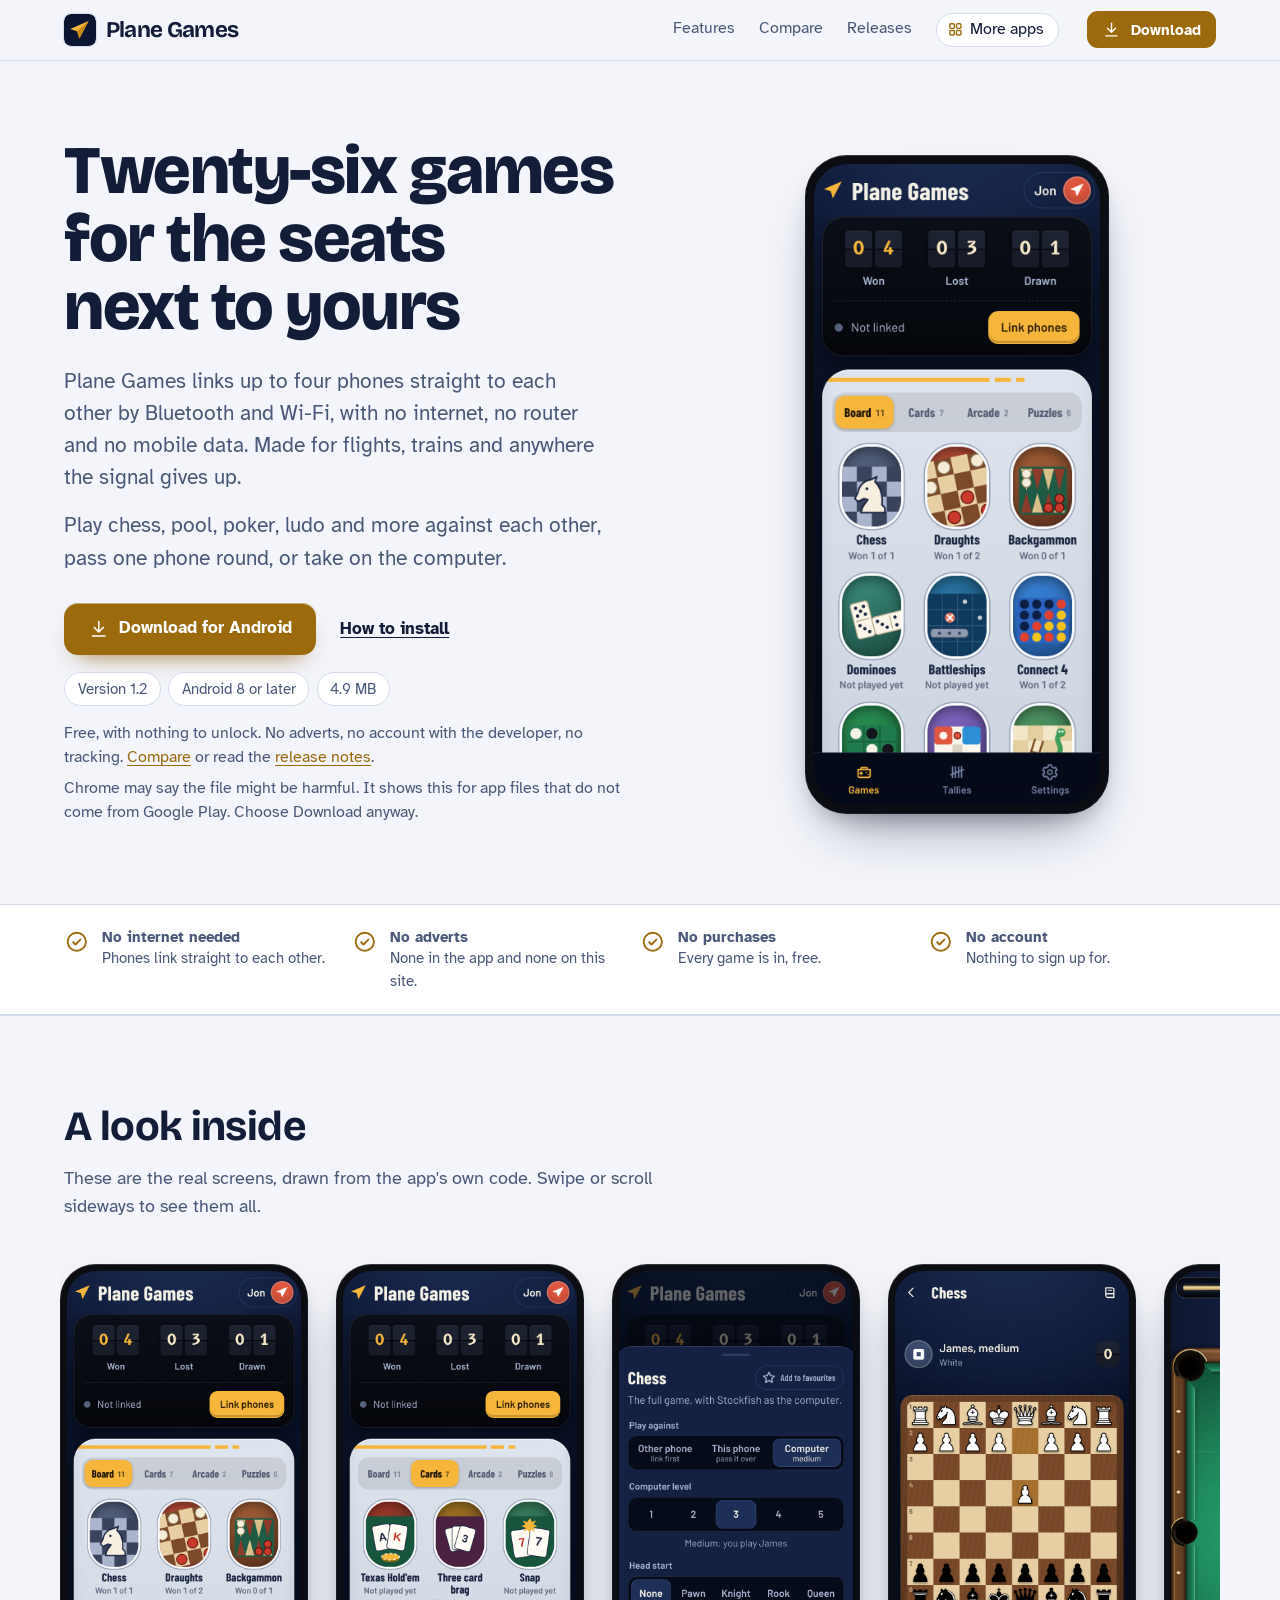
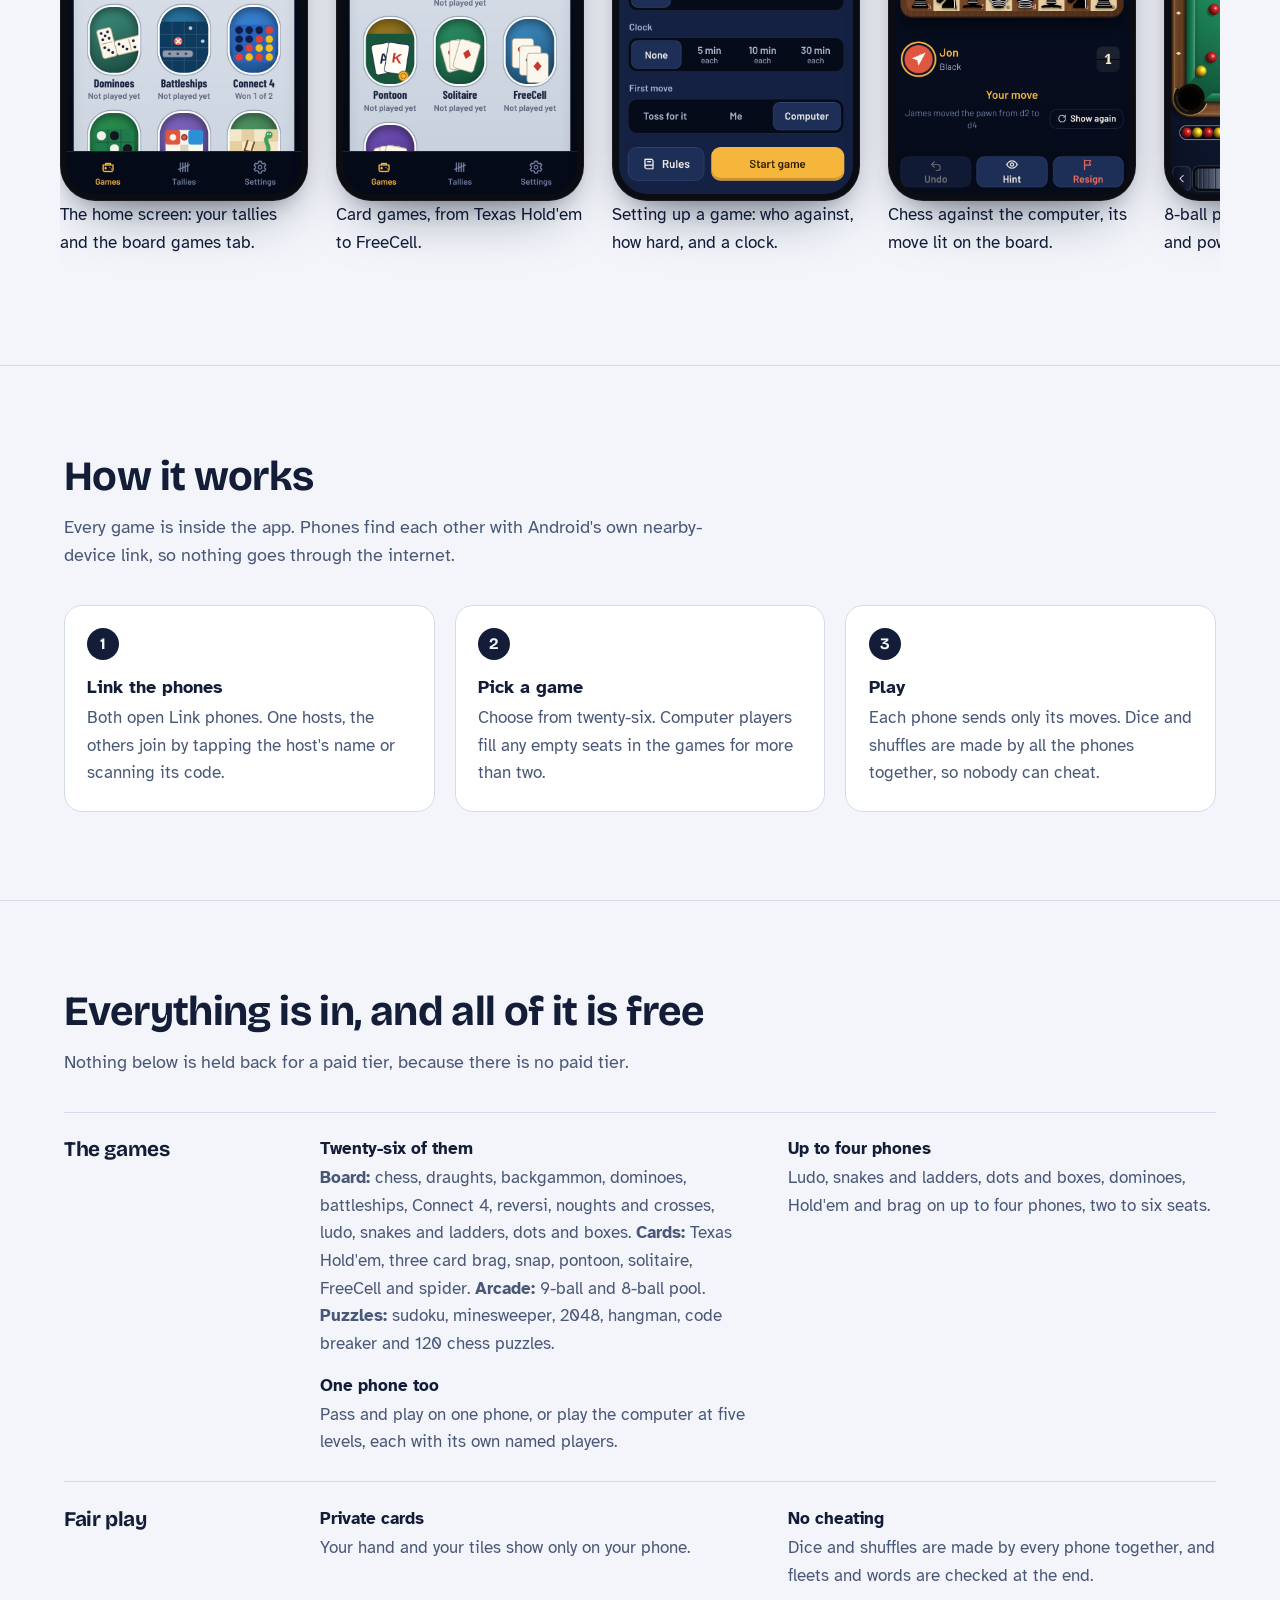
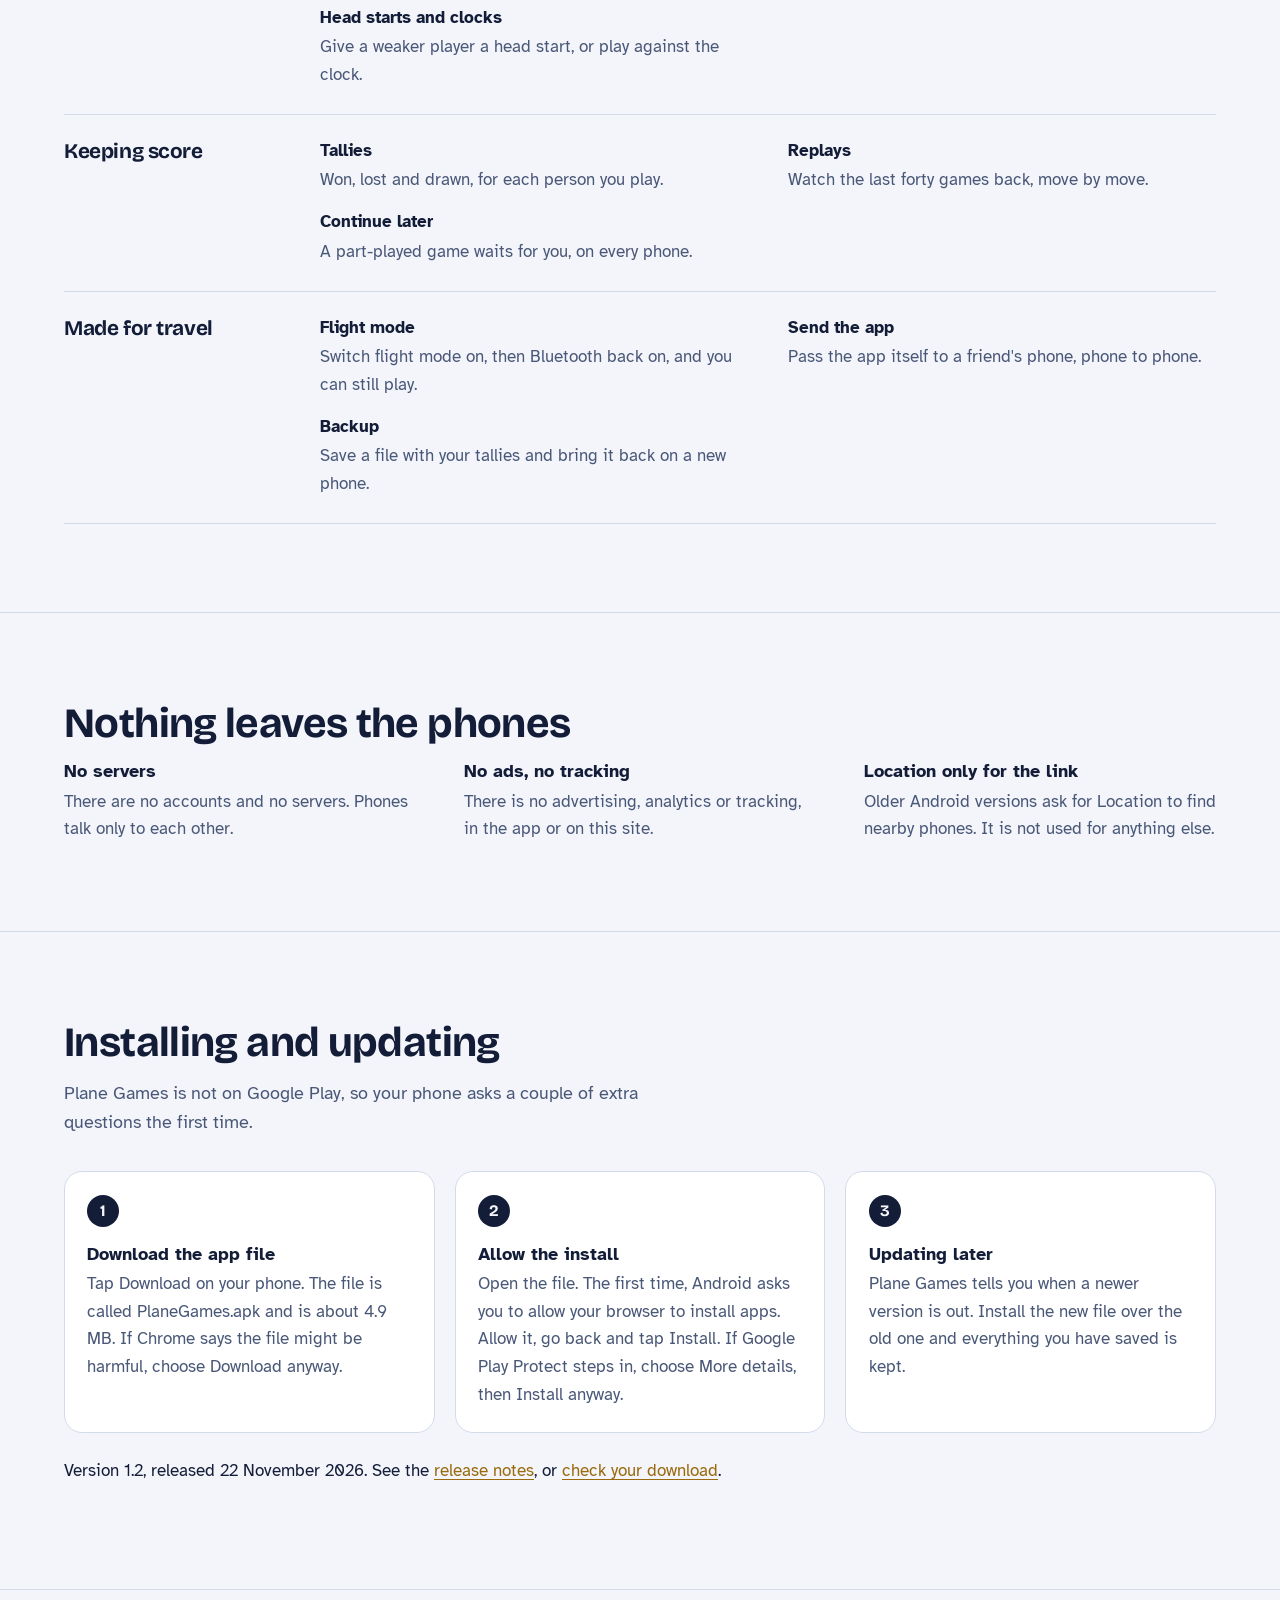
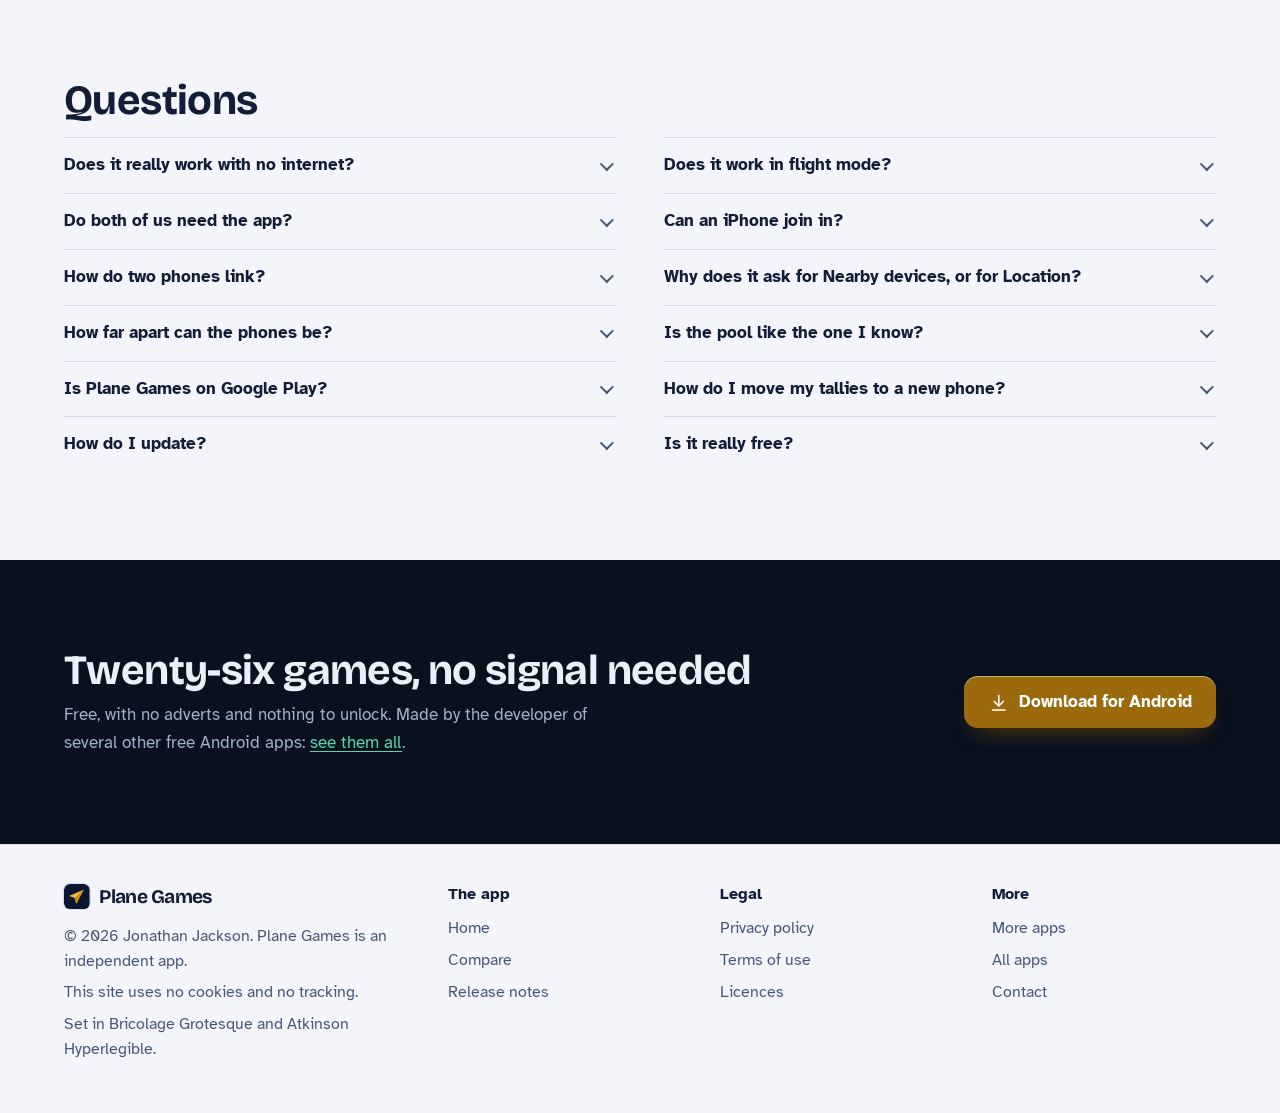
==== commit 71431664: "Plane Games 1.2: release notes, home page and new app pictures" ====
--- a/index.html
+++ b/index.html
@@ -28,8 +28,8 @@
 <link rel="stylesheet" href="./assets/house.css?v=1">
 <link rel="stylesheet" href="./assets/apps-list.css?v=1">
 <script src="./assets/apps-list.js?v=1" defer></script>
-<script type="application/ld+json">{"@context":"https://schema.org","@type":"SoftwareApplication","name":"Plane Games","url":"https://customgpter.github.io/plane-games/","description":"Plane Games is a free Android app with twenty-six games for up to four phones or one, made to work with no internet. Pool, chess, poker, ludo, battleships and more. No adverts.","applicationCategory":"GameApplication","operatingSystem":"Android 8 or later","softwareVersion":"1.1","downloadUrl":"https://github.com/CustomGPTer/plane-games/releases/latest/download/PlaneGames.apk","releaseNotes":"https://customgpter.github.io/plane-games/releases.html","offers":{"@type":"Offer","price":"0","priceCurrency":"GBP"},"inLanguage":"en-GB","image":"https://customgpter.github.io/plane-games/assets/og.png","featureList":["Twenty-six of them","Up to four phones","One phone too","Private cards","No cheating","Head starts and clocks","Tallies","Replays","Continue later","Flight mode","Send the app","Backup"],"author":{"@type":"Person","name":"Jonathan Jackson"}}</script>
-<script type="application/ld+json">{"@context":"https://schema.org","@type":"FAQPage","mainEntity":[{"@type":"Question","name":"Does it really work with no internet?","acceptedAnswer":{"@type":"Answer","text":"Yes. Every game is inside the app. Two phones link straight to each other by Bluetooth and Wi-Fi, without a router, a hotspot or mobile data. The only time the app uses the internet is to look for a newer version, and it carries on quietly if there is none."}},{"@type":"Question","name":"Does it work in flight mode?","acceptedAnswer":{"@type":"Answer","text":"Yes. Switch flight mode on, then switch Bluetooth back on, and Wi-Fi as well if your phone lets you. The link screen shows what is switched off and has a button for each. Games against the computer, games on one phone and the one-player games need nothing switched on at all. Always follow the cabin crew's instructions about phones."}},{"@type":"Question","name":"Do both of us need the app?","acceptedAnswer":{"@type":"Answer","text":"To play on two phones, yes. If the other person does not have it, open Invite in the app and choose Send the app: it goes from your phone to theirs by Quick Share or Bluetooth, with no internet. You can also play on one phone, passing it between you."}},{"@type":"Question","name":"Can an iPhone join in?","acceptedAnswer":{"@type":"Answer","text":"No. Plane Games is for Android only, and two phones can link only if both run it. An iPhone owner can still play on your phone in pass-and-play."}},{"@type":"Question","name":"How do two phones link?","acceptedAnswer":{"@type":"Answer","text":"Both open Link phones. One taps Host and the other taps Join, then taps the host's name or scans the code on the host's screen. Both phones show the same short number; check it matches and tap Link. Phones that have linked before can skip the number check."}},{"@type":"Question","name":"Why does it ask for Nearby devices, or for Location?","acceptedAnswer":{"@type":"Answer","text":"Android will not let any app find a phone nearby without it. On Android 13 and later the permission is called Nearby devices. On Android 12 and older, Android also asks for Location and needs Location switched on while the phones find each other. Plane Games never reads where you are."}},{"@type":"Question","name":"How far apart can the phones be?","acceptedAnswer":{"@type":"Answer","text":"Keep them within a few seats of each other. Walls, seat backs and people in between shorten the range."}},{"@type":"Question","name":"Is the pool like the one I know?","acceptedAnswer":{"@type":"Answer","text":"It is 9-ball and 8-ball played by touch: drag to aim, set spin on the cue ball, pull the power bar back and let go. 8-ball can be played by UK pub rules, with two shots after a foul, or with ball in hand. The aiming line can be long, short or off."}},{"@type":"Question","name":"Is Plane Games on Google Play?","acceptedAnswer":{"@type":"Answer","text":"No. It is downloaded from this site as an app file. That is why Chrome and Play Protect ask you to confirm when you install it."}},{"@type":"Question","name":"How do I move my tallies to a new phone?","acceptedAnswer":{"@type":"Answer","text":"In Settings choose Save a backup file and send that file to the new phone. There, choose Bring back a backup and pick the file."}},{"@type":"Question","name":"How do I update?","acceptedAnswer":{"@type":"Answer","text":"When there is internet the app looks for a newer version about twice a day and says so on the home screen. Download the new file from this site and open it; it installs over the old one and keeps your tallies. Settings also has Check for a newer version, and a button that copies the link where every version is published."}},{"@type":"Question","name":"Is it really free?","acceptedAnswer":{"@type":"Answer","text":"Yes. There are no adverts, no purchases and no account."}}]}</script>
+<script type="application/ld+json">{"@context":"https://schema.org","@type":"SoftwareApplication","name":"Plane Games","url":"https://customgpter.github.io/plane-games/","description":"Plane Games is a free Android app with twenty-six games for up to four phones or one, made to work with no internet. Pool, chess, poker, ludo, battleships and more. No adverts.","applicationCategory":"GameApplication","operatingSystem":"Android 8 or later","softwareVersion":"1.2","downloadUrl":"https://github.com/CustomGPTer/plane-games/releases/latest/download/PlaneGames.apk","releaseNotes":"https://customgpter.github.io/plane-games/releases.html","offers":{"@type":"Offer","price":"0","priceCurrency":"GBP"},"inLanguage":"en-GB","image":"https://customgpter.github.io/plane-games/assets/og.png","featureList":["Twenty-six of them","Up to four phones","One phone too","Private cards","No cheating","Head starts and clocks","Tallies","Replays","Continue later","Flight mode","Send the app","Backup"],"author":{"@type":"Person","name":"Jonathan Jackson"}}</script>
+<script type="application/ld+json">{"@context":"https://schema.org","@type":"FAQPage","mainEntity":[{"@type":"Question","name":"Does it really work with no internet?","acceptedAnswer":{"@type":"Answer","text":"Yes. Every game is inside the app. Two phones link straight to each other by Bluetooth and Wi-Fi, without a router, a hotspot or mobile data. The only time the app uses the internet is to look for a newer version, and it carries on quietly if there is none."}},{"@type":"Question","name":"Does it work in flight mode?","acceptedAnswer":{"@type":"Answer","text":"Yes. Switch flight mode on, then switch Bluetooth back on, and Wi-Fi as well if your phone lets you. The link screen shows what is switched off and has a button for each. Games against the computer, games on one phone and the one-player games need nothing switched on at all. Always follow the cabin crew's instructions about phones."}},{"@type":"Question","name":"Do both of us need the app?","acceptedAnswer":{"@type":"Answer","text":"To play on two phones, yes. If the other person does not have it, open Invite in the app and choose Send the app: it goes from your phone to theirs by Quick Share or Bluetooth, with no internet. You can also play on one phone, passing it between you."}},{"@type":"Question","name":"Can an iPhone join in?","acceptedAnswer":{"@type":"Answer","text":"No. Plane Games is for Android only, and two phones can link only if both run it. An iPhone owner can still play on your phone in pass-and-play."}},{"@type":"Question","name":"How do two phones link?","acceptedAnswer":{"@type":"Answer","text":"Both open Link phones. One taps Host and the other taps Join, then taps the host's name or scans the code on the host's screen. Both phones show the same short number; check it matches and tap Link. Phones that have linked before can skip the number check."}},{"@type":"Question","name":"Why does it ask for Nearby devices, or for Location?","acceptedAnswer":{"@type":"Answer","text":"Android will not let any app find a phone nearby without it. On Android 13 and later the permission is called Nearby devices. On Android 12 and older, Android also asks for Location and needs Location switched on while the phones find each other. Plane Games never reads where you are."}},{"@type":"Question","name":"How far apart can the phones be?","acceptedAnswer":{"@type":"Answer","text":"Keep them within a few seats of each other. Walls, seat backs and people in between shorten the range."}},{"@type":"Question","name":"Is the pool like the one I know?","acceptedAnswer":{"@type":"Answer","text":"It is 9-ball and 8-ball played by touch: drag to aim, turn the wheel for fine aim, set spin on the cue ball, pull the power bar back and let go. A potted ball drops into the pocket and runs down a rail beside the table. 8-ball can be played by UK pub rules, with two shots after a foul, or with ball in hand. The aiming line can be long, short or off."}},{"@type":"Question","name":"Is Plane Games on Google Play?","acceptedAnswer":{"@type":"Answer","text":"No. It is downloaded from this site as an app file. That is why Chrome and Play Protect ask you to confirm when you install it."}},{"@type":"Question","name":"How do I move my tallies to a new phone?","acceptedAnswer":{"@type":"Answer","text":"In Settings choose Save a backup file and send that file to the new phone. There, choose Bring back a backup and pick the file."}},{"@type":"Question","name":"How do I update?","acceptedAnswer":{"@type":"Answer","text":"When there is internet the app looks for a newer version about twice a day and says so on the home screen. Download the new file from this site and open it; it installs over the old one and keeps your tallies. Settings also has Check for a newer version, and a button that copies the link where every version is published."}},{"@type":"Question","name":"Is it really free?","acceptedAnswer":{"@type":"Answer","text":"Yes. There are no adverts, no purchases and no account."}}]}</script>
 </head>
 <body>
 <a class="skip" href="#main">Skip to content</a>
@@ -48,7 +48,7 @@
 <p class="lede">Plane Games links up to four phones straight to each other by Bluetooth and Wi-Fi, with no internet, no router and no mobile data. Made for flights, trains and anywhere the signal gives up.</p><p class="lede">Play chess, pool, poker, ludo and more against each other, pass one phone round, or take on the computer.</p>
 
 <p class="get" id="download"><a class="button" href="https://github.com/CustomGPTer/plane-games/releases/latest/download/PlaneGames.apk"><svg class="ico" viewBox="0 0 24 24" aria-hidden="true"><path d="M12 4v11"/><path d="M7 10.5l5 5 5-5"/><path d="M5 20h14"/></svg>Download for Android</a><a class="aside" href="#install">How to install</a></p>
-<ul class="pills"><li>Version 1.1</li><li>Android 8 or later</li><li>4.9 MB</li></ul>
+<ul class="pills"><li>Version 1.2</li><li>Android 8 or later</li><li>4.9 MB</li></ul>
 <p class="facts">Free, with nothing to unlock. No adverts, no account with the developer, no tracking. <a href="compare.html">Compare</a> or read the <a href="releases.html">release notes</a>.</p>
 <p class="facts">Chrome may say the file might be harmful. It shows this for app files that do not come from Google Play. Choose Download anyway.</p>
 </div>
@@ -80,7 +80,7 @@
 <div class="wrap">
 <h2 id="features-h">Everything is in, and all of it is free</h2>
 <p class="intro">Nothing below is held back for a paid tier, because there is no paid tier.</p>
-<div class="groups"><div class="group"><h3>The games</h3><dl><div><dt>Twenty-six of them</dt><dd><b>Board:</b> chess, draughts, backgammon, dominoes, battleships, Connect 4, reversi, noughts and crosses, ludo, snakes and ladders, dots and boxes. <b>Cards:</b> Texas Hold'em, three card brag, snap, pontoon, solitaire, FreeCell and spider. <b>Arcade:</b> 9-ball and 8-ball pool. <b>Puzzles:</b> sudoku, minesweeper, 2048, hangman, code breaker and 120 chess puzzles.</dd></div><div><dt>Up to four phones</dt><dd>Ludo, snakes and ladders, dots and boxes, dominoes, Hold'em and brag on up to four phones, two to six seats.</dd></div><div><dt>One phone too</dt><dd>Pass and play on one phone, or play the computer at five levels.</dd></div></dl></div><div class="group"><h3>Fair play</h3><dl><div><dt>Private cards</dt><dd>Your hand and your tiles show only on your phone.</dd></div><div><dt>No cheating</dt><dd>Dice and shuffles are made by every phone together, and fleets and words are checked at the end.</dd></div><div><dt>Head starts and clocks</dt><dd>Give a weaker player a head start, or play against the clock.</dd></div></dl></div><div class="group"><h3>Keeping score</h3><dl><div><dt>Tallies</dt><dd>Won, lost and drawn, for each person you play.</dd></div><div><dt>Replays</dt><dd>Watch the last forty games back, move by move.</dd></div><div><dt>Continue later</dt><dd>A part-played game waits for you, on every phone.</dd></div></dl></div><div class="group"><h3>Made for travel</h3><dl><div><dt>Flight mode</dt><dd>Switch flight mode on, then Bluetooth back on, and you can still play.</dd></div><div><dt>Send the app</dt><dd>Pass the app itself to a friend's phone, phone to phone.</dd></div><div><dt>Backup</dt><dd>Save a file with your tallies and bring it back on a new phone.</dd></div></dl></div></div>
+<div class="groups"><div class="group"><h3>The games</h3><dl><div><dt>Twenty-six of them</dt><dd><b>Board:</b> chess, draughts, backgammon, dominoes, battleships, Connect 4, reversi, noughts and crosses, ludo, snakes and ladders, dots and boxes. <b>Cards:</b> Texas Hold'em, three card brag, snap, pontoon, solitaire, FreeCell and spider. <b>Arcade:</b> 9-ball and 8-ball pool. <b>Puzzles:</b> sudoku, minesweeper, 2048, hangman, code breaker and 120 chess puzzles.</dd></div><div><dt>Up to four phones</dt><dd>Ludo, snakes and ladders, dots and boxes, dominoes, Hold'em and brag on up to four phones, two to six seats.</dd></div><div><dt>One phone too</dt><dd>Pass and play on one phone, or play the computer at five levels, each with its own named players.</dd></div></dl></div><div class="group"><h3>Fair play</h3><dl><div><dt>Private cards</dt><dd>Your hand and your tiles show only on your phone.</dd></div><div><dt>No cheating</dt><dd>Dice and shuffles are made by every phone together, and fleets and words are checked at the end.</dd></div><div><dt>Head starts and clocks</dt><dd>Give a weaker player a head start, or play against the clock.</dd></div></dl></div><div class="group"><h3>Keeping score</h3><dl><div><dt>Tallies</dt><dd>Won, lost and drawn, for each person you play.</dd></div><div><dt>Replays</dt><dd>Watch the last forty games back, move by move.</dd></div><div><dt>Continue later</dt><dd>A part-played game waits for you, on every phone.</dd></div></dl></div><div class="group"><h3>Made for travel</h3><dl><div><dt>Flight mode</dt><dd>Switch flight mode on, then Bluetooth back on, and you can still play.</dd></div><div><dt>Send the app</dt><dd>Pass the app itself to a friend's phone, phone to phone.</dd></div><div><dt>Backup</dt><dd>Save a file with your tallies and bring it back on a new phone.</dd></div></dl></div></div>
 </div>
 </section>
 
@@ -96,14 +96,14 @@
 <h2 id="install-h">Installing and updating</h2>
 <p class="intro">Plane Games is not on Google Play, so your phone asks a couple of extra questions the first time.</p>
 <ol class="steps"><li><h3>Download the app file</h3><p>Tap Download on your phone. The file is called PlaneGames.apk and is about 4.9 MB. If Chrome says the file might be harmful, choose Download anyway.</p></li><li><h3>Allow the install</h3><p>Open the file. The first time, Android asks you to allow your browser to install apps. Allow it, go back and tap Install. If Google Play Protect steps in, choose More details, then Install anyway.</p></li><li><h3>Updating later</h3><p>Plane Games tells you when a newer version is out. Install the new file over the old one and everything you have saved is kept.</p></li></ol>
-<p class="after-table">Version 1.1, released 21 November 2026. See the <a href="releases.html">release notes</a>, or <a href="releases.html#checking">check your download</a>.</p>
+<p class="after-table">Version 1.2, released 22 November 2026. See the <a href="releases.html">release notes</a>, or <a href="releases.html#checking">check your download</a>.</p>
 </div>
 </section>
 
 <section id="questions" aria-labelledby="questions-h">
 <div class="wrap">
 <h2 id="questions-h">Questions</h2>
-<div class="faq"><details><summary>Does it really work with no internet?</summary><p>Yes. Every game is inside the app. Two phones link straight to each other by Bluetooth and Wi-Fi, without a router, a hotspot or mobile data. The only time the app uses the internet is to look for a newer version, and it carries on quietly if there is none.</p></details><details><summary>Does it work in flight mode?</summary><p>Yes. Switch flight mode on, then switch Bluetooth back on, and Wi-Fi as well if your phone lets you. The link screen shows what is switched off and has a button for each. Games against the computer, games on one phone and the one-player games need nothing switched on at all. Always follow the cabin crew's instructions about phones.</p></details><details><summary>Do both of us need the app?</summary><p>To play on two phones, yes. If the other person does not have it, open Invite in the app and choose Send the app: it goes from your phone to theirs by Quick Share or Bluetooth, with no internet. You can also play on one phone, passing it between you.</p></details><details><summary>Can an iPhone join in?</summary><p>No. Plane Games is for Android only, and two phones can link only if both run it. An iPhone owner can still play on your phone in pass-and-play.</p></details><details><summary>How do two phones link?</summary><p>Both open Link phones. One taps Host and the other taps Join, then taps the host's name or scans the code on the host's screen. Both phones show the same short number; check it matches and tap Link. Phones that have linked before can skip the number check.</p></details><details><summary>Why does it ask for Nearby devices, or for Location?</summary><p>Android will not let any app find a phone nearby without it. On Android 13 and later the permission is called Nearby devices. On Android 12 and older, Android also asks for Location and needs Location switched on while the phones find each other. Plane Games never reads where you are.</p></details><details><summary>How far apart can the phones be?</summary><p>Keep them within a few seats of each other. Walls, seat backs and people in between shorten the range.</p></details><details><summary>Is the pool like the one I know?</summary><p>It is 9-ball and 8-ball played by touch: drag to aim, set spin on the cue ball, pull the power bar back and let go. 8-ball can be played by UK pub rules, with two shots after a foul, or with ball in hand. The aiming line can be long, short or off.</p></details><details><summary>Is Plane Games on Google Play?</summary><p>No. It is downloaded from this site as an app file. That is why Chrome and Play Protect ask you to confirm when you install it.</p></details><details><summary>How do I move my tallies to a new phone?</summary><p>In Settings choose Save a backup file and send that file to the new phone. There, choose Bring back a backup and pick the file.</p></details><details><summary>How do I update?</summary><p>When there is internet the app looks for a newer version about twice a day and says so on the home screen. Download the new file from this site and open it; it installs over the old one and keeps your tallies. Settings also has Check for a newer version, and a button that copies the link where every version is published.</p></details><details><summary>Is it really free?</summary><p>Yes. There are no adverts, no purchases and no account.</p></details></div>
+<div class="faq"><details><summary>Does it really work with no internet?</summary><p>Yes. Every game is inside the app. Two phones link straight to each other by Bluetooth and Wi-Fi, without a router, a hotspot or mobile data. The only time the app uses the internet is to look for a newer version, and it carries on quietly if there is none.</p></details><details><summary>Does it work in flight mode?</summary><p>Yes. Switch flight mode on, then switch Bluetooth back on, and Wi-Fi as well if your phone lets you. The link screen shows what is switched off and has a button for each. Games against the computer, games on one phone and the one-player games need nothing switched on at all. Always follow the cabin crew's instructions about phones.</p></details><details><summary>Do both of us need the app?</summary><p>To play on two phones, yes. If the other person does not have it, open Invite in the app and choose Send the app: it goes from your phone to theirs by Quick Share or Bluetooth, with no internet. You can also play on one phone, passing it between you.</p></details><details><summary>Can an iPhone join in?</summary><p>No. Plane Games is for Android only, and two phones can link only if both run it. An iPhone owner can still play on your phone in pass-and-play.</p></details><details><summary>How do two phones link?</summary><p>Both open Link phones. One taps Host and the other taps Join, then taps the host's name or scans the code on the host's screen. Both phones show the same short number; check it matches and tap Link. Phones that have linked before can skip the number check.</p></details><details><summary>Why does it ask for Nearby devices, or for Location?</summary><p>Android will not let any app find a phone nearby without it. On Android 13 and later the permission is called Nearby devices. On Android 12 and older, Android also asks for Location and needs Location switched on while the phones find each other. Plane Games never reads where you are.</p></details><details><summary>How far apart can the phones be?</summary><p>Keep them within a few seats of each other. Walls, seat backs and people in between shorten the range.</p></details><details><summary>Is the pool like the one I know?</summary><p>It is 9-ball and 8-ball played by touch: drag to aim, turn the wheel for fine aim, set spin on the cue ball, pull the power bar back and let go. A potted ball drops into the pocket and runs down a rail beside the table. 8-ball can be played by UK pub rules, with two shots after a foul, or with ball in hand. The aiming line can be long, short or off.</p></details><details><summary>Is Plane Games on Google Play?</summary><p>No. It is downloaded from this site as an app file. That is why Chrome and Play Protect ask you to confirm when you install it.</p></details><details><summary>How do I move my tallies to a new phone?</summary><p>In Settings choose Save a backup file and send that file to the new phone. There, choose Bring back a backup and pick the file.</p></details><details><summary>How do I update?</summary><p>When there is internet the app looks for a newer version about twice a day and says so on the home screen. Download the new file from this site and open it; it installs over the old one and keeps your tallies. Settings also has Check for a newer version, and a button that copies the link where every version is published.</p></details><details><summary>Is it really free?</summary><p>Yes. There are no adverts, no purchases and no account.</p></details></div>
 </div>
 </section>
 
